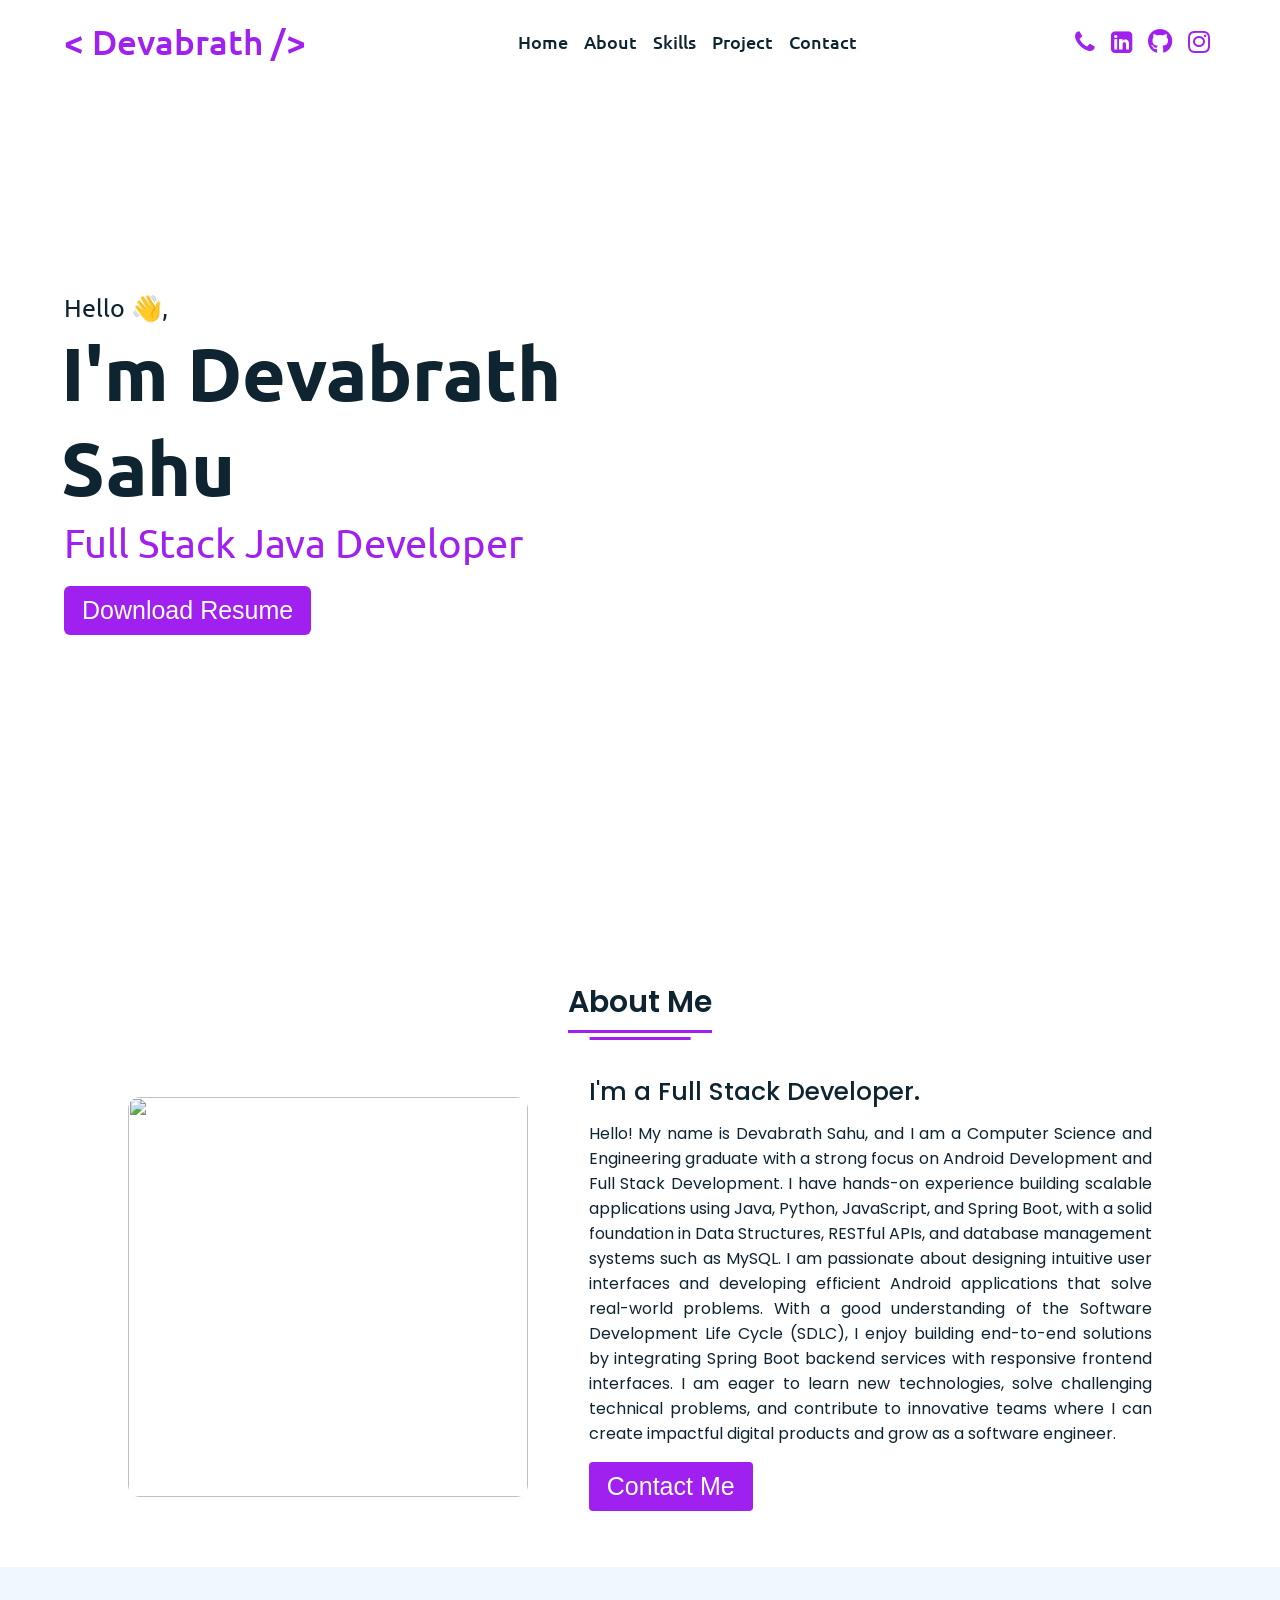
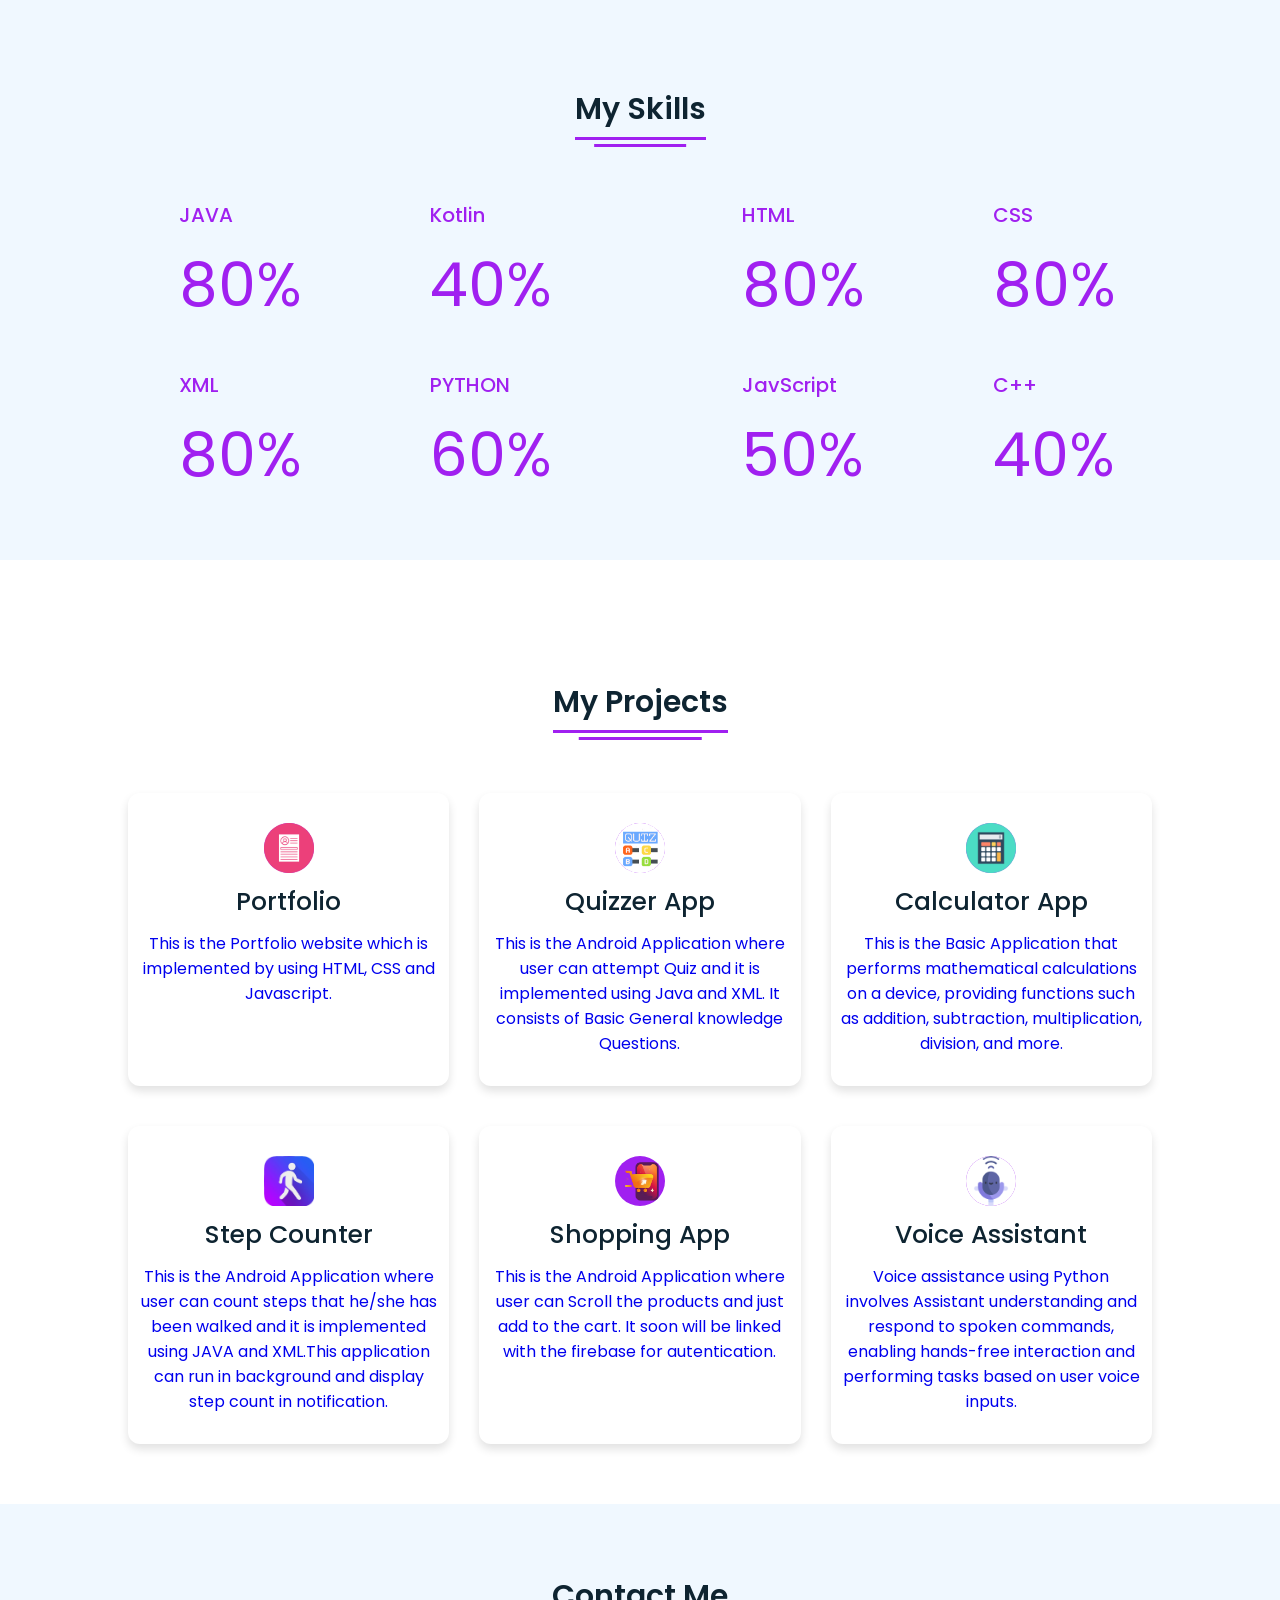
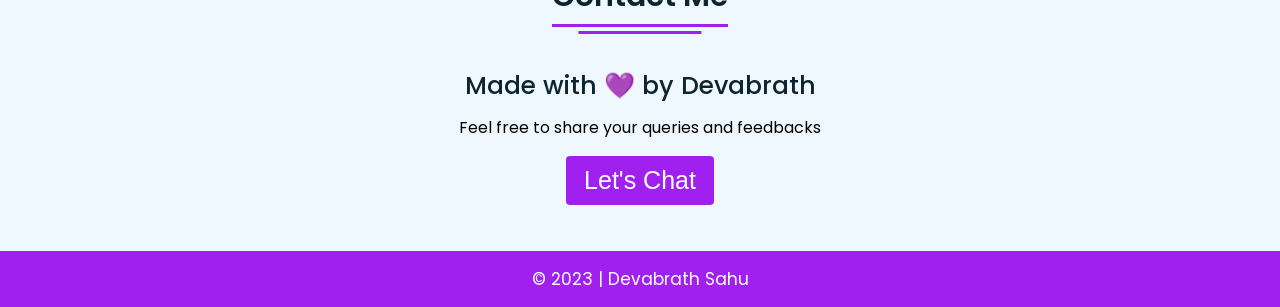
==== index.html @ 9364c7ff "Update" ====
<!DOCTYPE html>
<html lang="en" dir="ltr">

<head>
  <meta charset="UTF-8">
  <title> Devabrath | Portfolio </title>
  <link rel="stylesheet" href="style.css">
  <!-- Fontawesome CDN Link -->
  <link rel="shortcut icon" href="Images/favicon.ico" type="image/x-icon">
  <link rel="stylesheet" href="https://cdnjs.cloudflare.com/ajax/libs/font-awesome/5.15.2/css/all.min.css" />
  <meta name="viewport" content="width=device-width, initial-scale=1.0">
  <link rel="stylesheet" href="https://cdnjs.cloudflare.com/ajax/libs/font-awesome/4.7.0/css/font-awesome.min.css">
</head>

<body>
  <!-- Move to up button -->
  <div class="scroll-button">
    <a href="#home"><i class="fas fa-arrow-up"></i></a>
  </div>
  <!-- navgaition menu -->
  <nav>
    <div class="navbar">
      <div class="logo"><a href="#">&#60; Devabrath /&#62;</a></div>
      <ul class="menu">
        <li><a href="#home" class="active">Home</a></li>
        <li><a href="#about">About</a></li>
        <li><a href="#skills">Skills</a></li>
        <li><a href="#project">Project</a></li>
        <li><a href="#contact">Contact</a></li>
        <div class="cancel-btn">
          <i class="fas fa-times"></i>
        </div>
      </ul>
      <div class="media-icons">
        <a href="tel:+917036832532"><i class="fa fa-phone" style="font-size: 25px;"></i></a>
        <a href="https://www.linkedin.com/in/devabrathsahu/" target="_blank"><i class="fa fa-linkedin-square"
            style="font-size: 25px; "></i></a>
        <a href="https://github.com/devabrath" target="_blank"><i class="fab fa-github"
            style="font-size: 25px;"></i></a>
        <a href="https://www.instagram.com/name_is_deva_15/" target="_blank"><i class="fab fa-instagram"
            style="font-size: 25px;"></i></a>
        
      </div>
    </div>
    <div class="menu-btn">
      <i class="fas fa-bars"></i>
    </div>
  </nav>

  <!-- Home Section Start -->
  <section class="home" id="home">
    <div class="home-content">
      <div class="text">
        <div class="text-one">Hello <span class="wave">👋</span>,</div>
        <div class="text-two">I'm Devabrath<br>Sahu</div>
        <div class="text-three">Full Stack Java Developer</div>
      </div>
      <div class="button">
        <a href="Pdf/Devabrath_resume_updated.pdf" download="Devabrath_sahu_resume.pdf"><button>Download Resume</button></a>
      </div>

    </div>
  </section>

  <!-- About Section Start -->
  <section class="about" id="about">
    <div class="content">
      <div class="title"><span>About Me</span></div>
      <div class="about-details">
        <div class="left">
          <img src="images/about.jpg" alt="">
        </div>
        <div class="right">
          <div class="topic">I'm a Full Stack Developer.</div>
          <p>
            Hello! My name is Devabrath Sahu, and I am a Computer Science and Engineering graduate with a strong focus on Android Development and Full Stack Development. I have hands-on experience building scalable applications using Java, Python, JavaScript, and Spring Boot, with a solid foundation in Data Structures, RESTful APIs, and database management systems such as MySQL.

I am passionate about designing intuitive user interfaces and developing efficient Android applications that solve real-world problems. With a good understanding of the Software Development Life Cycle (SDLC), I enjoy building end-to-end solutions by integrating Spring Boot backend services with responsive frontend interfaces.

I am eager to learn new technologies, solve challenging technical problems, and contribute to innovative teams where I can create impactful digital products and grow as a software engineer.</p>
          <div class="button">
            <a href="#contact"><button>Contact Me</button></a>
          </div>
        </div>
      </div>
    </div>
  </section>

  <!-- My Skill Section Start -->
  <!-- Section Tag and Other Div will same where we need to put same CSS -->
  <section class="skills" id="skills">
    <div class="content">
      <div class="title"><span>My Skills</span></div>
      <div class="skills-details">
        <div class="boxes">
          <div class="box">
            <div class="topic">JAVA</div>
            <div class="per">80%</div>
          </div>
          <div class="box">
            <div class="topic">Kotlin</div>
            <div class="per">40%</div>
          </div>
          <div class="box">
            <div class="topic">XML</div>
            <div class="per">80%</div>
          </div>
          <div class="box">
            <div class="topic">PYTHON</div>
            <div class="per">60%</div>
          </div>

          <!-- <div class="topic">Skills Reflects Our Knowledge</div>
          <p>Lorem ipsum dolor sit amet, consectetur adipisicing elit. Minus natus tenetur tempora? Quasi, rem quas
            omnis. Porro rem aspernatur reiciendis ut praesentium minima ad, quos, officia! Illo libero, et, distinctio
            repellat sed nesciunt est modi quaerat placeat. Quod molestiae, alias?</p>
          <div class="experience">
            <div class="num">10</div>
            <div class="exp">Years Of <br> Experience</div>
          </div> -->
        </div>
        <div class="boxes">
          <div class="box">
            <div class="topic">HTML</div>
            <div class="per">80%</div>
          </div>
          <div class="box">
            <div class="topic">CSS</div>
            <div class="per">80%</div>
          </div>
          <div class="box">
            <div class="topic">JavScript</div>
            <div class="per">50%</div>
          </div>
          <div class="box">
            <div class="topic">C++</div>
            <div class="per">40%</div>
          </div>

        </div>
      </div>
    </div>
  </section>

  <!-- My project Section Start -->
  <section class="project" id="project">
    <div class="content">
      <div class="title"><span>My Projects</span></div>
      <div class="boxes">
        <div class="box"><a href="https://github.com/devabrath/My-portfolio" target="_blank">
            <div class="icon">
              <img src="Images/resume.png" alt="Resume Image">
              <!-- <i class="fas fa-desktop"></i> -->
            </div>
            <div class="topic">Portfolio</div>
            <p>This is the Portfolio website which is implemented by using HTML, CSS and Javascript.</p>
          </a>
        </div>
        <div class="box"><a href="https://github.com/devabrath/Quizzer-App" target="_blank">
            <div class="icon">
              <img src="Images/quiz.png" alt="Quiz Image" style="background-color: transparent;">
              <!-- <i class="fas fa-paint-brush"></i> -->
            </div>
            <div class="topic">Quizzer App</div>
            <p>This is the Android Application where user can attempt Quiz and it is implemented using Java and XML.
              It consists of Basic General knowledge Questions.</p>
          </a>
        </div>
        <div class="box"><a href="https://github.com/devabrath/CalculatorApp" target="_blank">
            <div class="icon">
              <img src="Images/calculator.png" alt="Calculator Image" style="background-color: transparent;">
              <!-- <i class="fas fa-paint-brush"></i> -->
            </div>
            <div class="topic">Calculator App</div>
            <p>This is the Basic Application that  performs mathematical calculations 
              on a device, providing functions such as addition, subtraction, multiplication, division, and more.</p>
          </a>
        </div>
        <div class="box"><a href="https://github.com/devabrath" target="_blank">
            <div class="icon">
              <img src="Images/step counter.png" alt="Steps Image" style="background-color: transparent;">
              <!-- <i class="fas fa-paint-brush"></i> -->
            </div>
            <div class="topic">Step Counter</div>
            <p>This is the Android Application where user can count steps that he/she has been walked and it is
              implemented using JAVA and XML.This application can run in background and display step count in
              notification.
            </p>
          </a>
        </div>
        <div class="box"><a href="https://github.com/devabrath/BasicShoppingApp" target="_blank">
            <div class="icon">
              <img src="Images/onlineshopping.png" alt="Shopping Image" style="background-color: transparent;">
              <!-- <i class="fas fa-paint-brush"></i> -->
            </div>
            <div class="topic">Shopping App</div>
            <p>This is the Android Application where user can Scroll the products and just add to the cart.
              It soon will be linked with the firebase for autentication.
            </p>
          </a>
        </div>
        <div class="box"><a href="https://github.com/devabrath/VoiceAssistant" target="_blank">
            <div class="icon">
              <img src="Images/voice-assistant.png" alt="VoiceAssistant Image" class="B"  style="background-color: white;">
              <!-- <i class="fas fa-paint-brush"></i> -->
            </div>
            <div class="topic">Voice Assistant</div>
            <p>Voice assistance using Python involves Assistant understanding and 
              respond to spoken commands, enabling hands-free interaction and performing tasks based on user voice inputs.
            </p>
          </a>
        </div>
      </div>
    </div>
  </section>

  <!-- Contact Me section Start -->
  <section class="contact" id="contact">
    <div class="content">
      <div class="title"><span>Contact Me</span></div>
      <div class="text">
        <div class="topic">Made with 💜 by Devabrath</div>
        <p>Feel free to share your queries and feedbacks
        </p>
        <div class="media-icons" style="margin-top: 5%;">
          <a href="tel:+917036832532"><i class="fa fa-phone" ></i></a>
          <a href="https://www.linkedin.com/in/devabrathsahu/" target="_blank"><i class="fa fa-linkedin-square"
            style="color: #A020F0;"></i></a>
          <a href="https://github.com/devabrath" target="_blank"><i class="fab fa-github" style="color: black;"
              ></i></a>
          <a href="https://www.instagram.com/name_is_deva_15/" target="_blank"><i class="fab fa-instagram"
            style="color: #A020F0;"></i></a>
          
        </div>
        <!-- <p>Lorem ipsum dolor sit amet, consectetur adipisicing elit. Ipsam neque ipsum corrupti dolores, facere numquam
          voluptate aspernatur sit perferendis qui nisi modi! Recusandae deserunt consequatur voluptatibus alias
          repellendus nobis eligendi.</p> -->
        <div class="button">
          <a href="https://mail.google.com/mail/u/0/?to=devabrathsahu7032@gmail.com&fs=1&tf=cm"
            target="_blank"><button>Let's Chat</button></a>
        </div>
      </div>
    </div>
  </section>

  <!-- Footer Section Start -->
  <footer>
    <div class="text">
      <span>&#169; 2023 | Devabrath Sahu</span>
      <!-- <span>Created By <a href="#">CodingLab</a> | &#169; 2021 All Rights Reserved</span> -->
    </div>
  </footer>

  <script src="script.js"></script>
</body>

</html>
---- style.css ----
/* Google Font CDN Link */
@import url('https://fonts.googleapis.com/css2?family=Poppins:wght@400;500;600;700&family=Ubuntu:wght@400;500;700&display=swap');

* {
  margin: 0;
  padding: 0;
  box-sizing: border-box;
  text-decoration: none;
  scroll-behavior: smooth;
}

/* Custom Scroll Bar CSS */
::-webkit-scrollbar {
  width: 10px;
}

::-webkit-scrollbar-track {
  background: #f1f1f1;
}


::-webkit-scrollbar-thumb {
  background: #6e93f7;
  border-radius: 12px;
  transition: all 0.3s ease;
}

::-webkit-scrollbar-thumb:hover {
  background: #A020F0;
}

/* navbar styling */
nav {
  position: fixed;
  width: 100%;
  padding: 20px 0;
  z-index: 998;
  transition: all 0.3s ease;
  font-family: 'Ubuntu', sans-serif;
}

nav.sticky {
  background: #A020F0;
  padding: 13px 0;
}

nav .navbar {
  width: 90%;
  display: flex;
  justify-content: space-between;
  align-items: center;
  margin: auto;
}

nav .navbar .logo a {
  font-weight: 500;
  font-size: 35px;
  color: #A020F0;
}

nav.sticky .navbar .logo a {
  color: #fff;
}

nav .navbar .menu {
  display: flex;
  position: relative;
}

nav .navbar .menu li {
  list-style: none;
  margin: 0 8px;
}

.navbar .menu a {
  font-size: 18px;
  font-weight: 500;
  color: #0E2431;
  padding: 6px 0;
  transition: all 0.4s ease;
}

.navbar .menu a:hover {
  color: #A020F0;
}

nav.sticky .menu a {
  color: #FFF;
}

nav.sticky .menu a:hover {
  color: #0E2431;
}

.navbar .media-icons a {
  color: #A020F0;
  font-size: 18px;
  margin: 0 6px;
}

nav.sticky .media-icons a {
  color: #FFF;
}

/* Side Navigation Menu Button CSS */
nav .menu-btn,
.navbar .menu .cancel-btn {
  position: absolute;
  color: #fff;
  right: 30px;
  top: 20px;
  font-size: 20px;
  cursor: pointer;
  transition: all 0.3s ease;
  display: none;
}

nav .menu-btn {
  color: #A020F0;
}

nav.sticky .menu-btn {
  color: #FFF;
}

.navbar .menu .menu-btn {
  color: #fff;
}

/* home section styling */
.home {
  height: 100vh;
  width: 100%;

  background: url("images/background.png") no-repeat;
  background-size: contain;
  background-position: right;
  background-attachment: fixed;
  font-family: 'Ubuntu', sans-serif;
}

.home .home-content {
  width: 90%;
  height: 100%;
  margin: auto;
  display: flex;
  flex-direction: column;
  justify-content: center;
}

.home .text-one {
  font-size: 25px;
  color: #0E2431;
}

.home .text-two {
  color: #0E2431;
  font-size: 75px;
  font-weight: 600;
  margin-left: -3px;
}

.home .text-three {
  font-size: 40px;
  margin: 5px 0;
  color: #A020F0;
}

.home .text-four {
  font-size: 23px;
  margin: 5px 0;
  color: #0E2431;
}

.home .button {
  margin: 14px 0;
}

.home .button button {
  outline: none;
  padding: 8px 16px;
  border-radius: 6px;
  font-size: 25px;
  font-weight: 400;
  background: #A020F0;
  color: #fff;
  cursor: pointer;
  border: 2px solid transparent;
  transition: all 0.4s ease;
}

.home .button button:hover {
  border-color: #A020F0;
  background-color: #fff;
  color: #A020F0;
}

.wave {
  animation-name: wave-animation;
  animation-duration: 2.5s;
  animation-iteration-count: infinite;
  transform-origin: 70% 70%;
  display: inline-block;
}

@keyframes wave-animation {
  0% {
    transform: rotate(0.0deg)
  }

  10% {
    transform: rotate(14.0deg)
  }

  20% {
    transform: rotate(-8.0deg)
  }

  30% {
    transform: rotate(14.0deg)
  }

  40% {
    transform: rotate(-4.0deg)
  }

  50% {
    transform: rotate(10.0deg)
  }

  60% {
    transform: rotate(0.0deg)
  }

  100% {
    transform: rotate(0.0deg)
  }
}



/* About Section Styling */
/* Those Elements Where We Have Apply Same CSS,
 I'm Selecting Directly 'Section Tag' and 'Class'  */
section {
  padding-top: 40px;
}

section .content {
  width: 80%;
  margin: 40px auto;
  font-family: 'Poppins', sans-serif;
}

.about .about-details {
  display: flex;
  justify-content: space-between;
  align-items: center;
}

section .title {
  display: flex;
  justify-content: center;
  margin-bottom: 40px;
}

section .title span {
  color: #0E2431;
  font-size: 30px;
  font-weight: 600;
  position: relative;
  padding-bottom: 8px;
}

section .title span::before,
section .title span::after {
  content: '';
  position: absolute;
  height: 3px;
  width: 100%;
  background: #A020F0;
  left: 0;
  bottom: 0;
}

section .title span::after {
  bottom: -7px;
  width: 70%;
  left: 50%;
  transform: translateX(-50%);
}

.about .about-details .left {
  width: 45%;
}

.about .left img {
  height: 400px;
  width: 400px;
  object-fit: cover;
  border-radius: 12px;
}

.about-details .right {
  width: 55%;
}

section .topic {
  color: #0E2431;
  font-size: 25px;
  font-weight: 500;
  margin-bottom: 10px;
}

.about-details .right p {
  text-align: justify;
  color: #0E2431;
}

section .button {
  margin: 16px 0;
}

section .button button {
  outline: none;
  padding: 8px 16px;
  border-radius: 4px;
  font-size: 25px;
  font-weight: 400;
  background: #A020F0;
  color: #fff;
  border: 2px solid transparent;
  cursor: pointer;
  transition: all 0.4s ease;
}

section .button button:hover {
  border-color: #A020F0;
  background-color: #fff;
  color: #A020F0;
}

/* My Skills CSS */
.skills {
  background: #F0F8FF;
}

.skills .content {
  padding: 40px 0;
}

.skills .skills-details {
  display: flex;
  justify-content: space-between;
  align-items: center;
}

.skills-details .text {
  width: 50%;
}

.skills-details p {
  color: #0E2431;
  text-align: justify;
}

/* .skills .skills-details .experience{
  display: flex;
  align-items: center;
  margin: 0 10px;
}
.skills-details .experience .num{
  color: #0E2431;
  font-size: 80px;
}
.skills-details .experience .exp{
  color: #0E2431;
  margin-left: 20px;
  font-size: 18px;
  font-weight: 500;
  margin: 0 6px;
} */
.skills-details {
  width: 100%;
  margin-left: 5%;
}

.skills-details .boxes {
  width: 45%;
  display: flex;
  flex-wrap: wrap;
  justify-content: space-between;
}

.skills-details .box {
  width: calc(100% / 2 - 20px);
  margin: 20px 0;
}

.skills-details .boxes .topic {
  font-size: 20px;
  color: #A020F0;
}

.skills-details .text .topic {
  font-size: 20px;
  color: #A020F0;
}

.skills-details .boxes .per {
  font-size: 60px;
  color: #A020F0;
}

.skills-details .text .per {
  font-size: 60px;
  color: #A020F0;
}

/* My project CSS */
.project .boxes {
  display: flex;
  flex-wrap: wrap;
  justify-content: space-between;
}

.project .boxes .box {
  margin: 20px 0;
  width: calc(100% / 3 - 20px);
  text-align: center;
  border-radius: 12px;
  padding: 30px 10px;
  box-shadow: 0 5px 10px rgba(0, 0, 0, 0.12);
  cursor: default;
  transition: all 0.4s ease;
}

.project .boxes .box:hover {
  background: #A020F0;
}

.project .boxes .box .icon {
  height: 50px;
  width: 50px;
  background: #A020F0;
  border-radius: 50%;
  text-align: center;
  line-height: 50px;
  font-size: 18px;
  color: #fff;
  margin: 0 auto 10px auto;
  transition: all 0.4s ease;
}

.project .boxes .box .icon img {
  height: 50px;
  width: 50px;
}

.boxes .box:hover .icon {
  background-color: #fff;
  color: #A020F0;
}

.project .boxes .box:hover .topic,
.project .boxes .box:hover p {
  color: #0E2431;
  transition: all 0.4s ease;
}

.B{
  border-radius: 35px;
}

.project .boxes .box:hover .topic,
.project .boxes .box:hover p {
  color: #fff;
}

/* Contact Me CSS */
.contact {
  background: #F0F8FF;
}

.contact .content {
  margin: 0 auto;
  padding: 30px 0;
}

.contact .text {
  width: 80%;
  text-align: center;
  margin: auto;
}

/* Footer CSS */
footer {
  background: #A020F0;
  padding: 15px 0;
  text-align: center;
  font-family: 'Poppins', sans-serif;
}

footer .text span {
  font-size: 17px;
  font-weight: 400;
  color: #fff;
}

footer .text span a {
  font-weight: 500;
  color: #FFF;
}

footer .text span a:hover {
  text-decoration: underline;
}
.contact .content .text .media-icons {
  display: none;
}

/* Scroll TO Top Button CSS */
.scroll-button a {
  position: fixed;
  bottom: 20px;
  right: 20px;
  color: #fff;
  background: #A020F0;
  padding: 7px 12px;
  ;
  font-size: 18px;
  border-radius: 6px;
  box-shadow: rgba(0, 0, 0, 0.15);
  display: none;
}

/* Responsive Media Query */
@media (max-width: 1190px) {
  section .content {
    width: 85%;
  }

  .home {
    background: none;
  }

  .contact .content .text .media-icons {
    display: none;
    
  }
}

@media (max-width: 1000px) {
  .about .about-details {
    justify-content: center;
    flex-direction: column;
  }

  .about .about-details .left {
    display: flex;
    justify-content: center;
    width: 100%;
  }

  .about-details .right {
    width: 90%;
    margin: 40px 0;
  }

  .project .boxes .box {
    margin: 20px 0;
    width: calc(100% / 2 - 20px);
  }

  .home {
    background: none;
  }

  .contact .content .text .media-icons {
    display: none;
   }
}

@media (max-width: 900px) {
  .about .left img {
    height: 350px;
    width: 350px;
  }

  .home {
    background: none;
  }

  .contact .content .text .media-icons {
    display: none;
  }
}

@media (max-width: 750px) {
  nav .navbar {
    width: 90%;
  }

  nav .navbar .menu {
    position: fixed;
    left: -100%;
    top: 0;
    background: #0E2431;
    height: 100vh;
    max-width: 400px;
    width: 100%;
    padding-top: 60px;
    flex-direction: column;
    align-items: center;
    transition: all 0.5s ease;
  }

  .navbar.active .menu {
    left: 0;
  }

  nav .navbar .menu a {
    font-size: 23px;
    display: block;
    color: #fff;
    margin: 10px 0;
  }

  nav.sticky .menu a:hover {
    color: #A020F0;
  }

  nav .navbar .media-icons {
    display: none;
  }

  nav .menu-btn,
  .navbar .menu .cancel-btn {
    display: block;
  }

  .home .text-two {
    font-size: 65px;
  }

  .home .text-three {
    font-size: 35px;
  }

  .home {
    background: none;
  }

  .skills .skills-details {
    align-items: center;
    justify-content: center;
    flex-direction: column;
  }

  .skills-details .text {
    width: 100%;
    margin-bottom: 50px;
  }

  .skills-details .boxes {
    justify-content: center;
    align-items: center;
    width: 100%;
  }

  .project .boxes .box {
    margin: 20px 0;
    width: 100%;
  }

  .contact .text {
    width: 100%;
  }

  .contact .content .text .media-icons {
    justify-self: center;
    display: flex;
    justify-content: center;
  }

  .contact .content .text .media-icons a {
    margin-right: 9%;
    font-size: 35px;
  }
}

@media (max-width: 500px) {
  .home .text-two {
    font-size: 55px;
  }

  .home .text-three {
    font-size: 33px;
  }

  .home {
    background: none;
  }

  .skills-details .boxes .per {
    font-size: 50px;
    color: #A020F0;
  }

  .contact .content .text .media-icons {
    justify-self: center;
    display: flex;
    justify-content: center;
  }

  .contact .content .text .media-icons a {
    margin-right: 9%;
    font-size: 35px;
  }
}
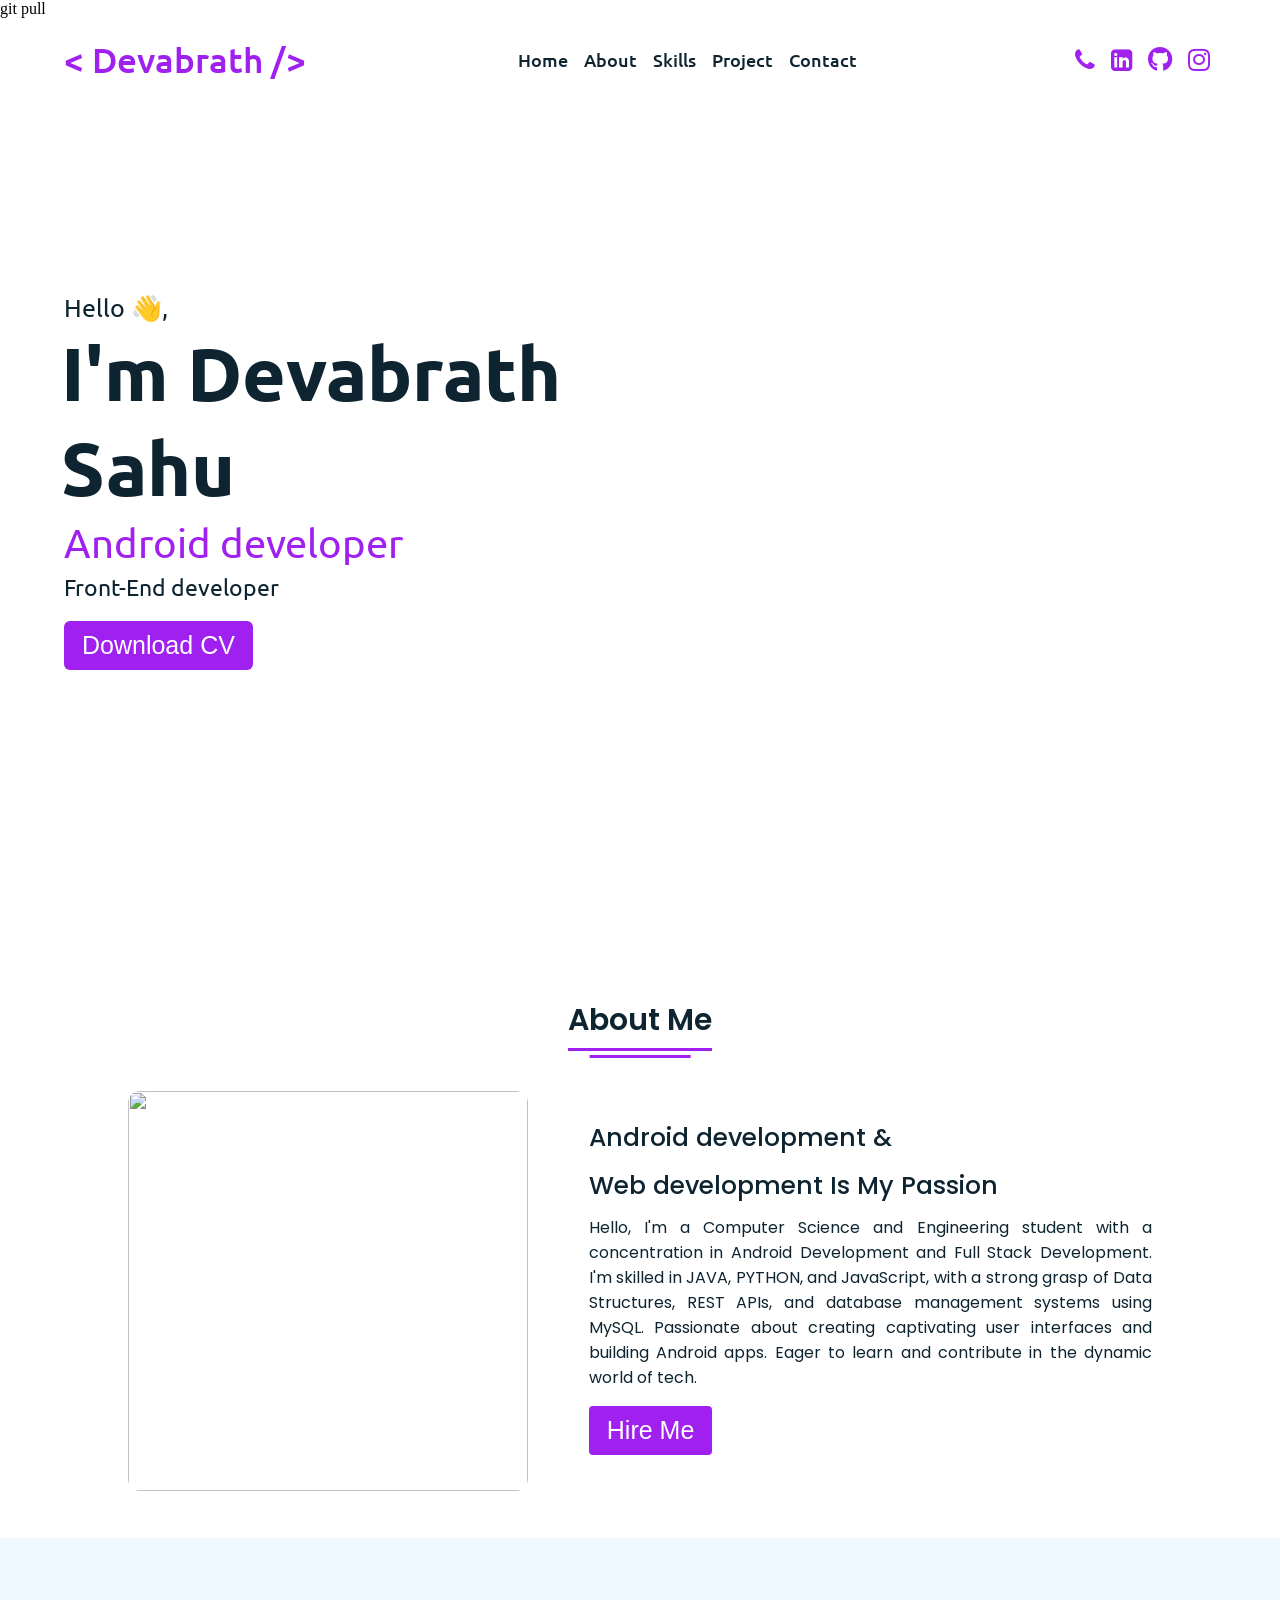
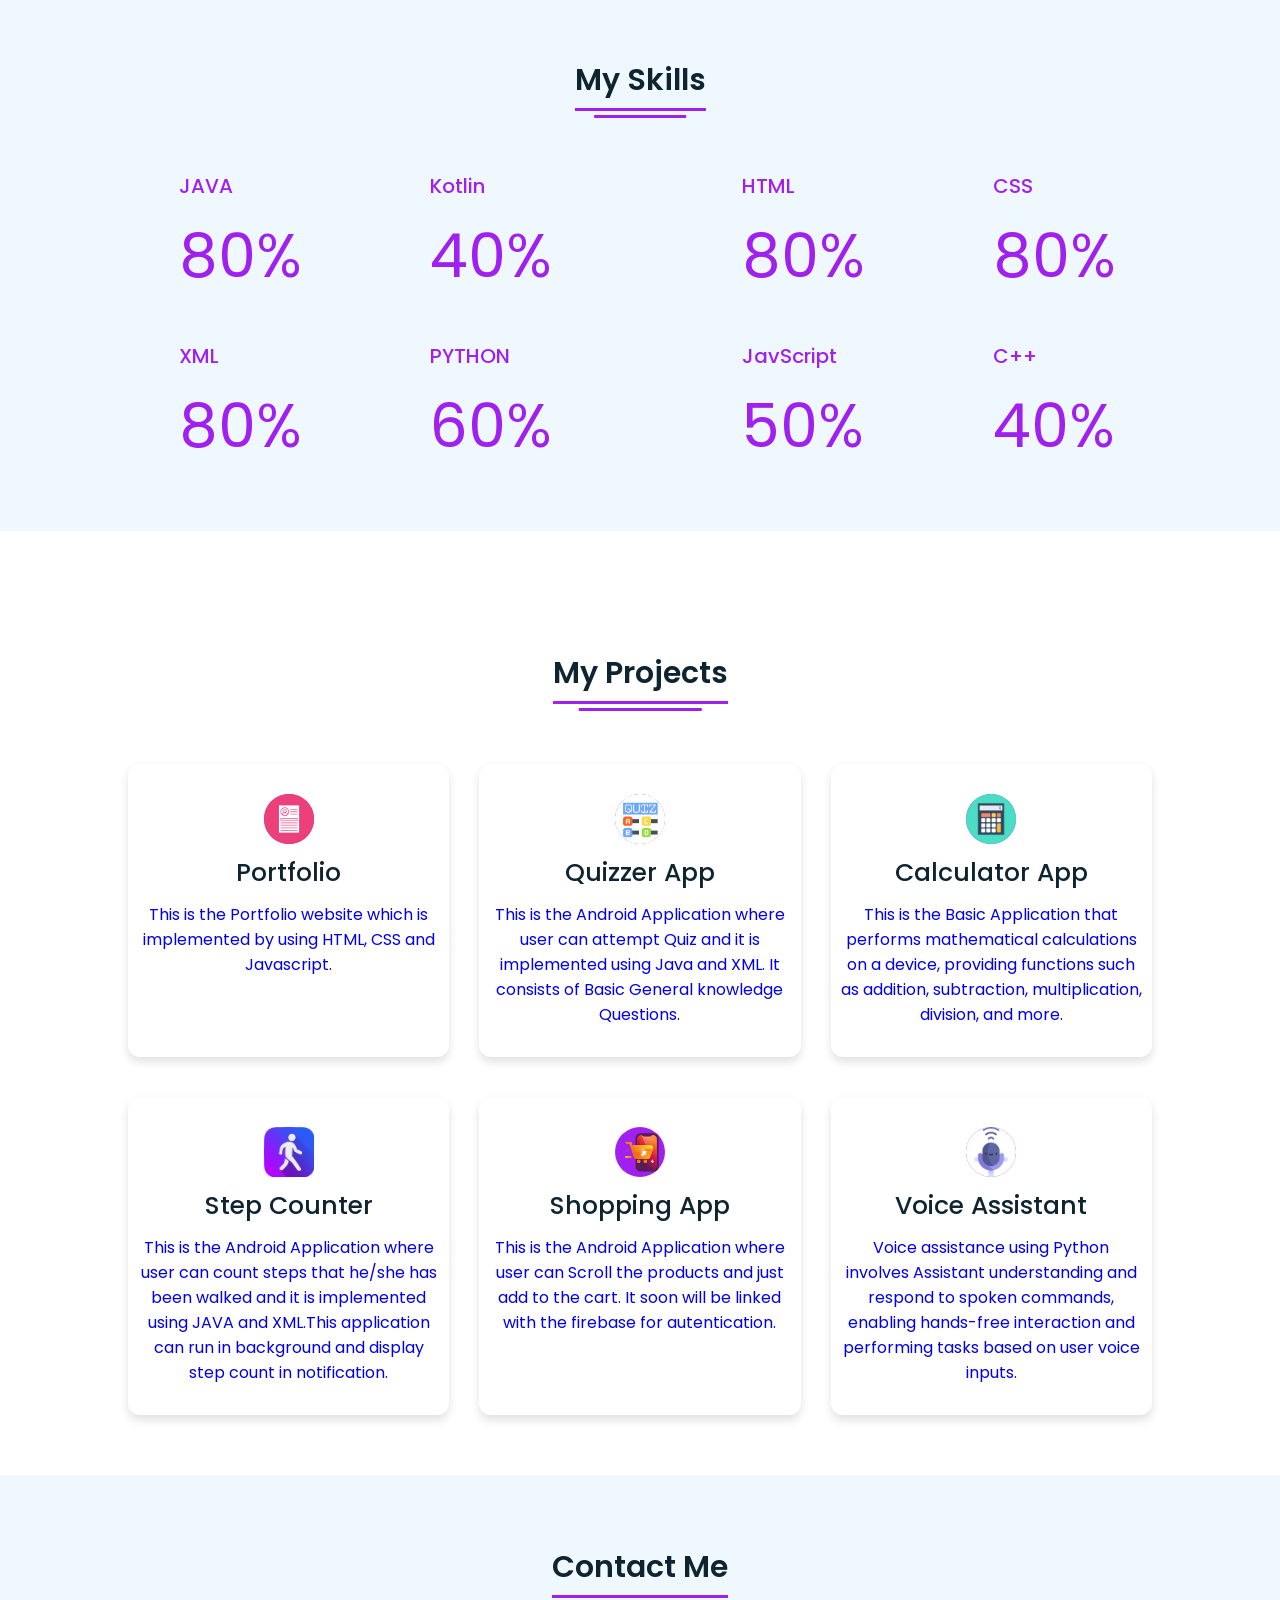
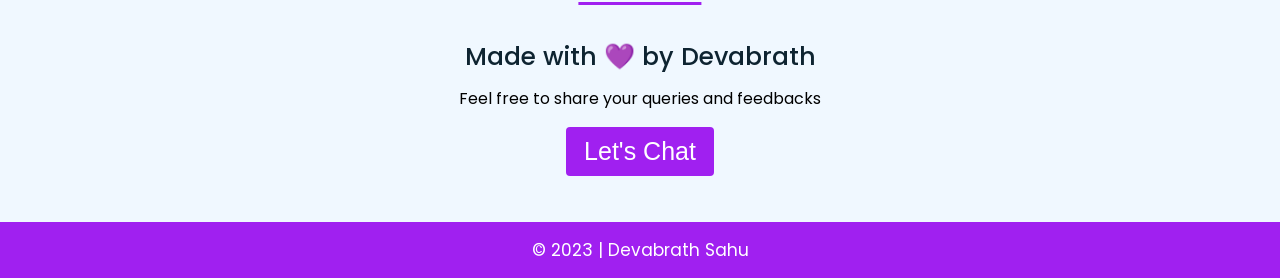
==== commit 402e808f: "Test" ====
--- a/index.html
+++ b/index.html
@@ -1,7 +1,7 @@
 <!DOCTYPE html>
 <html lang="en" dir="ltr">
 
-<head>
+<head>git pull
   <meta charset="UTF-8">
   <title> Devabrath | Portfolio </title>
   <link rel="stylesheet" href="style.css">
@@ -53,10 +53,11 @@
       <div class="text">
         <div class="text-one">Hello <span class="wave">👋</span>,</div>
         <div class="text-two">I'm Devabrath<br>Sahu</div>
-        <div class="text-three">Full Stack Java Developer</div>
+        <div class="text-three">Android developer</div>
+        <div class="text-four">Front-End developer</div>
       </div>
       <div class="button">
-        <a href="Pdf/Devabrath_resume_updated.pdf" download="Devabrath_sahu_resume.pdf"><button>Download Resume</button></a>
+        <a href="Pdf/Devabrath_resume_updated.pdf" download="Devabrath Resume.pdf"><button>Download CV</button></a>
       </div>
 
     </div>
@@ -71,15 +72,17 @@
           <img src="images/about.jpg" alt="">
         </div>
         <div class="right">
-          <div class="topic">I'm a Full Stack Developer.</div>
+          <div class="topic">Android development &</div>
+          <div class="topic">Web development Is My Passion</div>
           <p>
-            Hello! My name is Devabrath Sahu, and I am a Computer Science and Engineering graduate with a strong focus on Android Development and Full Stack Development. I have hands-on experience building scalable applications using Java, Python, JavaScript, and Spring Boot, with a solid foundation in Data Structures, RESTful APIs, and database management systems such as MySQL.
-
-I am passionate about designing intuitive user interfaces and developing efficient Android applications that solve real-world problems. With a good understanding of the Software Development Life Cycle (SDLC), I enjoy building end-to-end solutions by integrating Spring Boot backend services with responsive frontend interfaces.
-
-I am eager to learn new technologies, solve challenging technical problems, and contribute to innovative teams where I can create impactful digital products and grow as a software engineer.</p>
+            Hello, I'm a Computer Science and Engineering student  with a
+            concentration in Android Development and Full Stack Development. 
+            I'm skilled in JAVA, PYTHON, and JavaScript,  with a strong grasp of Data Structures, REST APIs, and 
+            database management systems using MySQL. 
+            Passionate about creating captivating user interfaces and building Android apps. 
+            Eager to learn and contribute in the dynamic world of tech.</p>
           <div class="button">
-            <a href="#contact"><button>Contact Me</button></a>
+            <a href="#contact"><button>Hire Me</button></a>
           </div>
         </div>
       </div>
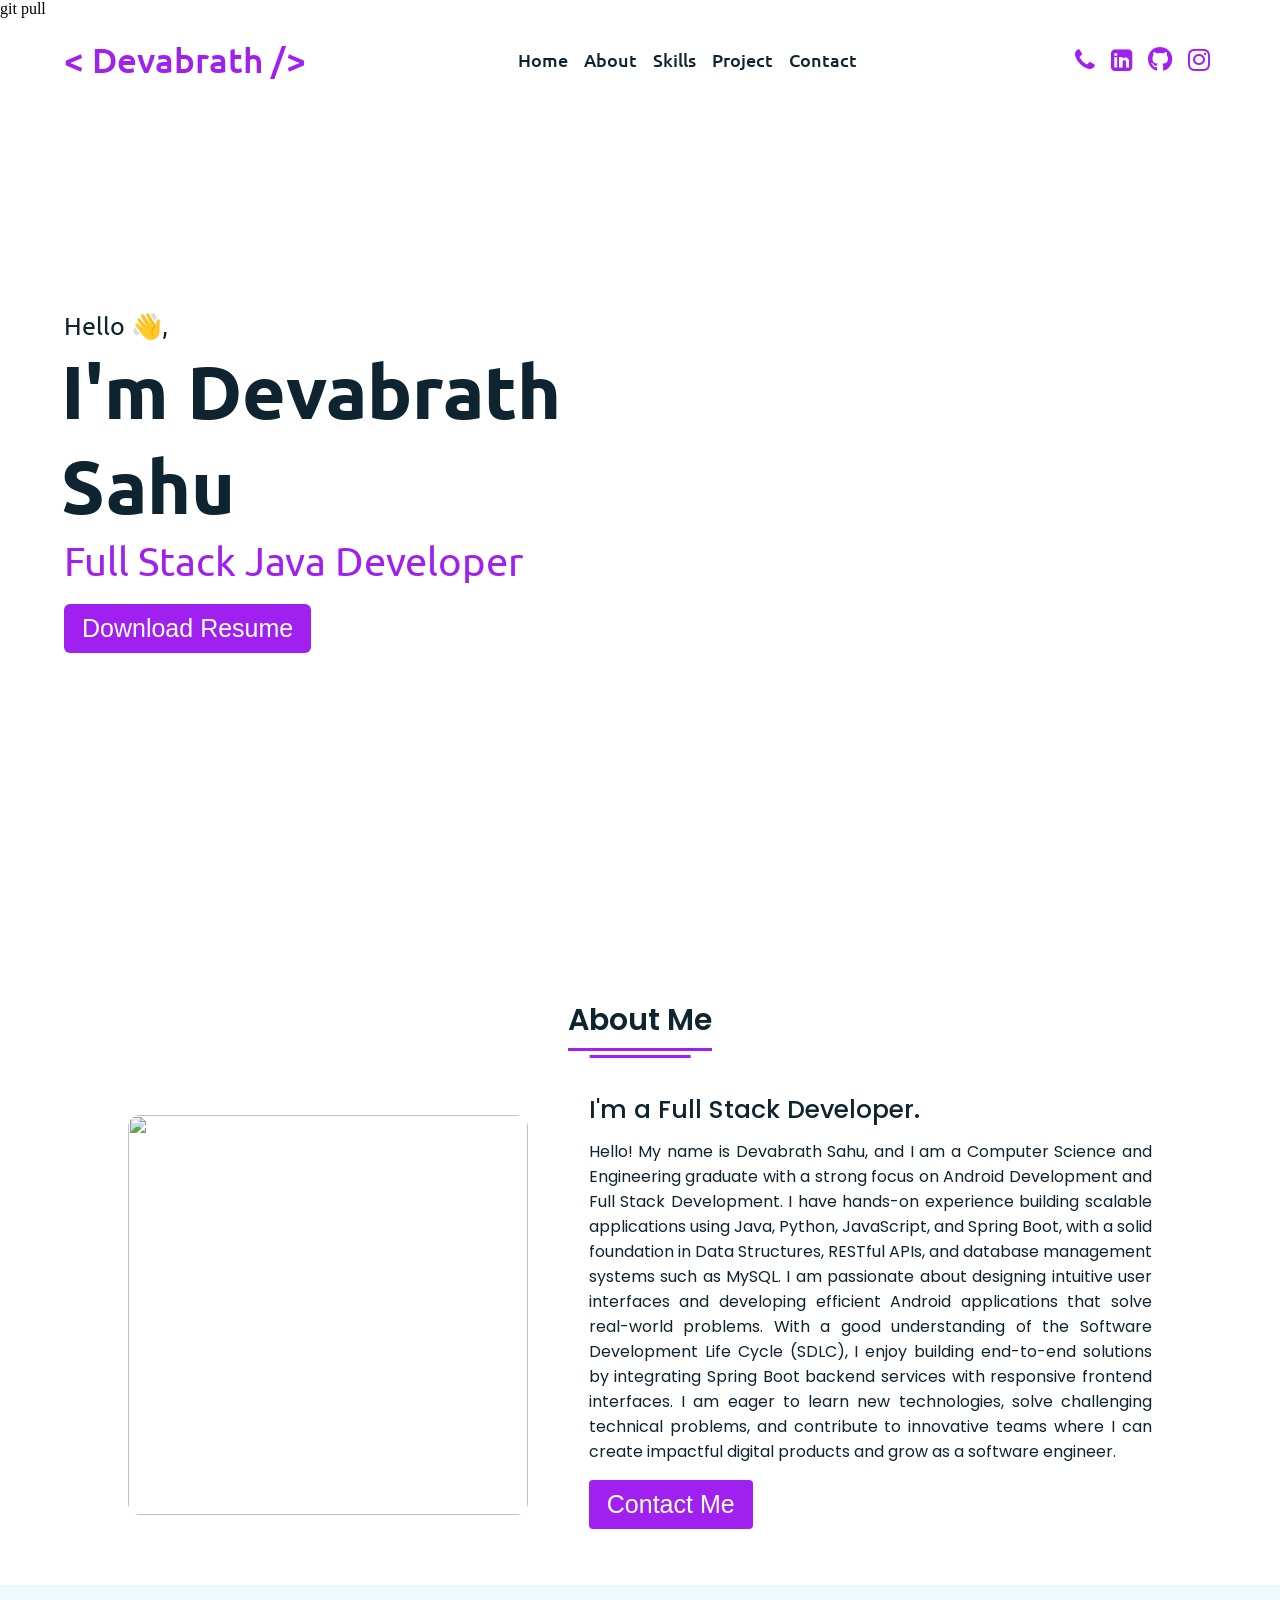
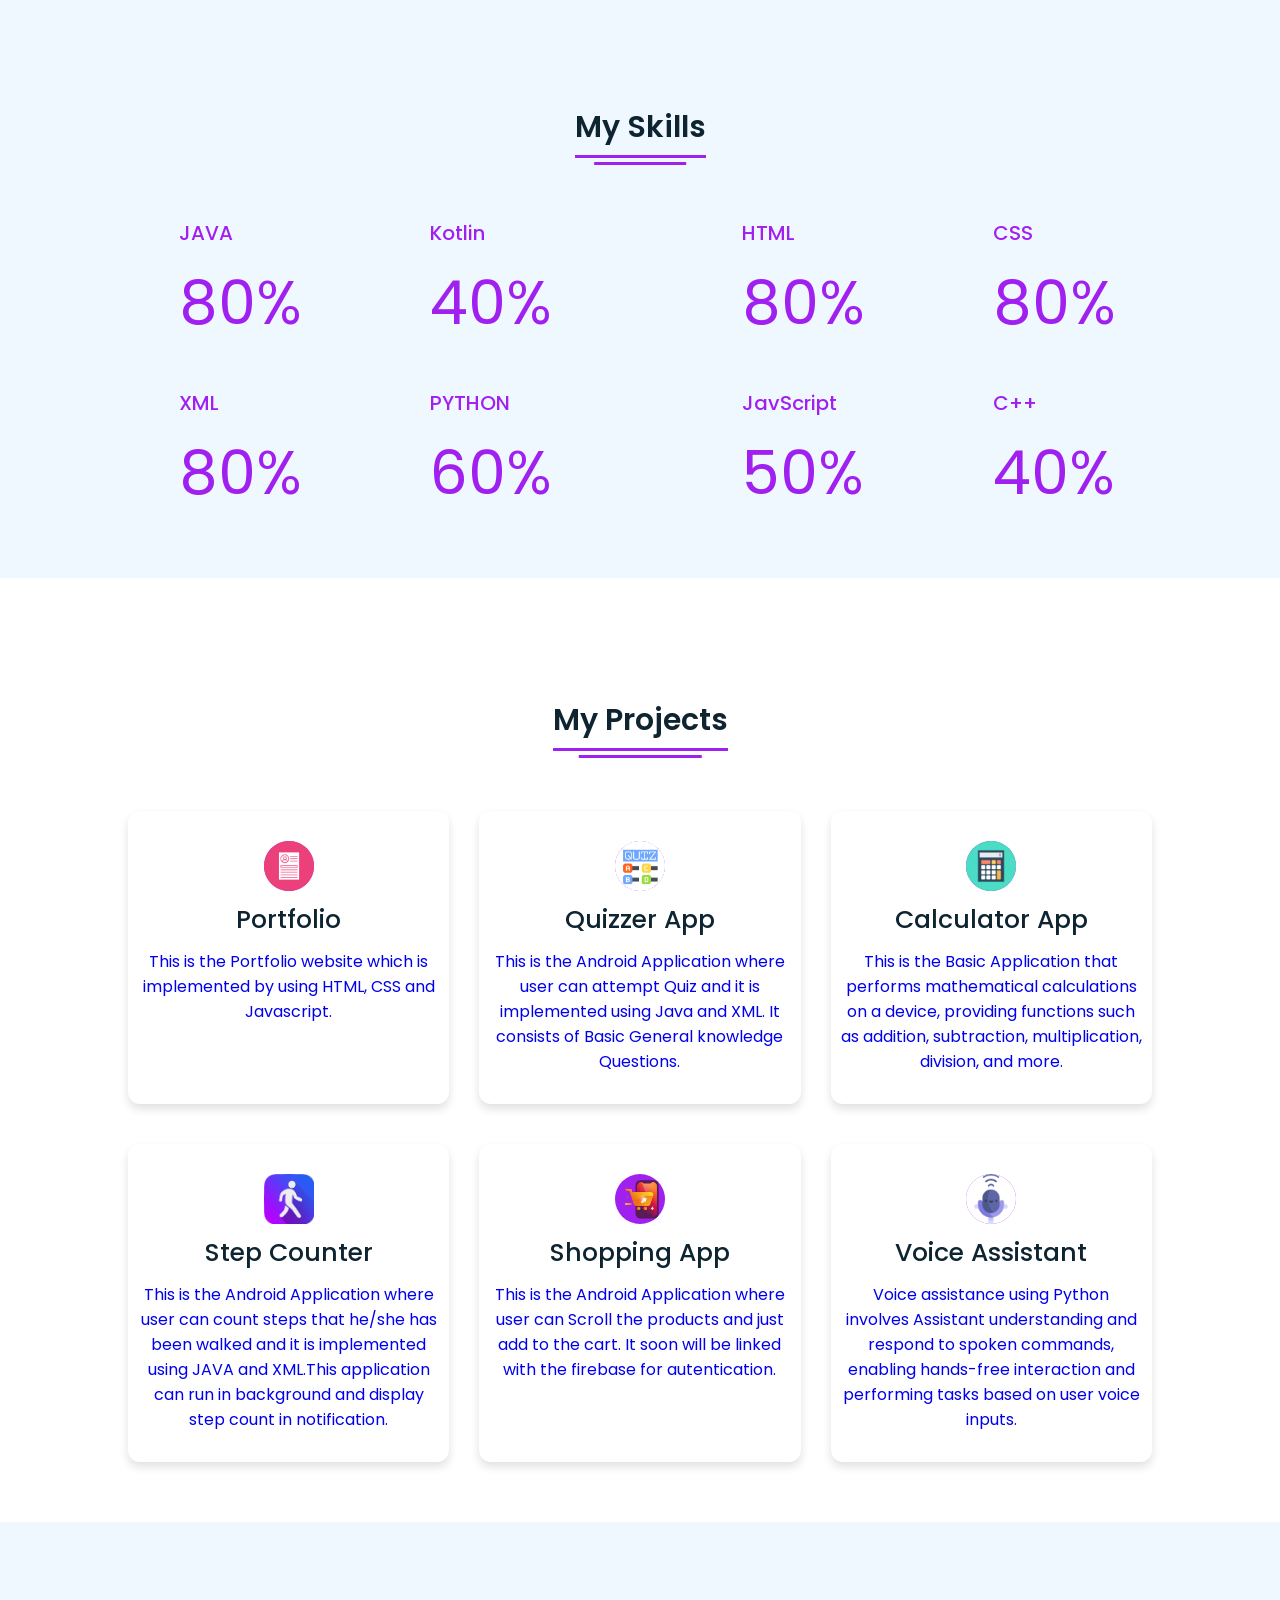
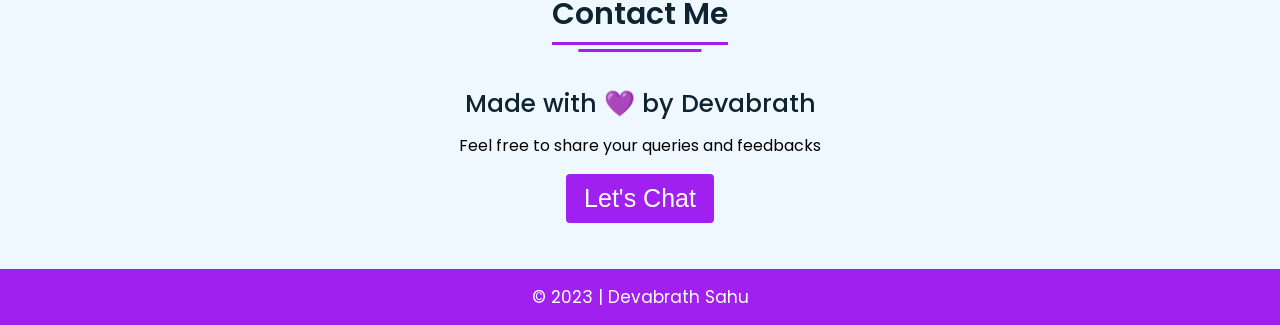
==== commit 13cbd221: "Merge branch 'main' of https://github.com/devabrath/My-portfolio" ====
--- a/index.html
+++ b/index.html
@@ -53,11 +53,10 @@
       <div class="text">
         <div class="text-one">Hello <span class="wave">👋</span>,</div>
         <div class="text-two">I'm Devabrath<br>Sahu</div>
-        <div class="text-three">Android developer</div>
-        <div class="text-four">Front-End developer</div>
+        <div class="text-three">Full Stack Java Developer</div>
       </div>
       <div class="button">
-        <a href="Pdf/Devabrath_resume_updated.pdf" download="Devabrath Resume.pdf"><button>Download CV</button></a>
+        <a href="Pdf/Devabrath_resume_updated.pdf" download="Devabrath_sahu_resume.pdf"><button>Download Resume</button></a>
       </div>
 
     </div>
@@ -72,17 +71,15 @@
           <img src="images/about.jpg" alt="">
         </div>
         <div class="right">
-          <div class="topic">Android development &</div>
-          <div class="topic">Web development Is My Passion</div>
+          <div class="topic">I'm a Full Stack Developer.</div>
           <p>
-            Hello, I'm a Computer Science and Engineering student  with a
-            concentration in Android Development and Full Stack Development. 
-            I'm skilled in JAVA, PYTHON, and JavaScript,  with a strong grasp of Data Structures, REST APIs, and 
-            database management systems using MySQL. 
-            Passionate about creating captivating user interfaces and building Android apps. 
-            Eager to learn and contribute in the dynamic world of tech.</p>
+            Hello! My name is Devabrath Sahu, and I am a Computer Science and Engineering graduate with a strong focus on Android Development and Full Stack Development. I have hands-on experience building scalable applications using Java, Python, JavaScript, and Spring Boot, with a solid foundation in Data Structures, RESTful APIs, and database management systems such as MySQL.
+
+I am passionate about designing intuitive user interfaces and developing efficient Android applications that solve real-world problems. With a good understanding of the Software Development Life Cycle (SDLC), I enjoy building end-to-end solutions by integrating Spring Boot backend services with responsive frontend interfaces.
+
+I am eager to learn new technologies, solve challenging technical problems, and contribute to innovative teams where I can create impactful digital products and grow as a software engineer.</p>
           <div class="button">
-            <a href="#contact"><button>Hire Me</button></a>
+            <a href="#contact"><button>Contact Me</button></a>
           </div>
         </div>
       </div>
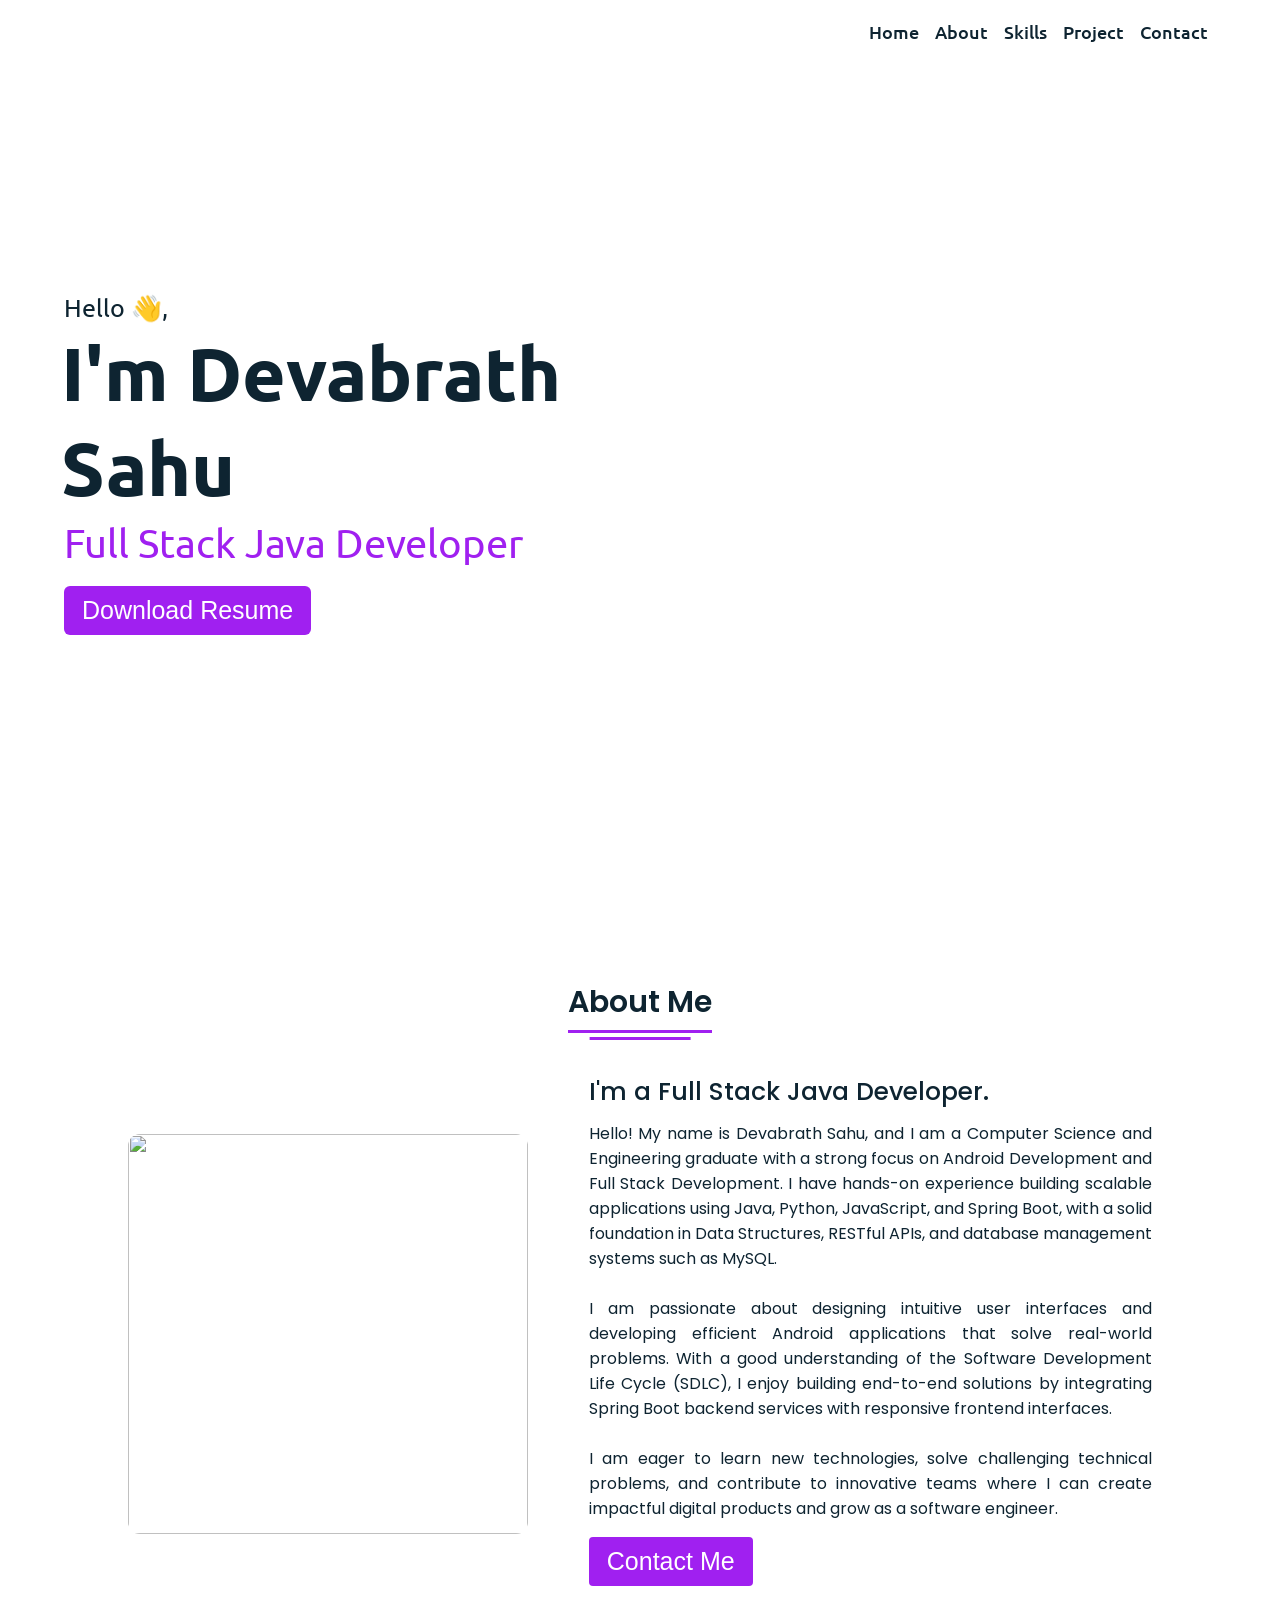
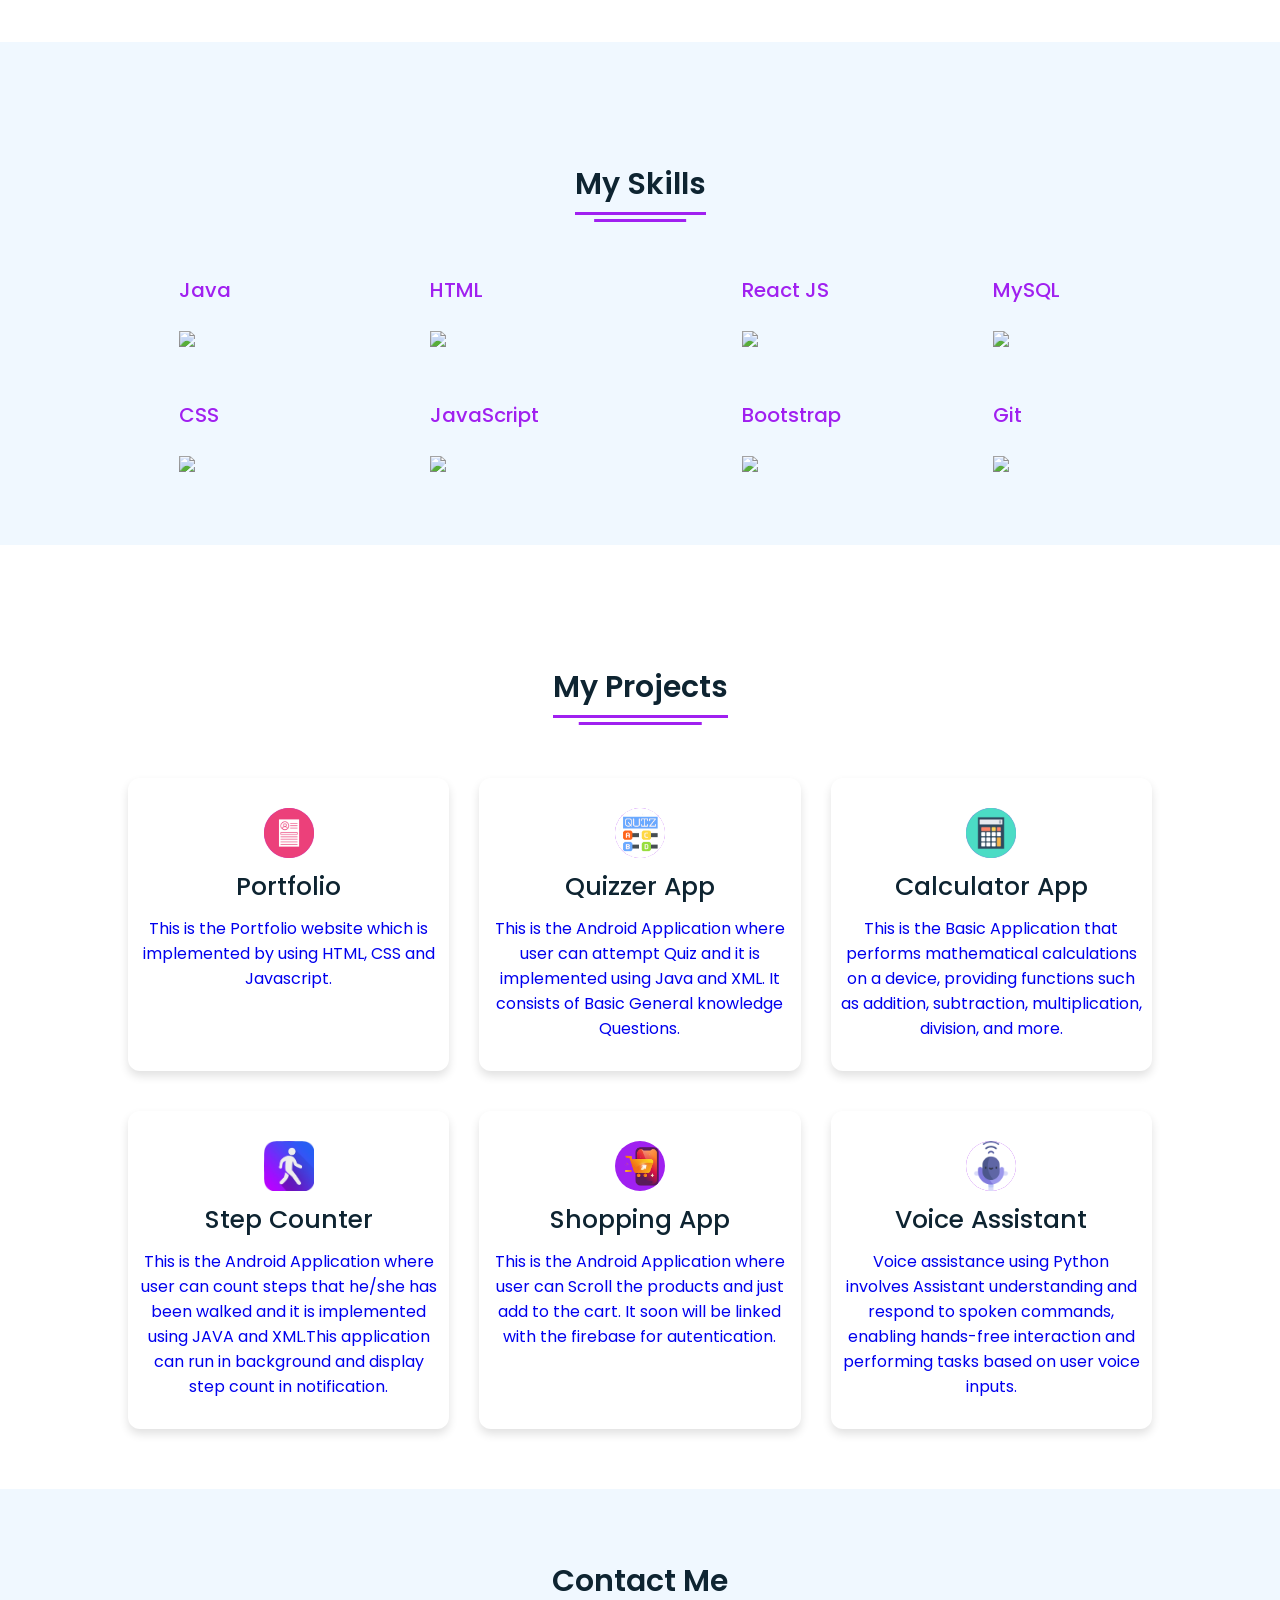
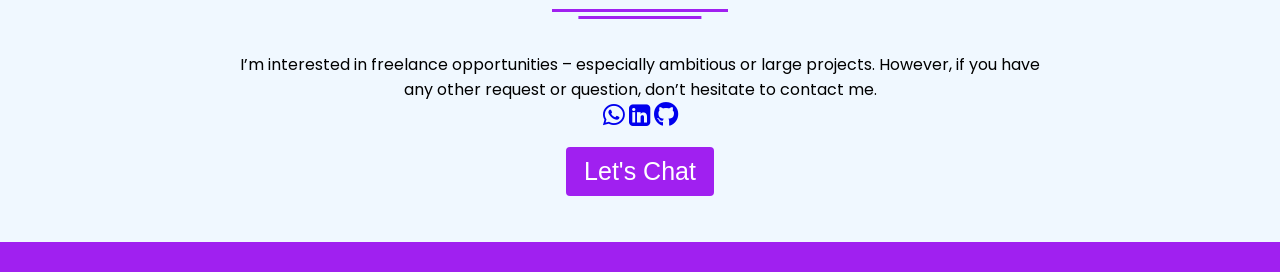
==== commit 5027899c: "made the changes" ====
--- a/index.html
+++ b/index.html
@@ -1,11 +1,10 @@
 <!DOCTYPE html>
 <html lang="en" dir="ltr">
 
-<head>git pull
+<head>
   <meta charset="UTF-8">
   <title> Devabrath | Portfolio </title>
   <link rel="stylesheet" href="style.css">
-  <!-- Fontawesome CDN Link -->
   <link rel="shortcut icon" href="Images/favicon.ico" type="image/x-icon">
   <link rel="stylesheet" href="https://cdnjs.cloudflare.com/ajax/libs/font-awesome/5.15.2/css/all.min.css" />
   <meta name="viewport" content="width=device-width, initial-scale=1.0">
@@ -17,10 +16,10 @@
   <div class="scroll-button">
     <a href="#home"><i class="fas fa-arrow-up"></i></a>
   </div>
-  <!-- navgaition menu -->
+  <!-- nav menu -->
   <nav>
     <div class="navbar">
-      <div class="logo"><a href="#">&#60; Devabrath /&#62;</a></div>
+      <div class="logo"><a href="#"></div>
       <ul class="menu">
         <li><a href="#home" class="active">Home</a></li>
         <li><a href="#about">About</a></li>
@@ -31,23 +30,13 @@
           <i class="fas fa-times"></i>
         </div>
       </ul>
-      <div class="media-icons">
-        <a href="tel:+917036832532"><i class="fa fa-phone" style="font-size: 25px;"></i></a>
-        <a href="https://www.linkedin.com/in/devabrathsahu/" target="_blank"><i class="fa fa-linkedin-square"
-            style="font-size: 25px; "></i></a>
-        <a href="https://github.com/devabrath" target="_blank"><i class="fab fa-github"
-            style="font-size: 25px;"></i></a>
-        <a href="https://www.instagram.com/name_is_deva_15/" target="_blank"><i class="fab fa-instagram"
-            style="font-size: 25px;"></i></a>
-        
-      </div>
     </div>
     <div class="menu-btn">
       <i class="fas fa-bars"></i>
     </div>
   </nav>
 
-  <!-- Home Section Start -->
+  <!-- Home Section -->
   <section class="home" id="home">
     <div class="home-content">
       <div class="text">
@@ -56,28 +45,35 @@
         <div class="text-three">Full Stack Java Developer</div>
       </div>
       <div class="button">
-        <a href="Pdf/Devabrath_resume_updated.pdf" download="Devabrath_sahu_resume.pdf"><button>Download Resume</button></a>
-      </div>
-
-    </div>
-  </section>
-
-  <!-- About Section Start -->
+        <a href="Pdf/Devabrath_resume_updated.pdf" download="Devabrath_sahu_resume.pdf"><button>Download
+            Resume</button></a>
+      </div>
+
+    </div>
+  </section>
+
+  <!-- About Section  -->
   <section class="about" id="about">
     <div class="content">
       <div class="title"><span>About Me</span></div>
       <div class="about-details">
-        <div class="left">
+        <div class="left reveal-left">
           <img src="images/about.jpg" alt="">
         </div>
-        <div class="right">
-          <div class="topic">I'm a Full Stack Developer.</div>
+        <div class="right reveal-right">
+          <div class="topic">I'm a Full Stack Java Developer.</div>
           <p>
-            Hello! My name is Devabrath Sahu, and I am a Computer Science and Engineering graduate with a strong focus on Android Development and Full Stack Development. I have hands-on experience building scalable applications using Java, Python, JavaScript, and Spring Boot, with a solid foundation in Data Structures, RESTful APIs, and database management systems such as MySQL.
-
-I am passionate about designing intuitive user interfaces and developing efficient Android applications that solve real-world problems. With a good understanding of the Software Development Life Cycle (SDLC), I enjoy building end-to-end solutions by integrating Spring Boot backend services with responsive frontend interfaces.
-
-I am eager to learn new technologies, solve challenging technical problems, and contribute to innovative teams where I can create impactful digital products and grow as a software engineer.</p>
+            Hello! My name is Devabrath Sahu, and I am a Computer Science and Engineering graduate with a strong focus
+            on Android Development and Full Stack Development. I have hands-on experience building scalable applications
+            using Java, Python, JavaScript, and Spring Boot, with a solid foundation in Data Structures, RESTful APIs,
+            and database management systems such as MySQL.</br></br>
+            I am passionate about designing intuitive user interfaces and developing efficient Android applications that
+            solve real-world problems. With a good understanding of the Software Development Life Cycle (SDLC), I enjoy
+            building end-to-end solutions by integrating Spring Boot backend services with responsive frontend
+            interfaces.</br></br>
+
+            I am eager to learn new technologies, solve challenging technical problems, and contribute to innovative
+            teams where I can create impactful digital products and grow as a software engineer.</p>
           <div class="button">
             <a href="#contact"><button>Contact Me</button></a>
           </div>
@@ -86,63 +82,90 @@
     </div>
   </section>
 
-  <!-- My Skill Section Start -->
-  <!-- Section Tag and Other Div will same where we need to put same CSS -->
+  <!-- My Skill Section -->
   <section class="skills" id="skills">
     <div class="content">
-      <div class="title"><span>My Skills</span></div>
+      <div class="title reveal-fade"><span>My Skills</span></div>
       <div class="skills-details">
-        <div class="boxes">
-          <div class="box">
-            <div class="topic">JAVA</div>
-            <div class="per">80%</div>
-          </div>
-          <div class="box">
-            <div class="topic">Kotlin</div>
-            <div class="per">40%</div>
-          </div>
-          <div class="box">
-            <div class="topic">XML</div>
-            <div class="per">80%</div>
-          </div>
-          <div class="box">
-            <div class="topic">PYTHON</div>
-            <div class="per">60%</div>
-          </div>
-
-          <!-- <div class="topic">Skills Reflects Our Knowledge</div>
-          <p>Lorem ipsum dolor sit amet, consectetur adipisicing elit. Minus natus tenetur tempora? Quasi, rem quas
-            omnis. Porro rem aspernatur reiciendis ut praesentium minima ad, quos, officia! Illo libero, et, distinctio
-            repellat sed nesciunt est modi quaerat placeat. Quod molestiae, alias?</p>
-          <div class="experience">
-            <div class="num">10</div>
-            <div class="exp">Years Of <br> Experience</div>
-          </div> -->
-        </div>
-        <div class="boxes">
+
+        <!-- Ls -->
+        <div class="boxes reveal-zoom">
+          <div class="box">
+            <div class="topic">Java</div>
+            <div class="per">
+              <img src="https://raw.githubusercontent.com/devicons/devicon/master/icons/java/java-original.svg"
+                width="40" />
+            </div>
+          </div>
+
           <div class="box">
             <div class="topic">HTML</div>
-            <div class="per">80%</div>
-          </div>
+            <div class="per">
+              <img src="https://raw.githubusercontent.com/devicons/devicon/master/icons/html5/html5-original.svg"
+                width="40" />
+            </div>
+          </div>
+
           <div class="box">
             <div class="topic">CSS</div>
-            <div class="per">80%</div>
-          </div>
-          <div class="box">
-            <div class="topic">JavScript</div>
-            <div class="per">50%</div>
-          </div>
-          <div class="box">
-            <div class="topic">C++</div>
-            <div class="per">40%</div>
-          </div>
-
-        </div>
-      </div>
-    </div>
-  </section>
-
-  <!-- My project Section Start -->
+            <div class="per">
+              <img src="https://raw.githubusercontent.com/devicons/devicon/master/icons/css3/css3-original.svg"
+                width="40" />
+            </div>
+          </div>
+
+          <div class="box">
+            <div class="topic">JavaScript</div>
+            <div class="per">
+              <img
+                src="https://raw.githubusercontent.com/devicons/devicon/master/icons/javascript/javascript-original.svg"
+                width="40" />
+            </div>
+          </div>
+        </div>
+
+        <!-- RS-->
+        <div class="boxes reveal-zoom">
+
+          <div class="box">
+            <div class="topic">React JS</div>
+            <div class="per">
+              <img src="https://raw.githubusercontent.com/devicons/devicon/master/icons/react/react-original.svg"
+                width="40" />
+            </div>
+          </div>
+
+          <div class="box">
+            <div class="topic">MySQL</div>
+            <div class="per">
+              <img src="https://raw.githubusercontent.com/devicons/devicon/master/icons/mysql/mysql-original.svg"
+                width="40" />
+            </div>
+          </div>
+
+          <div class="box">
+            <div class="topic">Bootstrap</div>
+            <div class="per">
+              <img
+                src="https://raw.githubusercontent.com/devicons/devicon/master/icons/bootstrap/bootstrap-original.svg"
+                width="40" />
+            </div>
+          </div>
+
+          <div class="box">
+            <div class="topic">Git</div>
+            <div class="per">
+              <img src="https://raw.githubusercontent.com/devicons/devicon/master/icons/git/git-original.svg"
+                width="40" />
+            </div>
+          </div>
+
+        </div>
+
+      </div>
+    </div>
+  </section>
+  <!-- My project Section -->
   <section class="project" id="project">
     <div class="content">
       <div class="title"><span>My Projects</span></div>
@@ -150,7 +173,7 @@
         <div class="box"><a href="https://github.com/devabrath/My-portfolio" target="_blank">
             <div class="icon">
               <img src="Images/resume.png" alt="Resume Image">
-              <!-- <i class="fas fa-desktop"></i> -->
+
             </div>
             <div class="topic">Portfolio</div>
             <p>This is the Portfolio website which is implemented by using HTML, CSS and Javascript.</p>
@@ -159,7 +182,7 @@
         <div class="box"><a href="https://github.com/devabrath/Quizzer-App" target="_blank">
             <div class="icon">
               <img src="Images/quiz.png" alt="Quiz Image" style="background-color: transparent;">
-              <!-- <i class="fas fa-paint-brush"></i> -->
+
             </div>
             <div class="topic">Quizzer App</div>
             <p>This is the Android Application where user can attempt Quiz and it is implemented using Java and XML.
@@ -169,10 +192,9 @@
         <div class="box"><a href="https://github.com/devabrath/CalculatorApp" target="_blank">
             <div class="icon">
               <img src="Images/calculator.png" alt="Calculator Image" style="background-color: transparent;">
-              <!-- <i class="fas fa-paint-brush"></i> -->
             </div>
             <div class="topic">Calculator App</div>
-            <p>This is the Basic Application that  performs mathematical calculations 
+            <p>This is the Basic Application that performs mathematical calculations
               on a device, providing functions such as addition, subtraction, multiplication, division, and more.</p>
           </a>
         </div>
@@ -191,7 +213,6 @@
         <div class="box"><a href="https://github.com/devabrath/BasicShoppingApp" target="_blank">
             <div class="icon">
               <img src="Images/onlineshopping.png" alt="Shopping Image" style="background-color: transparent;">
-              <!-- <i class="fas fa-paint-brush"></i> -->
             </div>
             <div class="topic">Shopping App</div>
             <p>This is the Android Application where user can Scroll the products and just add to the cart.
@@ -201,12 +222,13 @@
         </div>
         <div class="box"><a href="https://github.com/devabrath/VoiceAssistant" target="_blank">
             <div class="icon">
-              <img src="Images/voice-assistant.png" alt="VoiceAssistant Image" class="B"  style="background-color: white;">
-              <!-- <i class="fas fa-paint-brush"></i> -->
+              <img src="Images/voice-assistant.png" alt="VoiceAssistant Image" class="B"
+                style="background-color: white;">
             </div>
             <div class="topic">Voice Assistant</div>
-            <p>Voice assistance using Python involves Assistant understanding and 
-              respond to spoken commands, enabling hands-free interaction and performing tasks based on user voice inputs.
+            <p>Voice assistance using Python involves Assistant understanding and
+              respond to spoken commands, enabling hands-free interaction and performing tasks based on user voice
+              inputs.
             </p>
           </a>
         </div>
@@ -214,44 +236,43 @@
     </div>
   </section>
 
-  <!-- Contact Me section Start -->
+  <!-- Contact Me -->
   <section class="contact" id="contact">
     <div class="content">
       <div class="title"><span>Contact Me</span></div>
       <div class="text">
-        <div class="topic">Made with 💜 by Devabrath</div>
-        <p>Feel free to share your queries and feedbacks
+
+        <p style="margin-top:10px;">
+          I’m interested in freelance opportunities – especially ambitious or large projects.
+          However, if you have any other request or question, don’t hesitate to contact me.
         </p>
-        <div class="media-icons" style="margin-top: 5%;">
-          <a href="tel:+917036832532"><i class="fa fa-phone" ></i></a>
+
+        <div class="media-icons">
+          <a href="https://wa.me/917036832532" target="_blank">
+            <i class="fab fa-whatsapp" style="font-size: 25px;"></i>
+          </a>
+
           <a href="https://www.linkedin.com/in/devabrathsahu/" target="_blank"><i class="fa fa-linkedin-square"
-            style="color: #A020F0;"></i></a>
-          <a href="https://github.com/devabrath" target="_blank"><i class="fab fa-github" style="color: black;"
-              ></i></a>
-          <a href="https://www.instagram.com/name_is_deva_15/" target="_blank"><i class="fab fa-instagram"
-            style="color: #A020F0;"></i></a>
-          
-        </div>
-        <!-- <p>Lorem ipsum dolor sit amet, consectetur adipisicing elit. Ipsam neque ipsum corrupti dolores, facere numquam
-          voluptate aspernatur sit perferendis qui nisi modi! Recusandae deserunt consequatur voluptatibus alias
-          repellendus nobis eligendi.</p> -->
+              style="font-size: 25px; "></i></a>
+          <a href="https://github.com/devabrath" target="_blank"><i class="fab fa-github"
+              style="font-size: 25px;"></i></a>
+
+        </div>
         <div class="button">
-          <a href="https://mail.google.com/mail/u/0/?to=devabrathsahu7032@gmail.com&fs=1&tf=cm"
-            target="_blank"><button>Let's Chat</button></a>
-        </div>
-      </div>
-    </div>
-  </section>
-
-  <!-- Footer Section Start -->
+          <a href="mailto:devabrathsahu7032@gmail.com?subject=Let's Connect for the Job&body=Hi%20Devabrath,">
+            <button>Let's Chat</button>
+          </a>
+        </div>
+      </div>
+  </section>
+
+  <!-- Footer  -->
   <footer>
     <div class="text">
-      <span>&#169; 2023 | Devabrath Sahu</span>
-      <!-- <span>Created By <a href="#">CodingLab</a> | &#169; 2021 All Rights Reserved</span> -->
     </div>
   </footer>
 
   <script src="script.js"></script>
 </body>
 
-</html>
+</html>
--- a/style.css
+++ b/style.css
@@ -408,12 +408,12 @@
 }
 
 .skills-details .boxes .per {
-  font-size: 60px;
+  font-size: 30px;
   color: #A020F0;
 }
 
 .skills-details .text .per {
-  font-size: 60px;
+  font-size: 30px;
   color: #A020F0;
 }
 
@@ -468,7 +468,7 @@
   transition: all 0.4s ease;
 }
 
-.B{
+.B {
   border-radius: 35px;
 }
 
@@ -515,9 +515,10 @@
 footer .text span a:hover {
   text-decoration: underline;
 }
-.contact .content .text .media-icons {
+
+/* .contact .content .text .media-icons {
   display: none;
-}
+} */
 
 /* Scroll TO Top Button CSS */
 .scroll-button a {
@@ -546,7 +547,7 @@
 
   .contact .content .text .media-icons {
     display: none;
-    
+
   }
 }
 
@@ -578,7 +579,7 @@
 
   .contact .content .text .media-icons {
     display: none;
-   }
+  }
 }
 
 @media (max-width: 900px) {
@@ -702,10 +703,11 @@
     background: none;
   }
 
-  .skills-details .boxes .per {
+  /* .skills-details .boxes .per {
     font-size: 50px;
     color: #A020F0;
-  }
+  } */
+
 
   .contact .content .text .media-icons {
     justify-self: center;
@@ -717,4 +719,61 @@
     margin-right: 9%;
     font-size: 35px;
   }
+}
+
+/* ===== Scroll Animation Base ===== */
+.reveal {
+  opacity: 0;
+  transform: translateY(60px);
+  transition: all 0.8s ease;
+}
+
+.reveal.active {
+  opacity: 1;
+  transform: translateY(0);
+}
+
+/* Different directions */
+.reveal-left {
+  opacity: 0;
+  transform: translateX(-80px);
+  transition: all 0.8s ease;
+}
+
+.reveal-left.active {
+  opacity: 1;
+  transform: translateX(0);
+}
+
+.reveal-right {
+  opacity: 0;
+  transform: translateX(80px);
+  transition: all 0.8s ease;
+}
+
+.reveal-right.active {
+  opacity: 1;
+  transform: translateX(0);
+}
+
+/* Zoom animation */
+.reveal-zoom {
+  opacity: 0;
+  transform: scale(0.8);
+  transition: all 0.7s ease;
+}
+
+.reveal-zoom.active {
+  opacity: 1;
+  transform: scale(1);
+}
+
+/* Fade only */
+.reveal-fade {
+  opacity: 0;
+  transition: all 1s ease;
+}
+
+.reveal-fade.active {
+  opacity: 1;
 }
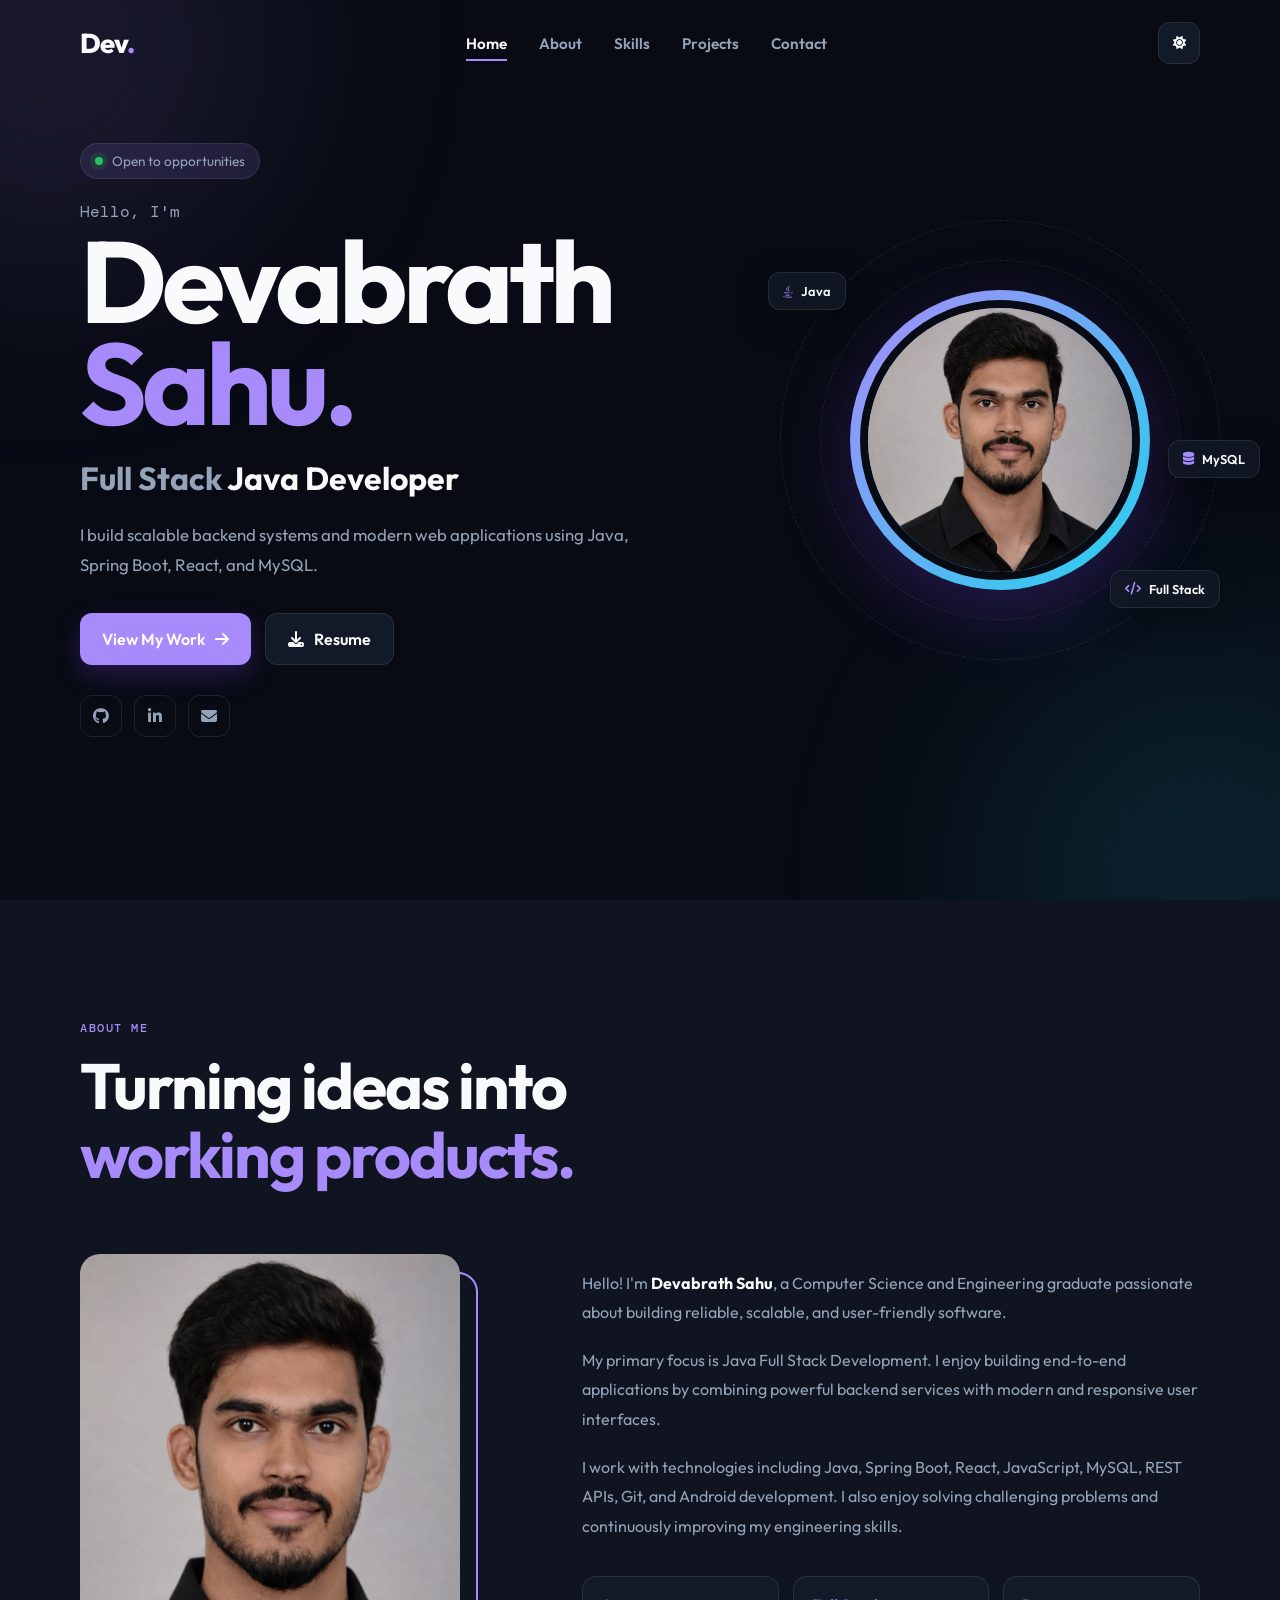
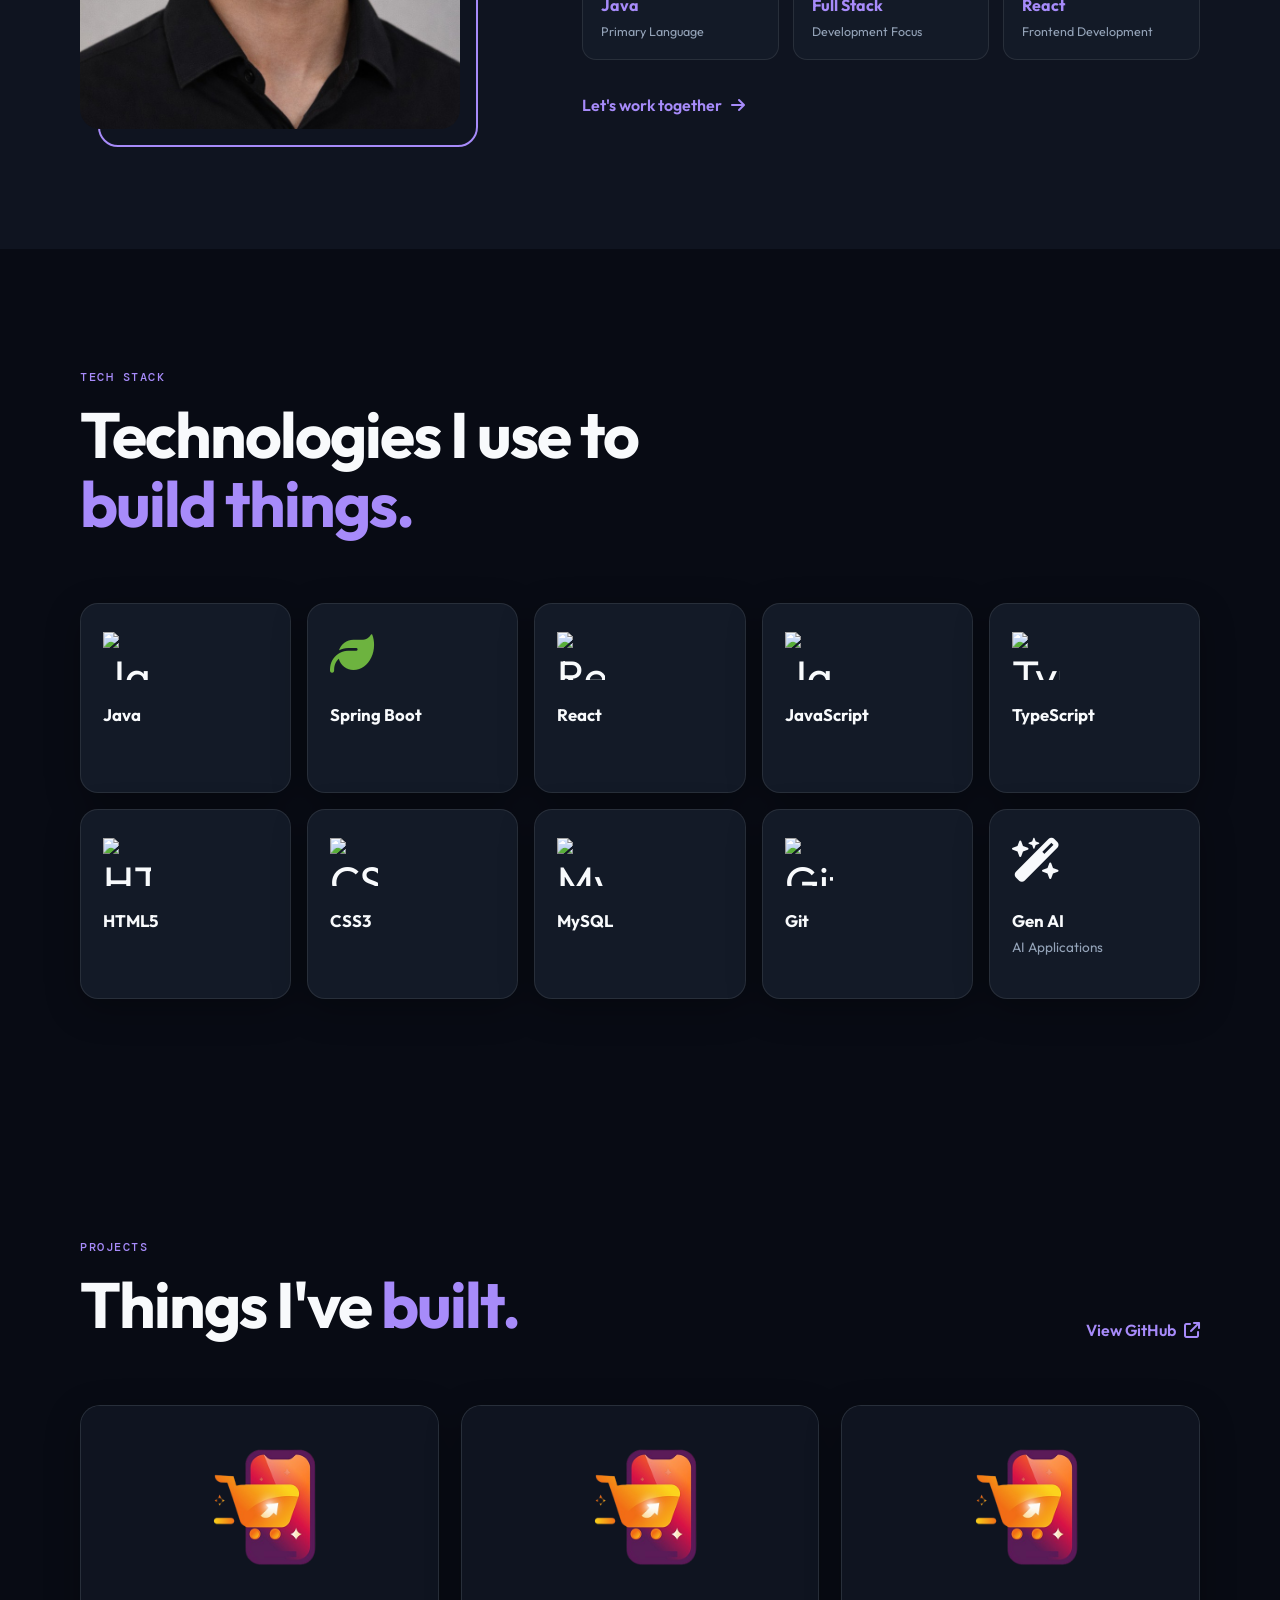
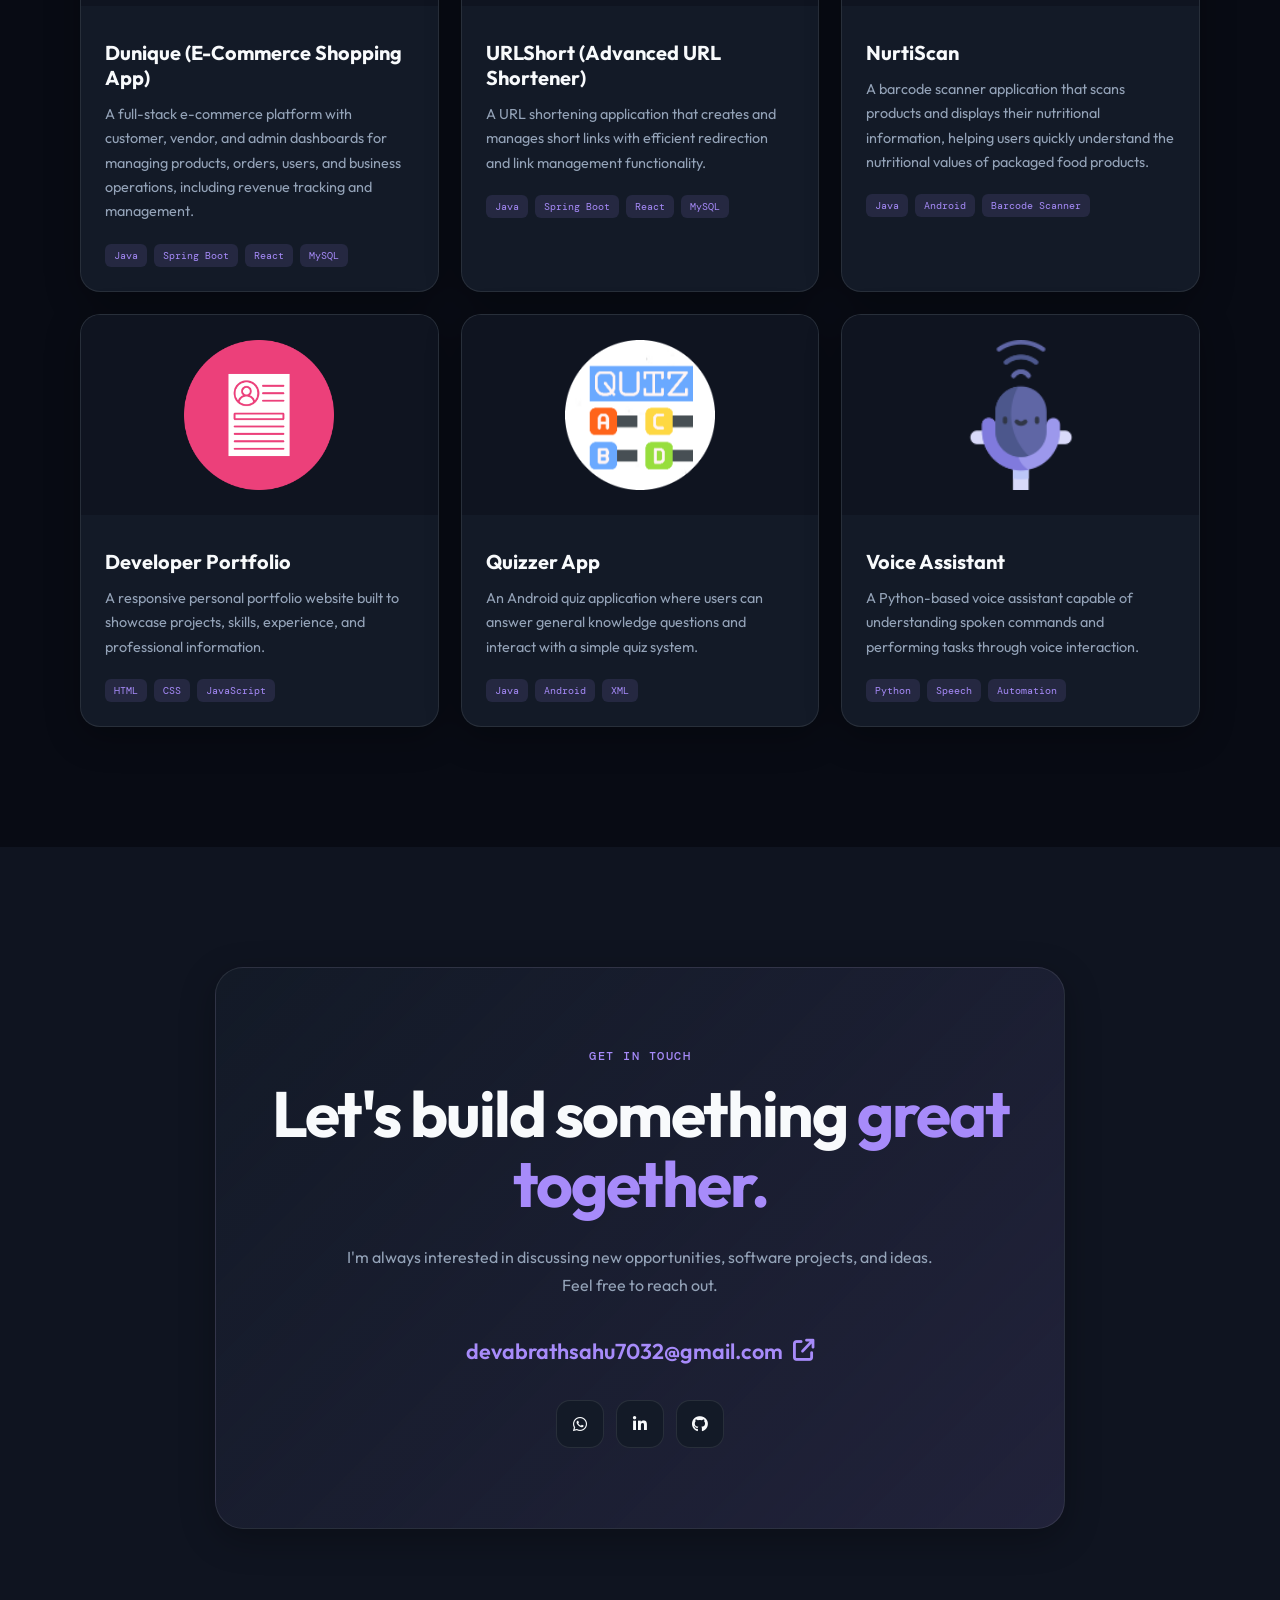
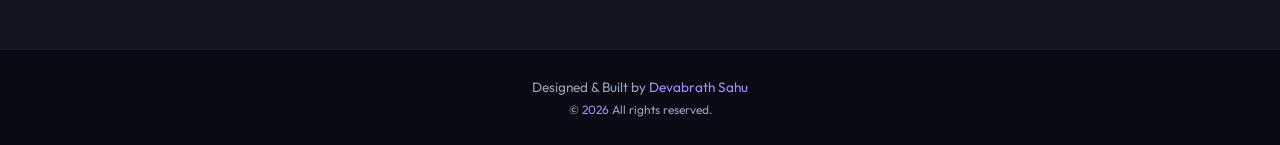
==== commit f089f8b1: "Updated to modern UI" ====
--- a/index.html
+++ b/index.html
@@ -1,278 +1,384 @@
 <!DOCTYPE html>
-<html lang="en" dir="ltr">
-
+<html lang="en">
 <head>
+  <!-- For SEO  -->
   <meta charset="UTF-8">
-  <title> Devabrath | Portfolio </title>
+  <meta name="viewport" content="width=device-width, initial-scale=1.0">
+  <meta name="description" content="Devabrath Sahu - Full Stack Java Developer skilled in Java, Spring Boot, 
+  React, MySQL, and Android Development.">
+  <meta name="author" content="Devabrath Sahu">
+  <meta name="keywords" content="Devabrath Sahu, Full Stack Java Developer, 
+  Java Developer, Spring Boot, React, MySQL, Android Developer">
+  <meta name="theme-color" content="#7c3aed">
+
+  <!-- Page Title  -->
+  <title>Devabrath Sahu Portfolio | Full Stack Java Developer</title> 
+
   <link rel="stylesheet" href="style.css">
-  <link rel="shortcut icon" href="Images/favicon.ico" type="image/x-icon">
-  <link rel="stylesheet" href="https://cdnjs.cloudflare.com/ajax/libs/font-awesome/5.15.2/css/all.min.css" />
-  <meta name="viewport" content="width=device-width, initial-scale=1.0">
-  <link rel="stylesheet" href="https://cdnjs.cloudflare.com/ajax/libs/font-awesome/4.7.0/css/font-awesome.min.css">
+  <link rel="shortcut icon" href="Images/software-developer.ico" type="image/x-icon">
+
+  <link rel="preconnect" href="https://fonts.googleapis.com">
+  <link rel="preconnect" href="https://fonts.gstatic.com" crossorigin>
+  <link href="https://fonts.googleapis.com/css2?family=DM+Mono:wght@400;500&family=Outfit:wght@400;500;600;700;800&display=swap" rel="stylesheet">
+  <link rel="stylesheet" href="https://cdnjs.cloudflare.com/ajax/libs/font-awesome/6.7.2/css/all.min.css">
+
+  <meta property="og:title" content="Devabrath Sahu | Full Stack Java Developer">
+  <meta property="og:description" content="Portfolio of Devabrath Sahu - Java Full Stack Developer with Java, Spring Boot, React and MySQL skills.">
+  <meta property="og:image" content="Images/about.jpg">
+  <meta property="og:type" content="website">
 </head>
 
 <body>
-  <!-- Move to up button -->
-  <div class="scroll-button">
-    <a href="#home"><i class="fas fa-arrow-up"></i></a>
-  </div>
-  <!-- nav menu -->
-  <nav>
+  <div class="background-blur blur-one"></div>
+  <div class="background-blur blur-two"></div>
+  <div class="scroll-progress"></div>
+
+  <a href="#home" class="scroll-button" aria-label="Scroll to top">
+    <i class="fa-solid fa-arrow-up"></i>
+  </a>
+
+  <!-- Navigation -->
+  <nav id="navbar">
     <div class="navbar">
-      <div class="logo"><a href="#"></div>
+      <a href="#home" class="logo">Dev<span>.</span></a>
+
       <ul class="menu">
-        <li><a href="#home" class="active">Home</a></li>
-        <li><a href="#about">About</a></li>
-        <li><a href="#skills">Skills</a></li>
-        <li><a href="#project">Project</a></li>
-        <li><a href="#contact">Contact</a></li>
-        <div class="cancel-btn">
-          <i class="fas fa-times"></i>
-        </div>
+        <li><a href="#home" class="nav-link active">Home</a></li>
+        <li><a href="#about" class="nav-link">About</a></li>
+        <li><a href="#skills" class="nav-link">Skills</a></li>
+        <li><a href="#project" class="nav-link">Projects</a></li>
+        <li><a href="#contact" class="nav-link">Contact</a></li>
+        <li class="mobile-theme">
+          <button class="theme-toggle mobile-toggle" aria-label="Toggle dark mode">
+            <i class="fa-solid fa-moon"></i>
+          </button>
+        </li>
       </ul>
-    </div>
-    <div class="menu-btn">
-      <i class="fas fa-bars"></i>
+
+      <div class="nav-actions">
+        <button class="theme-toggle desktop-toggle" aria-label="Toggle dark mode">
+          <i class="fa-solid fa-moon"></i>
+        </button>
+        <button class="menu-btn" aria-label="Open menu">
+          <i class="fa-solid fa-bars"></i>
+        </button>
+      </div>
     </div>
   </nav>
 
-  <!-- Home Section -->
-  <section class="home" id="home">
-    <div class="home-content">
-      <div class="text">
-        <div class="text-one">Hello <span class="wave">👋</span>,</div>
-        <div class="text-two">I'm Devabrath<br>Sahu</div>
-        <div class="text-three">Full Stack Java Developer</div>
-      </div>
-      <div class="button">
-        <a href="Pdf/Devabrath_resume_updated.pdf" download="Devabrath_sahu_resume.pdf"><button>Download
-            Resume</button></a>
-      </div>
-
-    </div>
-  </section>
-
-  <!-- About Section  -->
-  <section class="about" id="about">
-    <div class="content">
-      <div class="title"><span>About Me</span></div>
-      <div class="about-details">
-        <div class="left reveal-left">
-          <img src="images/about.jpg" alt="">
-        </div>
-        <div class="right reveal-right">
-          <div class="topic">I'm a Full Stack Java Developer.</div>
-          <p>
-            Hello! My name is Devabrath Sahu, and I am a Computer Science and Engineering graduate with a strong focus
-            on Android Development and Full Stack Development. I have hands-on experience building scalable applications
-            using Java, Python, JavaScript, and Spring Boot, with a solid foundation in Data Structures, RESTful APIs,
-            and database management systems such as MySQL.</br></br>
-            I am passionate about designing intuitive user interfaces and developing efficient Android applications that
-            solve real-world problems. With a good understanding of the Software Development Life Cycle (SDLC), I enjoy
-            building end-to-end solutions by integrating Spring Boot backend services with responsive frontend
-            interfaces.</br></br>
-
-            I am eager to learn new technologies, solve challenging technical problems, and contribute to innovative
-            teams where I can create impactful digital products and grow as a software engineer.</p>
-          <div class="button">
-            <a href="#contact"><button>Contact Me</button></a>
-          </div>
-        </div>
-      </div>
-    </div>
-  </section>
-
-  <!-- My Skill Section -->
-  <section class="skills" id="skills">
-    <div class="content">
-      <div class="title reveal-fade"><span>My Skills</span></div>
-      <div class="skills-details">
-
-        <!-- Ls -->
-        <div class="boxes reveal-zoom">
-          <div class="box">
-            <div class="topic">Java</div>
-            <div class="per">
-              <img src="https://raw.githubusercontent.com/devicons/devicon/master/icons/java/java-original.svg"
-                width="40" />
-            </div>
-          </div>
-
-          <div class="box">
-            <div class="topic">HTML</div>
-            <div class="per">
-              <img src="https://raw.githubusercontent.com/devicons/devicon/master/icons/html5/html5-original.svg"
-                width="40" />
-            </div>
-          </div>
-
-          <div class="box">
-            <div class="topic">CSS</div>
-            <div class="per">
-              <img src="https://raw.githubusercontent.com/devicons/devicon/master/icons/css3/css3-original.svg"
-                width="40" />
-            </div>
-          </div>
-
-          <div class="box">
-            <div class="topic">JavaScript</div>
-            <div class="per">
-              <img
-                src="https://raw.githubusercontent.com/devicons/devicon/master/icons/javascript/javascript-original.svg"
-                width="40" />
-            </div>
-          </div>
-        </div>
-
-        <!-- RS-->
-        <div class="boxes reveal-zoom">
-
-          <div class="box">
-            <div class="topic">React JS</div>
-            <div class="per">
-              <img src="https://raw.githubusercontent.com/devicons/devicon/master/icons/react/react-original.svg"
-                width="40" />
-            </div>
-          </div>
-
-          <div class="box">
-            <div class="topic">MySQL</div>
-            <div class="per">
-              <img src="https://raw.githubusercontent.com/devicons/devicon/master/icons/mysql/mysql-original.svg"
-                width="40" />
-            </div>
-          </div>
-
-          <div class="box">
-            <div class="topic">Bootstrap</div>
-            <div class="per">
-              <img
-                src="https://raw.githubusercontent.com/devicons/devicon/master/icons/bootstrap/bootstrap-original.svg"
-                width="40" />
-            </div>
-          </div>
-
-          <div class="box">
-            <div class="topic">Git</div>
-            <div class="per">
-              <img src="https://raw.githubusercontent.com/devicons/devicon/master/icons/git/git-original.svg"
-                width="40" />
-            </div>
-          </div>
-
-        </div>
-
-      </div>
-    </div>
-  </section>
-  <!-- My project Section -->
-  <section class="project" id="project">
-    <div class="content">
-      <div class="title"><span>My Projects</span></div>
-      <div class="boxes">
-        <div class="box"><a href="https://github.com/devabrath/My-portfolio" target="_blank">
-            <div class="icon">
-              <img src="Images/resume.png" alt="Resume Image">
-
-            </div>
-            <div class="topic">Portfolio</div>
-            <p>This is the Portfolio website which is implemented by using HTML, CSS and Javascript.</p>
+  <main>
+
+    <!-- Home -->
+    <section class="home section" id="home">
+      <div class="home-content">
+        <div class="profile-text reveal">
+          <div class="availability">
+            <span class="status-dot"></span>
+            Open to opportunities
+          </div>
+
+          <p class="greeting">Hello, I'm</p>
+
+          <h1>Devabrath<br><span>Sahu.</span></h1>
+
+          <h2>Full Stack <span>Java Developer</span></h2>
+
+          <p class="profile-description">
+            I build scalable backend systems and modern web applications using Java, Spring Boot, React, and MySQL.
+          </p>
+
+          <div class="profile-buttons">
+            <a href="#project" class="btn btn-primary">
+              View My Work <i class="fa-solid fa-arrow-right"></i>
+            </a>
+
+            <a href="Pdf/Devabrath_resume_updated.pdf" download="Devabrath_Sahu_Resume.pdf" class="btn btn-secondary">
+              <i class="fa-solid fa-download"></i> Resume
+            </a>
+          </div>
+
+          <div class="profile-socials">
+            <a href="https://github.com/devabrath" target="_blank" rel="noopener noreferrer" aria-label="GitHub">
+              <i class="fa-brands fa-github"></i>
+            </a>
+            <a href="https://www.linkedin.com/in/devabrathsahu/" target="_blank" rel="noopener noreferrer" aria-label="LinkedIn">
+              <i class="fa-brands fa-linkedin-in"></i>
+            </a>
+            <a href="mailto:devabrathsahu7032@gmail.com" aria-label="Email">
+              <i class="fa-solid fa-envelope"></i>
+            </a>
+          </div>
+        </div>
+
+        <div class="profile-visual reveal-right">
+          <div class="profile-orbit orbit-one"></div>
+          <div class="profile-orbit orbit-two"></div>
+
+          <div class="profile-image-wrapper">
+            <img src="Images/about.jpg" alt="Devabrath Sahu">
+          </div>
+
+          <div class="floating-card card-java">
+            <i class="fa-brands fa-java"></i><span>Java</span>
+          </div>
+
+          <div class="floating-card card-code">
+            <i class="fa-solid fa-code"></i><span>Full Stack</span>
+          </div>
+
+          <div class="floating-card card-database">
+            <i class="fa-solid fa-database"></i><span>MySQL</span>
+          </div>
+        </div>
+      </div>
+    </section>
+
+    <!-- About -->
+    <section class="about section" id="about">
+      <div class="content">
+        <div class="section-heading reveal">
+          <p class="section-label">ABOUT ME</p>
+          <h2>Turning ideas into <span>working products.</span></h2>
+        </div>
+
+        <div class="about-details">
+          <div class="about-image-container reveal-left">
+            <div class="about-image-border"></div>
+            <img src="Images/about.jpg" alt="Devabrath Sahu">
+          </div>
+
+          <div class="about-content reveal-right">
+            <p>Hello! I'm <strong>Devabrath Sahu</strong>, a Computer Science and Engineering graduate passionate about building reliable, scalable, and user-friendly software.</p>
+
+            <p>My primary focus is Java Full Stack Development. I enjoy building end-to-end applications by combining powerful backend services with modern and responsive user interfaces.</p>
+
+            <p>I work with technologies including Java, Spring Boot, React, JavaScript, MySQL, REST APIs, Git, and Android development. I also enjoy solving challenging problems and continuously improving my engineering skills.</p>
+
+            <div class="about-stats">
+              <div class="stat-card"><span class="stat-number">Java</span><span class="stat-text">Primary Language</span></div>
+              <div class="stat-card"><span class="stat-number">Full Stack</span><span class="stat-text">Development Focus</span></div>
+              <div class="stat-card"><span class="stat-number">React</span><span class="stat-text">Frontend Development</span></div>
+            </div>
+
+            <a href="#contact" class="text-link">
+              Let's work together <i class="fa-solid fa-arrow-right"></i>
+            </a>
+          </div>
+        </div>
+      </div>
+    </section>
+
+    <!-- Skills -->
+    <section class="skills section" id="skills">
+      <div class="content">
+        <div class="section-heading reveal">
+          <p class="section-label">TECH STACK</p>
+          <h2>Technologies I use to <span>build things.</span></h2>
+        </div>
+
+        <div class="skills-grid">
+          <div class="skill-card reveal-zoom">
+            <img src="https://raw.githubusercontent.com/devicons/devicon/master/icons/java/java-original.svg" alt="Java">
+            <h3>Java</h3>
+          </div>
+
+          <div class="skill-card reveal-zoom">
+            <i class="fa-solid fa-leaf skill-icon spring-icon"></i>
+            <h3>Spring Boot</h3>
+          </div>
+
+          <div class="skill-card reveal-zoom">
+            <img src="https://raw.githubusercontent.com/devicons/devicon/master/icons/react/react-original.svg" alt="React">
+            <h3>React</h3>
+          </div>
+
+          <div class="skill-card reveal-zoom">
+            <img src="https://raw.githubusercontent.com/devicons/devicon/master/icons/javascript/javascript-original.svg" alt="JavaScript">
+            <h3>JavaScript</h3>
+          </div>
+
+          <div class="skill-card reveal-zoom">
+            <img src="https://raw.githubusercontent.com/devicons/devicon/master/icons/typescript/typescript-original.svg" alt="TypeScript">
+            <h3>TypeScript</h3>
+          </div>
+
+          <div class="skill-card reveal-zoom">
+            <img src="https://raw.githubusercontent.com/devicons/devicon/master/icons/html5/html5-original.svg" alt="HTML">
+            <h3>HTML5</h3>
+          </div>
+
+          <div class="skill-card reveal-zoom">
+            <img src="https://raw.githubusercontent.com/devicons/devicon/master/icons/css3/css3-original.svg" alt="CSS">
+            <h3>CSS3</h3>
+          </div>
+
+          <div class="skill-card reveal-zoom">
+            <img src="https://raw.githubusercontent.com/devicons/devicon/master/icons/mysql/mysql-original.svg" alt="MySQL">
+            <h3>MySQL</h3>
+          </div>
+
+          <div class="skill-card reveal-zoom">
+            <img src="https://raw.githubusercontent.com/devicons/devicon/master/icons/git/git-original.svg" alt="Git">
+            <h3>Git</h3>
+          </div>
+
+          <div class="skill-card reveal-zoom">
+            <i class="fa-solid fa-wand-magic-sparkles skill-icon"></i>
+            <h3>Gen AI</h3>
+            <p>AI Applications</p>
+          </div>
+        </div>
+      </div>
+    </section>
+
+    <!-- Projects -->
+    <section class="project section" id="project">
+      <div class="content">
+        <div class="projects-header">
+          <div class="section-heading reveal">
+            <p class="section-label">PROJECTS</p>
+            <h2>Things I've <span>built.</span></h2>
+          </div>
+
+          <a href="https://github.com/devabrath" target="_blank" rel="noopener noreferrer" class="github-link reveal">
+            View GitHub <i class="fa-solid fa-arrow-up-right-from-square"></i>
           </a>
         </div>
-        <div class="box"><a href="https://github.com/devabrath/Quizzer-App" target="_blank">
-            <div class="icon">
-              <img src="Images/quiz.png" alt="Quiz Image" style="background-color: transparent;">
-
-            </div>
-            <div class="topic">Quizzer App</div>
-            <p>This is the Android Application where user can attempt Quiz and it is implemented using Java and XML.
-              It consists of Basic General knowledge Questions.</p>
+
+        <div class="project-grid">
+
+          <article class="project-card reveal">
+            <div class="project-image">
+              <img src="Images/onlineshopping.png" alt="Shopping App">
+              <div class="project-overlay"></div>
+              <a href="https://github.com/devabrath/BasicShoppingApp" target="_blank" rel="noopener noreferrer" aria-label="View Shopping App source code">
+                <i class="fa-brands fa-github"></i>
+              </a>
+            </div>
+            <div class="project-info">
+              <h3>Dunique <span>(E-Commerce Shopping App)</span></h3>
+              <p>A full-stack e-commerce platform with customer, vendor, and admin dashboards for managing products, orders, users, and business operations, including revenue tracking and management.</p>
+              <div class="project-tags"><span>Java</span><span>Spring Boot</span><span>React</span><span>MySQL</span></div>
+            </div>
+          </article>
+          
+          <article class="project-card reveal">
+            <div class="project-image">
+              <img src="Images/onlineshopping.png" alt="Shopping App">
+              <div class="project-overlay"></div>
+              <a href="https://github.com/devabrath/BasicShoppingApp" target="_blank" rel="noopener noreferrer" aria-label="View Shopping App source code">
+                <i class="fa-brands fa-github"></i>
+              </a>
+            </div>
+            <div class="project-info">
+              <h3>URLShort (Advanced URL Shortener)</h3>
+              <p>A URL shortening application that creates and manages short links with efficient redirection and link management functionality.</p>
+              <div class="project-tags"><span>Java</span><span>Spring Boot</span><span>React</span><span>MySQL</span></div>
+            </div>
+          </article>
+
+          <article class="project-card reveal">
+            <div class="project-image">
+              <img src="Images/onlineshopping.png" alt="Shopping App">
+              <div class="project-overlay"></div>
+              <a href="https://github.com/devabrath/BasicShoppingApp" target="_blank" rel="noopener noreferrer" aria-label="View Shopping App source code">
+                <i class="fa-brands fa-github"></i>
+              </a>
+            </div>
+            <div class="project-info">
+              <h3>NurtiScan</h3>
+              <p>A barcode scanner application that scans products and displays their nutritional information, helping users quickly understand the nutritional values of packaged food products.</p>
+              <div class="project-tags"><span>Java</span><span>Android</span><span>Barcode Scanner</span></div>
+            </div>
+          </article>
+
+          <article class="project-card reveal">
+            <div class="project-image">
+              <img src="Images/resume.png" alt="Portfolio project">
+              <div class="project-overlay"></div>
+              <a href="https://github.com/devabrath/My-portfolio" target="_blank" rel="noopener noreferrer" aria-label="View Portfolio source code">
+                <i class="fa-brands fa-github"></i>
+              </a>
+            </div>
+            <div class="project-info">
+              <h3>Developer Portfolio</h3>
+              <p>A responsive personal portfolio website built to showcase projects, skills, experience, and professional information.</p>
+              <div class="project-tags"><span>HTML</span><span>CSS</span><span>JavaScript</span></div>
+            </div>
+          </article>
+
+          <article class="project-card reveal">
+            <div class="project-image">
+              <img src="Images/quiz.png" alt="Quizzer App">
+              <div class="project-overlay"></div>
+              <a href="https://github.com/devabrath/Quizzer-App" target="_blank" rel="noopener noreferrer" aria-label="View Quizzer App source code">
+                <i class="fa-brands fa-github"></i>
+              </a>
+            </div>
+            <div class="project-info">
+              <h3>Quizzer App</h3>
+              <p>An Android quiz application where users can answer general knowledge questions and interact with a simple quiz system.</p>
+              <div class="project-tags"><span>Java</span><span>Android</span><span>XML</span></div>
+            </div>
+          </article>
+
+          <article class="project-card reveal">
+            <div class="project-image">
+              <img src="Images/voice-assistant.png" alt="Voice Assistant">
+              <div class="project-overlay"></div>
+              <a href="https://github.com/devabrath/VoiceAssistant" target="_blank" rel="noopener noreferrer" aria-label="View Voice Assistant source code">
+                <i class="fa-brands fa-github"></i>
+              </a>
+            </div>
+            <div class="project-info">
+              <h3>Voice Assistant</h3>
+              <p>A Python-based voice assistant capable of understanding spoken commands and performing tasks through voice interaction.</p>
+              <div class="project-tags"><span>Python</span><span>Speech</span><span>Automation</span></div>
+            </div>
+          </article>
+
+        </div>
+      </div>
+    </section>
+
+    <!-- Contact -->
+    <section class="contact section" id="contact">
+      <div class="content">
+        <div class="contact-wrapper reveal">
+          <p class="section-label">GET IN TOUCH</p>
+          <h2>Let's build something <span>great together.</span></h2>
+
+          <p class="contact-description">
+            I'm always interested in discussing new opportunities, software projects, and ideas. Feel free to reach out.
+          </p>
+
+          <a href="mailto:devabrathsahu7032@gmail.com?subject=Let's%20Connect" class="contact-email">
+            devabrathsahu7032@gmail.com <i class="fa-solid fa-arrow-up-right-from-square"></i>
           </a>
-        </div>
-        <div class="box"><a href="https://github.com/devabrath/CalculatorApp" target="_blank">
-            <div class="icon">
-              <img src="Images/calculator.png" alt="Calculator Image" style="background-color: transparent;">
-            </div>
-            <div class="topic">Calculator App</div>
-            <p>This is the Basic Application that performs mathematical calculations
-              on a device, providing functions such as addition, subtraction, multiplication, division, and more.</p>
-          </a>
-        </div>
-        <div class="box"><a href="https://github.com/devabrath" target="_blank">
-            <div class="icon">
-              <img src="Images/step counter.png" alt="Steps Image" style="background-color: transparent;">
-              <!-- <i class="fas fa-paint-brush"></i> -->
-            </div>
-            <div class="topic">Step Counter</div>
-            <p>This is the Android Application where user can count steps that he/she has been walked and it is
-              implemented using JAVA and XML.This application can run in background and display step count in
-              notification.
-            </p>
-          </a>
-        </div>
-        <div class="box"><a href="https://github.com/devabrath/BasicShoppingApp" target="_blank">
-            <div class="icon">
-              <img src="Images/onlineshopping.png" alt="Shopping Image" style="background-color: transparent;">
-            </div>
-            <div class="topic">Shopping App</div>
-            <p>This is the Android Application where user can Scroll the products and just add to the cart.
-              It soon will be linked with the firebase for autentication.
-            </p>
-          </a>
-        </div>
-        <div class="box"><a href="https://github.com/devabrath/VoiceAssistant" target="_blank">
-            <div class="icon">
-              <img src="Images/voice-assistant.png" alt="VoiceAssistant Image" class="B"
-                style="background-color: white;">
-            </div>
-            <div class="topic">Voice Assistant</div>
-            <p>Voice assistance using Python involves Assistant understanding and
-              respond to spoken commands, enabling hands-free interaction and performing tasks based on user voice
-              inputs.
-            </p>
-          </a>
-        </div>
-      </div>
-    </div>
-  </section>
-
-  <!-- Contact Me -->
-  <section class="contact" id="contact">
-    <div class="content">
-      <div class="title"><span>Contact Me</span></div>
-      <div class="text">
-
-        <p style="margin-top:10px;">
-          I’m interested in freelance opportunities – especially ambitious or large projects.
-          However, if you have any other request or question, don’t hesitate to contact me.
-        </p>
-
-        <div class="media-icons">
-          <a href="https://wa.me/917036832532" target="_blank">
-            <i class="fab fa-whatsapp" style="font-size: 25px;"></i>
-          </a>
-
-          <a href="https://www.linkedin.com/in/devabrathsahu/" target="_blank"><i class="fa fa-linkedin-square"
-              style="font-size: 25px; "></i></a>
-          <a href="https://github.com/devabrath" target="_blank"><i class="fab fa-github"
-              style="font-size: 25px;"></i></a>
-
-        </div>
-        <div class="button">
-          <a href="mailto:devabrathsahu7032@gmail.com?subject=Let's Connect for the Job&body=Hi%20Devabrath,">
-            <button>Let's Chat</button>
-          </a>
-        </div>
-      </div>
-  </section>
-
-  <!-- Footer  -->
+
+          <div class="contact-socials">
+            <a href="https://wa.me/917036832532" target="_blank" rel="noopener noreferrer" aria-label="WhatsApp">
+              <i class="fa-brands fa-whatsapp"></i>
+            </a>
+            <a href="https://www.linkedin.com/in/devabrathsahu/" target="_blank" rel="noopener noreferrer" aria-label="LinkedIn">
+              <i class="fa-brands fa-linkedin-in"></i>
+            </a>
+            <a href="https://github.com/devabrath" target="_blank" rel="noopener noreferrer" aria-label="GitHub">
+              <i class="fa-brands fa-github"></i>
+            </a>
+          </div>
+        </div>
+      </div>
+    </section>
+
+  </main>
+
+  <!-- Footer -->
   <footer>
-    <div class="text">
-    </div>
+    <p>Designed & Built by <span>Devabrath Sahu</span></p>
+    <p class="copyright">© <span id="year"></span> All rights reserved.</p>
   </footer>
 
   <script src="script.js"></script>
 </body>
-
 </html>
--- a/style.css
+++ b/style.css
@@ -1,779 +1,716 @@
-/* Google Font CDN Link */
-@import url('https://fonts.googleapis.com/css2?family=Poppins:wght@400;500;600;700&family=Ubuntu:wght@400;500;700&display=swap');
-
-* {
-  margin: 0;
-  padding: 0;
-  box-sizing: border-box;
-  text-decoration: none;
-  scroll-behavior: smooth;
-}
-
-/* Custom Scroll Bar CSS */
-::-webkit-scrollbar {
-  width: 10px;
-}
-
-::-webkit-scrollbar-track {
-  background: #f1f1f1;
-}
-
-
-::-webkit-scrollbar-thumb {
-  background: #6e93f7;
-  border-radius: 12px;
-  transition: all 0.3s ease;
-}
-
-::-webkit-scrollbar-thumb:hover {
-  background: #A020F0;
-}
-
-/* navbar styling */
+@import url("https://fonts.googleapis.com/css2?family=DM+Mono:wght@400;500&family=Outfit:wght@400;500;600;700;800&display=swap");
+
+/* Theme */
+:root {
+  --bg: #f8fafc;
+  --bg-secondary: #f1f5f9;
+  --surface: rgba(255,255,255,.72);
+  --surface-solid: #fff;
+  --text: #0f172a;
+  --text-secondary: #64748b;
+  --primary: #7c3aed;
+  --primary-dark: #6d28d9;
+  --primary-light: #ede9fe;
+  --accent: #06b6d4;
+  --border: rgba(15,23,42,.1);
+  --shadow: 0 10px 30px rgba(15,23,42,.08);
+  --shadow-hover: 0 20px 45px rgba(15,23,42,.14);
+  --nav-bg: rgba(248,250,252,.75);
+  --code-font: "DM Mono", monospace;
+  --main-font: "Outfit", sans-serif;
+}
+
+body.dark-mode {
+  --bg: #080b14;
+  --bg-secondary: #0f1420;
+  --surface: rgba(20,27,40,.72);
+  --surface-solid: #131a27;
+  --text: #f8fafc;
+  --text-secondary: #94a3b8;
+  --primary: #a78bfa;
+  --primary-dark: #8b5cf6;
+  --primary-light: rgba(167,139,250,.12);
+  --accent: #22d3ee;
+  --border: rgba(255,255,255,.09);
+  --shadow: 0 10px 35px rgba(0,0,0,.28);
+  --shadow-hover: 0 25px 55px rgba(0,0,0,.45);
+  --nav-bg: rgba(8,11,20,.75);
+}
+
+/* Reset */
+* { margin: 0; padding: 0; box-sizing: border-box; }
+html { scroll-behavior: smooth; scroll-padding-top: 90px; }
+body {
+  background: var(--bg);
+  color: var(--text);
+  font-family: var(--main-font);
+  overflow-x: hidden;
+  transition: background .35s ease, color .35s ease;
+}
+body.menu-open { overflow: hidden; }
+a { color: inherit; text-decoration: none; }
+button { font-family: inherit; }
+img { max-width: 100%; display: block; }
+
+::-webkit-scrollbar { width: 9px; }
+::-webkit-scrollbar-track { background: var(--bg); }
+::-webkit-scrollbar-thumb { background: var(--primary); border-radius: 100px; }
+
+/* Background */
+.background-blur {
+  position: fixed;
+  width: 450px;
+  height: 450px;
+  border-radius: 50%;
+  filter: blur(120px);
+  opacity: .12;
+  pointer-events: none;
+  z-index: -1;
+}
+.blur-one { background: var(--primary); top: -180px; left: -180px; }
+.blur-two { background: var(--accent); bottom: -200px; right: -150px; }
+
+.scroll-progress {
+  position: fixed;
+  top: 0;
+  left: 0;
+  width: 0;
+  height: 3px;
+  background: linear-gradient(90deg,var(--primary),var(--accent));
+  z-index: 2000;
+}
+
+/* Navbar */
 nav {
   position: fixed;
+  top: 0;
+  left: 0;
   width: 100%;
-  padding: 20px 0;
-  z-index: 998;
-  transition: all 0.3s ease;
-  font-family: 'Ubuntu', sans-serif;
-}
-
+  z-index: 1000;
+  padding: 22px 0;
+  transition: padding .3s ease, background .3s ease, border .3s ease;
+}
 nav.sticky {
-  background: #A020F0;
   padding: 13px 0;
-}
-
-nav .navbar {
-  width: 90%;
+  background: var(--nav-bg);
+  backdrop-filter: blur(18px);
+  border-bottom: 1px solid var(--border);
+}
+.navbar {
+  width: min(1120px,90%);
+  margin: auto;
+  display: flex;
+  align-items: center;
+  justify-content: space-between;
+}
+.logo { font-size: 1.7rem; font-weight: 800; letter-spacing: -1px; }
+.logo span { color: var(--primary); }
+
+.menu {
+  display: flex;
+  align-items: center;
+  gap: 32px;
+  list-style: none;
+}
+.nav-link {
+  position: relative;
+  color: var(--text-secondary);
+  font-size: .95rem;
+  font-weight: 600;
+  transition: color .25s ease;
+}
+.nav-link::after {
+  content: "";
+  position: absolute;
+  left: 0;
+  bottom: -8px;
+  width: 0;
+  height: 2px;
+  background: var(--primary);
+  transition: width .25s ease;
+}
+.nav-link:hover,.nav-link.active { color: var(--text); }
+.nav-link.active::after,.nav-link:hover::after { width: 100%; }
+
+.nav-actions { display: flex; align-items: center; gap: 15px; }
+.theme-toggle,.menu-btn {
+  border: 1px solid var(--border);
+  background: var(--surface-solid);
+  color: var(--text);
+  width: 42px;
+  height: 42px;
+  border-radius: 12px;
+  cursor: pointer;
+  display: grid;
+  place-items: center;
+  transition: transform .25s ease, background .25s ease;
+}
+.theme-toggle:hover,.menu-btn:hover { transform: translateY(-2px); }
+.menu-btn,.mobile-theme { display: none; }
+
+/* General */
+.section { padding: 120px 0; }
+.content { width: min(1120px,90%); margin: auto; }
+.section-heading { margin-bottom: 65px; max-width: 680px; }
+.section-label {
+  font-family: var(--code-font);
+  color: var(--primary);
+  font-size: .78rem;
+  font-weight: 500;
+  letter-spacing: 1.5px;
+  margin-bottom: 15px;
+}
+.section-label span { color: var(--accent); }
+.section-heading h2,.contact-wrapper h2 {
+  font-size: clamp(2.3rem,5vw,4rem);
+  line-height: 1.08;
+  letter-spacing: -2px;
+}
+.section-heading h2 span,.contact-wrapper h2 span { color: var(--primary); }
+
+/* Buttons */
+.btn {
+  min-height: 52px;
+  padding: 0 22px;
+  border-radius: 12px;
+  display: inline-flex;
+  align-items: center;
+  justify-content: center;
+  gap: 10px;
+  font-weight: 600;
+  transition: transform .25s ease, box-shadow .25s ease, background .25s ease;
+}
+.btn:hover { transform: translateY(-3px); }
+.btn-primary {
+  background: var(--primary);
+  color: #fff;
+  box-shadow: 0 10px 25px rgba(124,58,237,.25);
+}
+.btn-primary:hover { background: var(--primary-dark); }
+.btn-secondary {
+  border: 1px solid var(--border);
+  background: var(--surface-solid);
+  color: var(--text);
+}
+
+/* Home */
+.home {
+  min-height: 100vh;
+  display: flex;
+  align-items: center;
+  padding-top: 100px;
+}
+.home-content {
+  width: min(1120px,90%);
+  margin: auto;
+  display: grid;
+  grid-template-columns: 1fr .85fr;
+  gap: 80px;
+  align-items: center;
+}
+.availability {
+  width: fit-content;
+  display: flex;
+  align-items: center;
+  gap: 9px;
+  padding: 8px 14px;
+  background: var(--primary-light);
+  border: 1px solid var(--border);
+  border-radius: 100px;
+  color: var(--text-secondary);
+  font-size: .85rem;
+  margin-bottom: 22px;
+}
+.status-dot {
+  width: 8px;
+  height: 8px;
+  border-radius: 50%;
+  background: #22c55e;
+  box-shadow: 0 0 0 5px rgba(34,197,94,.12);
+}
+.greeting {
+  font-family: var(--code-font);
+  color: var(--text-secondary);
+  margin-bottom: 8px;
+}
+.profile-text h1 {
+  font-size: clamp(4rem,9vw,7.5rem);
+  line-height: .88;
+  letter-spacing: -5px;
+  margin-bottom: 25px;
+}
+.profile-text h1 span { color: var(--primary); }
+.profile-text h2 {
+  font-size: clamp(1.4rem,3vw,2rem);
+  color: var(--text-secondary);
+  margin-bottom: 22px;
+}
+.profile-text h2 span { color: var(--text); }
+.profile-description {
+  max-width: 590px;
+  color: var(--text-secondary);
+  font-size: 1.05rem;
+  line-height: 1.8;
+}
+.profile-buttons { display: flex; flex-wrap: wrap; gap: 14px; margin-top: 32px; }
+.profile-socials { display: flex; gap: 12px; margin-top: 30px; }
+.profile-socials a {
+  width: 42px;
+  height: 42px;
+  display: grid;
+  place-items: center;
+  border: 1px solid var(--border);
+  border-radius: 12px;
+  color: var(--text-secondary);
+  transition: transform .25s ease, color .25s ease, border-color .25s ease;
+}
+.profile-socials a:hover {
+  transform: translateY(-4px);
+  color: var(--primary);
+  border-color: var(--primary);
+}
+
+/* Hero Visual */
+.profile-visual {
+  position: relative;
+  width: min(400px,100%);
+  aspect-ratio: 1;
+  justify-self: end;
+  display: grid;
+  place-items: center;
+}
+.profile-image-wrapper {
+  position: relative;
+  width: 75%;
+  aspect-ratio: 1;
+  border-radius: 50%;
+  padding: 10px;
+  background: linear-gradient(135deg,var(--primary),var(--accent));
+  box-shadow: 0 25px 70px rgba(124,58,237,.25);
+  z-index: 2;
+}
+.profile-image-wrapper img {
+  width: 100%;
+  height: 100%;
+  object-fit: cover;
+  border-radius: 50%;
+  border: 8px solid var(--bg);
+}
+.profile-orbit {
+  position: absolute;
+  border: 1px dashed var(--border);
+  border-radius: 50%;
+}
+.orbit-one { width: 90%; height: 90%; animation: spin 20s linear infinite; }
+.orbit-two { width: 110%; height: 110%; animation: spin-reverse 30s linear infinite; }
+
+.floating-card {
+  position: absolute;
+  display: flex;
+  align-items: center;
+  gap: 8px;
+  padding: 10px 14px;
+  border: 1px solid var(--border);
+  border-radius: 12px;
+  background: var(--surface);
+  backdrop-filter: blur(15px);
+  box-shadow: var(--shadow);
+  font-size: .8rem;
+  font-weight: 600;
+  z-index: 3;
+  animation: float 4s ease-in-out infinite;
+}
+.floating-card i { color: var(--primary); }
+.card-java { top: 8%; left: -8%; }
+.card-code { bottom: 8%; right: -5%; animation-delay: 1s; }
+.card-database { top: 50%; right: -15%; animation-delay: 2s; }
+
+/* About */
+.about { background: var(--bg-secondary); }
+.about-details {
+  display: grid;
+  grid-template-columns: .8fr 1.2fr;
+  gap: 90px;
+  align-items: center;
+}
+.about-image-container { position: relative; max-width: 380px; }
+.about-image-container img {
+  width: 100%;
+  aspect-ratio: 4/5;
+  object-fit: cover;
+  border-radius: 20px;
+  position: relative;
+  z-index: 2;
+}
+.about-image-border {
+  position: absolute;
+  width: 100%;
+  height: 100%;
+  border: 2px solid var(--primary);
+  border-radius: 20px;
+  top: 18px;
+  left: 18px;
+  z-index: 1;
+}
+.about-content p {
+  color: var(--text-secondary);
+  line-height: 1.85;
+  margin-bottom: 18px;
+}
+.about-content strong { color: var(--text); }
+.about-stats {
+  display: grid;
+  grid-template-columns: repeat(3,1fr);
+  gap: 14px;
+  margin: 35px 0;
+}
+.stat-card {
+  padding: 18px;
+  background: var(--surface-solid);
+  border: 1px solid var(--border);
+  border-radius: 14px;
+}
+.stat-number {
+  display: block;
+  color: var(--primary);
+  font-weight: 700;
+  font-size: 1rem;
+  margin-bottom: 5px;
+}
+.stat-text {
+  color: var(--text-secondary);
+  font-size: .78rem;
+  line-height: 1.4;
+}
+.text-link {
+  display: inline-flex;
+  align-items: center;
+  gap: 9px;
+  color: var(--primary);
+  font-weight: 600;
+}
+.text-link i { transition: transform .25s ease; }
+.text-link:hover i { transform: translateX(5px); }
+
+/* Skills */
+.skills-grid {
+  display: grid;
+  grid-template-columns: repeat(auto-fit,minmax(180px,1fr));
+  gap: 16px;
+}
+.skill-card {
+  min-height: 190px;
+  padding: 28px 22px;
+  background: var(--surface-solid);
+  border: 1px solid var(--border);
+  border-radius: 18px;
+  box-shadow: var(--shadow);
+  transition: transform .3s ease, box-shadow .3s ease, border-color .3s ease;
+}
+.skill-card:hover {
+  transform: translateY(-8px);
+  border-color: var(--primary);
+  box-shadow: var(--shadow-hover);
+}
+.skill-card img,.skill-icon {
+  width: 48px;
+  height: 48px;
+  font-size: 44px;
+  margin-bottom: 24px;
+}
+.spring-icon { color: #6db33f; }
+.skill-card h3 { font-size: 1.05rem; margin-bottom: 7px; }
+.skill-card p { color: var(--text-secondary); font-size: .85rem; }
+
+/* Projects */
+.projects-header {
   display: flex;
   justify-content: space-between;
-  align-items: center;
+  align-items: flex-end;
+  gap: 30px;
+}
+.github-link {
+  display: inline-flex;
+  align-items: center;
+  gap: 8px;
+  color: var(--primary);
+  font-weight: 600;
+  margin-bottom: 65px;
+  white-space: nowrap;
+}
+.project-grid {
+  display: grid;
+  grid-template-columns: repeat(3,1fr);
+  gap: 22px;
+}
+.project-card {
+  overflow: hidden;
+  background: var(--surface-solid);
+  border: 1px solid var(--border);
+  border-radius: 20px;
+  box-shadow: var(--shadow);
+  transition: transform .35s ease, box-shadow .35s ease;
+}
+.project-card:hover { transform: translateY(-10px); box-shadow: var(--shadow-hover); }
+.project-image {
+  position: relative;
+  height: 200px;
+  overflow: hidden;
+  background: var(--bg-secondary);
+}
+.project-image img {
+  width: 100%;
+  height: 100%;
+  object-fit: contain;
+  padding: 25px;
+  transition: transform .4s ease;
+}
+.project-card:hover .project-image img { transform: scale(1.08); }
+.project-overlay {
+  position: absolute;
+  inset: 0;
+  background: linear-gradient(135deg,rgba(124,58,237,.85),rgba(6,182,212,.8));
+  opacity: 0;
+  transition: opacity .3s ease;
+}
+.project-image a {
+  position: absolute;
+  top: 50%;
+  left: 50%;
+  transform: translate(-50%,-50%) scale(.7);
+  width: 50px;
+  height: 50px;
+  display: grid;
+  place-items: center;
+  border-radius: 50%;
+  background: #fff;
+  color: #111827;
+  opacity: 0;
+  transition: opacity .3s ease, transform .3s ease;
+}
+.project-card:hover .project-overlay,.project-card:hover .project-image a { opacity: 1; }
+.project-card:hover .project-image a { transform: translate(-50%,-50%) scale(1); }
+.project-info { padding: 24px; }
+.project-info h3 { font-size: 1.25rem; margin: 10px 0 12px; }
+.project-info p {
+  color: var(--text-secondary);
+  font-size: .9rem;
+  line-height: 1.7;
+}
+.project-tags {
+  display: flex;
+  flex-wrap: wrap;
+  gap: 7px;
+  margin-top: 20px;
+}
+.project-tags span {
+  padding: 5px 9px;
+  border-radius: 6px;
+  background: var(--primary-light);
+  color: var(--primary);
+  font-family: var(--code-font);
+  font-size: .65rem;
+}
+
+/* Contact */
+.contact { background: var(--bg-secondary); }
+.contact-wrapper {
+  max-width: 850px;
+  padding: 80px 40px;
+  text-align: center;
   margin: auto;
-}
-
-nav .navbar .logo a {
-  font-weight: 500;
-  font-size: 35px;
-  color: #A020F0;
-}
-
-nav.sticky .navbar .logo a {
-  color: #fff;
-}
-
-nav .navbar .menu {
-  display: flex;
-  position: relative;
-}
-
-nav .navbar .menu li {
-  list-style: none;
-  margin: 0 8px;
-}
-
-.navbar .menu a {
-  font-size: 18px;
-  font-weight: 500;
-  color: #0E2431;
-  padding: 6px 0;
-  transition: all 0.4s ease;
-}
-
-.navbar .menu a:hover {
-  color: #A020F0;
-}
-
-nav.sticky .menu a {
-  color: #FFF;
-}
-
-nav.sticky .menu a:hover {
-  color: #0E2431;
-}
-
-.navbar .media-icons a {
-  color: #A020F0;
-  font-size: 18px;
-  margin: 0 6px;
-}
-
-nav.sticky .media-icons a {
-  color: #FFF;
-}
-
-/* Side Navigation Menu Button CSS */
-nav .menu-btn,
-.navbar .menu .cancel-btn {
-  position: absolute;
-  color: #fff;
-  right: 30px;
-  top: 20px;
-  font-size: 20px;
-  cursor: pointer;
-  transition: all 0.3s ease;
-  display: none;
-}
-
-nav .menu-btn {
-  color: #A020F0;
-}
-
-nav.sticky .menu-btn {
-  color: #FFF;
-}
-
-.navbar .menu .menu-btn {
-  color: #fff;
-}
-
-/* home section styling */
-.home {
-  height: 100vh;
-  width: 100%;
-
-  background: url("images/background.png") no-repeat;
-  background-size: contain;
-  background-position: right;
-  background-attachment: fixed;
-  font-family: 'Ubuntu', sans-serif;
-}
-
-.home .home-content {
-  width: 90%;
-  height: 100%;
-  margin: auto;
-  display: flex;
-  flex-direction: column;
-  justify-content: center;
-}
-
-.home .text-one {
-  font-size: 25px;
-  color: #0E2431;
-}
-
-.home .text-two {
-  color: #0E2431;
-  font-size: 75px;
+  border: 1px solid var(--border);
+  border-radius: 28px;
+  background: linear-gradient(135deg,var(--surface-solid),var(--primary-light));
+  box-shadow: var(--shadow);
+}
+.contact-description {
+  max-width: 590px;
+  margin: 25px auto;
+  color: var(--text-secondary);
+  line-height: 1.8;
+}
+.contact-email {
+  display: inline-flex;
+  align-items: center;
+  gap: 10px;
+  color: var(--primary);
+  font-size: clamp(1rem,3vw,1.35rem);
   font-weight: 600;
-  margin-left: -3px;
-}
-
-.home .text-three {
-  font-size: 40px;
-  margin: 5px 0;
-  color: #A020F0;
-}
-
-.home .text-four {
-  font-size: 23px;
-  margin: 5px 0;
-  color: #0E2431;
-}
-
-.home .button {
-  margin: 14px 0;
-}
-
-.home .button button {
-  outline: none;
-  padding: 8px 16px;
-  border-radius: 6px;
-  font-size: 25px;
-  font-weight: 400;
-  background: #A020F0;
-  color: #fff;
-  cursor: pointer;
-  border: 2px solid transparent;
-  transition: all 0.4s ease;
-}
-
-.home .button button:hover {
-  border-color: #A020F0;
-  background-color: #fff;
-  color: #A020F0;
-}
-
-.wave {
-  animation-name: wave-animation;
-  animation-duration: 2.5s;
-  animation-iteration-count: infinite;
-  transform-origin: 70% 70%;
-  display: inline-block;
-}
-
-@keyframes wave-animation {
-  0% {
-    transform: rotate(0.0deg)
-  }
-
-  10% {
-    transform: rotate(14.0deg)
-  }
-
-  20% {
-    transform: rotate(-8.0deg)
-  }
-
-  30% {
-    transform: rotate(14.0deg)
-  }
-
-  40% {
-    transform: rotate(-4.0deg)
-  }
-
-  50% {
-    transform: rotate(10.0deg)
-  }
-
-  60% {
-    transform: rotate(0.0deg)
-  }
-
-  100% {
-    transform: rotate(0.0deg)
-  }
-}
-
-
-
-/* About Section Styling */
-/* Those Elements Where We Have Apply Same CSS,
- I'm Selecting Directly 'Section Tag' and 'Class'  */
-section {
-  padding-top: 40px;
-}
-
-section .content {
-  width: 80%;
-  margin: 40px auto;
-  font-family: 'Poppins', sans-serif;
-}
-
-.about .about-details {
-  display: flex;
-  justify-content: space-between;
-  align-items: center;
-}
-
-section .title {
+  margin-top: 12px;
+  word-break: break-all;
+}
+.contact-socials {
   display: flex;
   justify-content: center;
-  margin-bottom: 40px;
-}
-
-section .title span {
-  color: #0E2431;
-  font-size: 30px;
-  font-weight: 600;
-  position: relative;
-  padding-bottom: 8px;
-}
-
-section .title span::before,
-section .title span::after {
-  content: '';
-  position: absolute;
-  height: 3px;
-  width: 100%;
-  background: #A020F0;
-  left: 0;
-  bottom: 0;
-}
-
-section .title span::after {
-  bottom: -7px;
-  width: 70%;
-  left: 50%;
-  transform: translateX(-50%);
-}
-
-.about .about-details .left {
-  width: 45%;
-}
-
-.about .left img {
-  height: 400px;
-  width: 400px;
-  object-fit: cover;
-  border-radius: 12px;
-}
-
-.about-details .right {
-  width: 55%;
-}
-
-section .topic {
-  color: #0E2431;
-  font-size: 25px;
-  font-weight: 500;
-  margin-bottom: 10px;
-}
-
-.about-details .right p {
-  text-align: justify;
-  color: #0E2431;
-}
-
-section .button {
-  margin: 16px 0;
-}
-
-section .button button {
-  outline: none;
-  padding: 8px 16px;
-  border-radius: 4px;
-  font-size: 25px;
-  font-weight: 400;
-  background: #A020F0;
+  gap: 12px;
+  margin-top: 35px;
+}
+.contact-socials a {
+  width: 48px;
+  height: 48px;
+  display: grid;
+  place-items: center;
+  border: 1px solid var(--border);
+  border-radius: 14px;
+  background: var(--surface-solid);
+  color: var(--text);
+  transition: transform .25s ease, color .25s ease;
+}
+.contact-socials a:hover { transform: translateY(-5px); color: var(--primary); }
+
+/* Footer */
+footer {
+  padding: 28px 20px;
+  border-top: 1px solid var(--border);
+  text-align: center;
+  color: var(--text-secondary);
+  font-size: .85rem;
+}
+footer span { color: var(--primary); }
+.copyright { margin-top: 6px; font-size: .75rem; }
+
+/* Scroll Top */
+.scroll-button {
+  position: fixed;
+  right: 25px;
+  bottom: 25px;
+  width: 46px;
+  height: 46px;
+  display: grid;
+  place-items: center;
+  background: var(--primary);
   color: #fff;
-  border: 2px solid transparent;
-  cursor: pointer;
-  transition: all 0.4s ease;
-}
-
-section .button button:hover {
-  border-color: #A020F0;
-  background-color: #fff;
-  color: #A020F0;
-}
-
-/* My Skills CSS */
-.skills {
-  background: #F0F8FF;
-}
-
-.skills .content {
-  padding: 40px 0;
-}
-
-.skills .skills-details {
-  display: flex;
-  justify-content: space-between;
-  align-items: center;
-}
-
-.skills-details .text {
-  width: 50%;
-}
-
-.skills-details p {
-  color: #0E2431;
-  text-align: justify;
-}
-
-/* .skills .skills-details .experience{
-  display: flex;
-  align-items: center;
-  margin: 0 10px;
-}
-.skills-details .experience .num{
-  color: #0E2431;
-  font-size: 80px;
-}
-.skills-details .experience .exp{
-  color: #0E2431;
-  margin-left: 20px;
-  font-size: 18px;
-  font-weight: 500;
-  margin: 0 6px;
-} */
-.skills-details {
-  width: 100%;
-  margin-left: 5%;
-}
-
-.skills-details .boxes {
-  width: 45%;
-  display: flex;
-  flex-wrap: wrap;
-  justify-content: space-between;
-}
-
-.skills-details .box {
-  width: calc(100% / 2 - 20px);
-  margin: 20px 0;
-}
-
-.skills-details .boxes .topic {
-  font-size: 20px;
-  color: #A020F0;
-}
-
-.skills-details .text .topic {
-  font-size: 20px;
-  color: #A020F0;
-}
-
-.skills-details .boxes .per {
-  font-size: 30px;
-  color: #A020F0;
-}
-
-.skills-details .text .per {
-  font-size: 30px;
-  color: #A020F0;
-}
-
-/* My project CSS */
-.project .boxes {
-  display: flex;
-  flex-wrap: wrap;
-  justify-content: space-between;
-}
-
-.project .boxes .box {
-  margin: 20px 0;
-  width: calc(100% / 3 - 20px);
-  text-align: center;
-  border-radius: 12px;
-  padding: 30px 10px;
-  box-shadow: 0 5px 10px rgba(0, 0, 0, 0.12);
-  cursor: default;
-  transition: all 0.4s ease;
-}
-
-.project .boxes .box:hover {
-  background: #A020F0;
-}
-
-.project .boxes .box .icon {
-  height: 50px;
-  width: 50px;
-  background: #A020F0;
-  border-radius: 50%;
-  text-align: center;
-  line-height: 50px;
-  font-size: 18px;
-  color: #fff;
-  margin: 0 auto 10px auto;
-  transition: all 0.4s ease;
-}
-
-.project .boxes .box .icon img {
-  height: 50px;
-  width: 50px;
-}
-
-.boxes .box:hover .icon {
-  background-color: #fff;
-  color: #A020F0;
-}
-
-.project .boxes .box:hover .topic,
-.project .boxes .box:hover p {
-  color: #0E2431;
-  transition: all 0.4s ease;
-}
-
-.B {
-  border-radius: 35px;
-}
-
-.project .boxes .box:hover .topic,
-.project .boxes .box:hover p {
-  color: #fff;
-}
-
-/* Contact Me CSS */
-.contact {
-  background: #F0F8FF;
-}
-
-.contact .content {
-  margin: 0 auto;
-  padding: 30px 0;
-}
-
-.contact .text {
-  width: 80%;
-  text-align: center;
-  margin: auto;
-}
-
-/* Footer CSS */
-footer {
-  background: #A020F0;
-  padding: 15px 0;
-  text-align: center;
-  font-family: 'Poppins', sans-serif;
-}
-
-footer .text span {
-  font-size: 17px;
-  font-weight: 400;
-  color: #fff;
-}
-
-footer .text span a {
-  font-weight: 500;
-  color: #FFF;
-}
-
-footer .text span a:hover {
-  text-decoration: underline;
-}
-
-/* .contact .content .text .media-icons {
-  display: none;
-} */
-
-/* Scroll TO Top Button CSS */
-.scroll-button a {
-  position: fixed;
-  bottom: 20px;
-  right: 20px;
-  color: #fff;
-  background: #A020F0;
-  padding: 7px 12px;
-  ;
-  font-size: 18px;
-  border-radius: 6px;
-  box-shadow: rgba(0, 0, 0, 0.15);
-  display: none;
-}
-
-/* Responsive Media Query */
-@media (max-width: 1190px) {
-  section .content {
-    width: 85%;
-  }
-
-  .home {
-    background: none;
-  }
-
-  .contact .content .text .media-icons {
-    display: none;
-
-  }
-}
-
-@media (max-width: 1000px) {
-  .about .about-details {
+  border-radius: 14px;
+  box-shadow: 0 10px 25px rgba(124,58,237,.3);
+  opacity: 0;
+  visibility: hidden;
+  transform: translateY(20px);
+  transition: all .3s ease;
+  z-index: 999;
+}
+.scroll-button.show {
+  opacity: 1;
+  visibility: visible;
+  transform: translateY(0);
+}
+
+/* Animations */
+.reveal,.reveal-left,.reveal-right,.reveal-zoom {
+  opacity: 0;
+  transition: opacity .8s ease, transform .8s ease;
+}
+.reveal { transform: translateY(40px); }
+.reveal-left { transform: translateX(-60px); }
+.reveal-right { transform: translateX(60px); }
+.reveal-zoom { transform: scale(.9); }
+.reveal.active,.reveal-left.active,.reveal-right.active,.reveal-zoom.active {
+  opacity: 1;
+  transform: translate(0) scale(1);
+}
+
+@keyframes spin { to { transform: rotate(360deg); } }
+@keyframes spin-reverse { to { transform: rotate(-360deg); } }
+@keyframes float {
+  0%,100% { transform: translateY(0); }
+  50% { transform: translateY(-10px); }
+}
+
+/* Responsive */
+@media (max-width:1000px) {
+  .home-content { gap: 40px; }
+  .about-details { gap: 55px; }
+  .project-grid { grid-template-columns: repeat(2,1fr); }
+}
+
+@media (max-width:800px) {
+  .section { padding: 90px 0; }
+  .home { padding-top: 110px; }
+  .home-content { grid-template-columns: 1fr; }
+  .profile-visual {
+    justify-self: center;
+    width: min(370px,85vw);
+    order: -1;
+  }
+  .profile-text { text-align: center; }
+  .availability,.profile-buttons,.profile-socials {
     justify-content: center;
+    margin-left: auto;
+    margin-right: auto;
+  }
+  .profile-description {
+    margin-left: auto;
+    margin-right: auto;
+  }
+  .about-details { grid-template-columns: 1fr; }
+  .about-image-container { margin: auto; }
+  .project-grid { grid-template-columns: 1fr; }
+  .project-card {
+    max-width: 550px;
+    width: 100%;
+    margin: auto;
+  }
+  .projects-header { display: block; }
+  .github-link { margin-bottom: 35px; }
+
+  .desktop-toggle { display: none; }
+  .menu-btn {
+    display: grid;
+    position: relative;
+    z-index: 1002;
+  }
+  .menu {
+    position: fixed;
+    top: 0;
+    right: -100%;
+    width: min(340px,85%);
+    height: 100vh;
+    background: var(--surface-solid);
+    border-left: 1px solid var(--border);
+    padding: 100px 40px;
     flex-direction: column;
-  }
-
-  .about .about-details .left {
-    display: flex;
-    justify-content: center;
-    width: 100%;
-  }
-
-  .about-details .right {
-    width: 90%;
-    margin: 40px 0;
-  }
-
-  .project .boxes .box {
-    margin: 20px 0;
-    width: calc(100% / 2 - 20px);
-  }
-
-  .home {
-    background: none;
-  }
-
-  .contact .content .text .media-icons {
-    display: none;
-  }
-}
-
-@media (max-width: 900px) {
-  .about .left img {
-    height: 350px;
-    width: 350px;
-  }
-
-  .home {
-    background: none;
-  }
-
-  .contact .content .text .media-icons {
-    display: none;
-  }
-}
-
-@media (max-width: 750px) {
-  nav .navbar {
-    width: 90%;
-  }
-
-  nav .navbar .menu {
-    position: fixed;
-    left: -100%;
-    top: 0;
-    background: #0E2431;
-    height: 100vh;
-    max-width: 400px;
-    width: 100%;
-    padding-top: 60px;
-    flex-direction: column;
-    align-items: center;
-    transition: all 0.5s ease;
-  }
-
-  .navbar.active .menu {
-    left: 0;
-  }
-
-  nav .navbar .menu a {
-    font-size: 23px;
+    align-items: flex-start;
+    gap: 28px;
+    box-shadow: var(--shadow-hover);
+    transition: right .35s ease;
+    z-index: 1001;
+  }
+  .menu.active { right: 0; }
+  .nav-link { font-size: 1.25rem; }
+  .mobile-theme {
     display: block;
-    color: #fff;
-    margin: 10px 0;
-  }
-
-  nav.sticky .menu a:hover {
-    color: #A020F0;
-  }
-
-  nav .navbar .media-icons {
-    display: none;
-  }
-
-  nav .menu-btn,
-  .navbar .menu .cancel-btn {
-    display: block;
-  }
-
-  .home .text-two {
-    font-size: 65px;
-  }
-
-  .home .text-three {
-    font-size: 35px;
-  }
-
-  .home {
-    background: none;
-  }
-
-  .skills .skills-details {
-    align-items: center;
-    justify-content: center;
-    flex-direction: column;
-  }
-
-  .skills-details .text {
-    width: 100%;
-    margin-bottom: 50px;
-  }
-
-  .skills-details .boxes {
-    justify-content: center;
-    align-items: center;
-    width: 100%;
-  }
-
-  .project .boxes .box {
-    margin: 20px 0;
-    width: 100%;
-  }
-
-  .contact .text {
-    width: 100%;
-  }
-
-  .contact .content .text .media-icons {
-    justify-self: center;
-    display: flex;
-    justify-content: center;
-  }
-
-  .contact .content .text .media-icons a {
-    margin-right: 9%;
-    font-size: 35px;
-  }
-}
-
-@media (max-width: 500px) {
-  .home .text-two {
-    font-size: 55px;
-  }
-
-  .home .text-three {
-    font-size: 33px;
-  }
-
-  .home {
-    background: none;
-  }
-
-  /* .skills-details .boxes .per {
-    font-size: 50px;
-    color: #A020F0;
-  } */
-
-
-  .contact .content .text .media-icons {
-    justify-self: center;
-    display: flex;
-    justify-content: center;
-  }
-
-  .contact .content .text .media-icons a {
-    margin-right: 9%;
-    font-size: 35px;
-  }
-}
-
-/* ===== Scroll Animation Base ===== */
-.reveal {
-  opacity: 0;
-  transform: translateY(60px);
-  transition: all 0.8s ease;
-}
-
-.reveal.active {
-  opacity: 1;
-  transform: translateY(0);
-}
-
-/* Different directions */
-.reveal-left {
-  opacity: 0;
-  transform: translateX(-80px);
-  transition: all 0.8s ease;
-}
-
-.reveal-left.active {
-  opacity: 1;
-  transform: translateX(0);
-}
-
-.reveal-right {
-  opacity: 0;
-  transform: translateX(80px);
-  transition: all 0.8s ease;
-}
-
-.reveal-right.active {
-  opacity: 1;
-  transform: translateX(0);
-}
-
-/* Zoom animation */
-.reveal-zoom {
-  opacity: 0;
-  transform: scale(0.8);
-  transition: all 0.7s ease;
-}
-
-.reveal-zoom.active {
-  opacity: 1;
-  transform: scale(1);
-}
-
-/* Fade only */
-.reveal-fade {
-  opacity: 0;
-  transition: all 1s ease;
-}
-
-.reveal-fade.active {
-  opacity: 1;
+    margin-top: 15px;
+  }
+}
+
+@media (max-width:550px) {
+  .navbar,.content,.home-content { width: 88%; }
+  .profile-text h1 { letter-spacing: -3px; }
+  .section-heading { margin-bottom: 45px; }
+  .about-stats { grid-template-columns: 1fr; }
+  .contact-wrapper {
+    padding: 55px 20px;
+    border-radius: 20px;
+  }
+  .floating-card {
+    padding: 8px 10px;
+    font-size: .68rem;
+  }
+  .card-java { left: -2%; }
+  .card-database { right: -5%; }
+  .scroll-button {
+    width: 42px;
+    height: 42px;
+    right: 15px;
+    bottom: 15px;
+  }
+}
+
+@media (prefers-reduced-motion:reduce) {
+  *,*::before,*::after {
+    animation-duration: .01ms !important;
+    animation-iteration-count: 1 !important;
+    scroll-behavior: auto !important;
+    transition-duration: .01ms !important;
+  }
 }
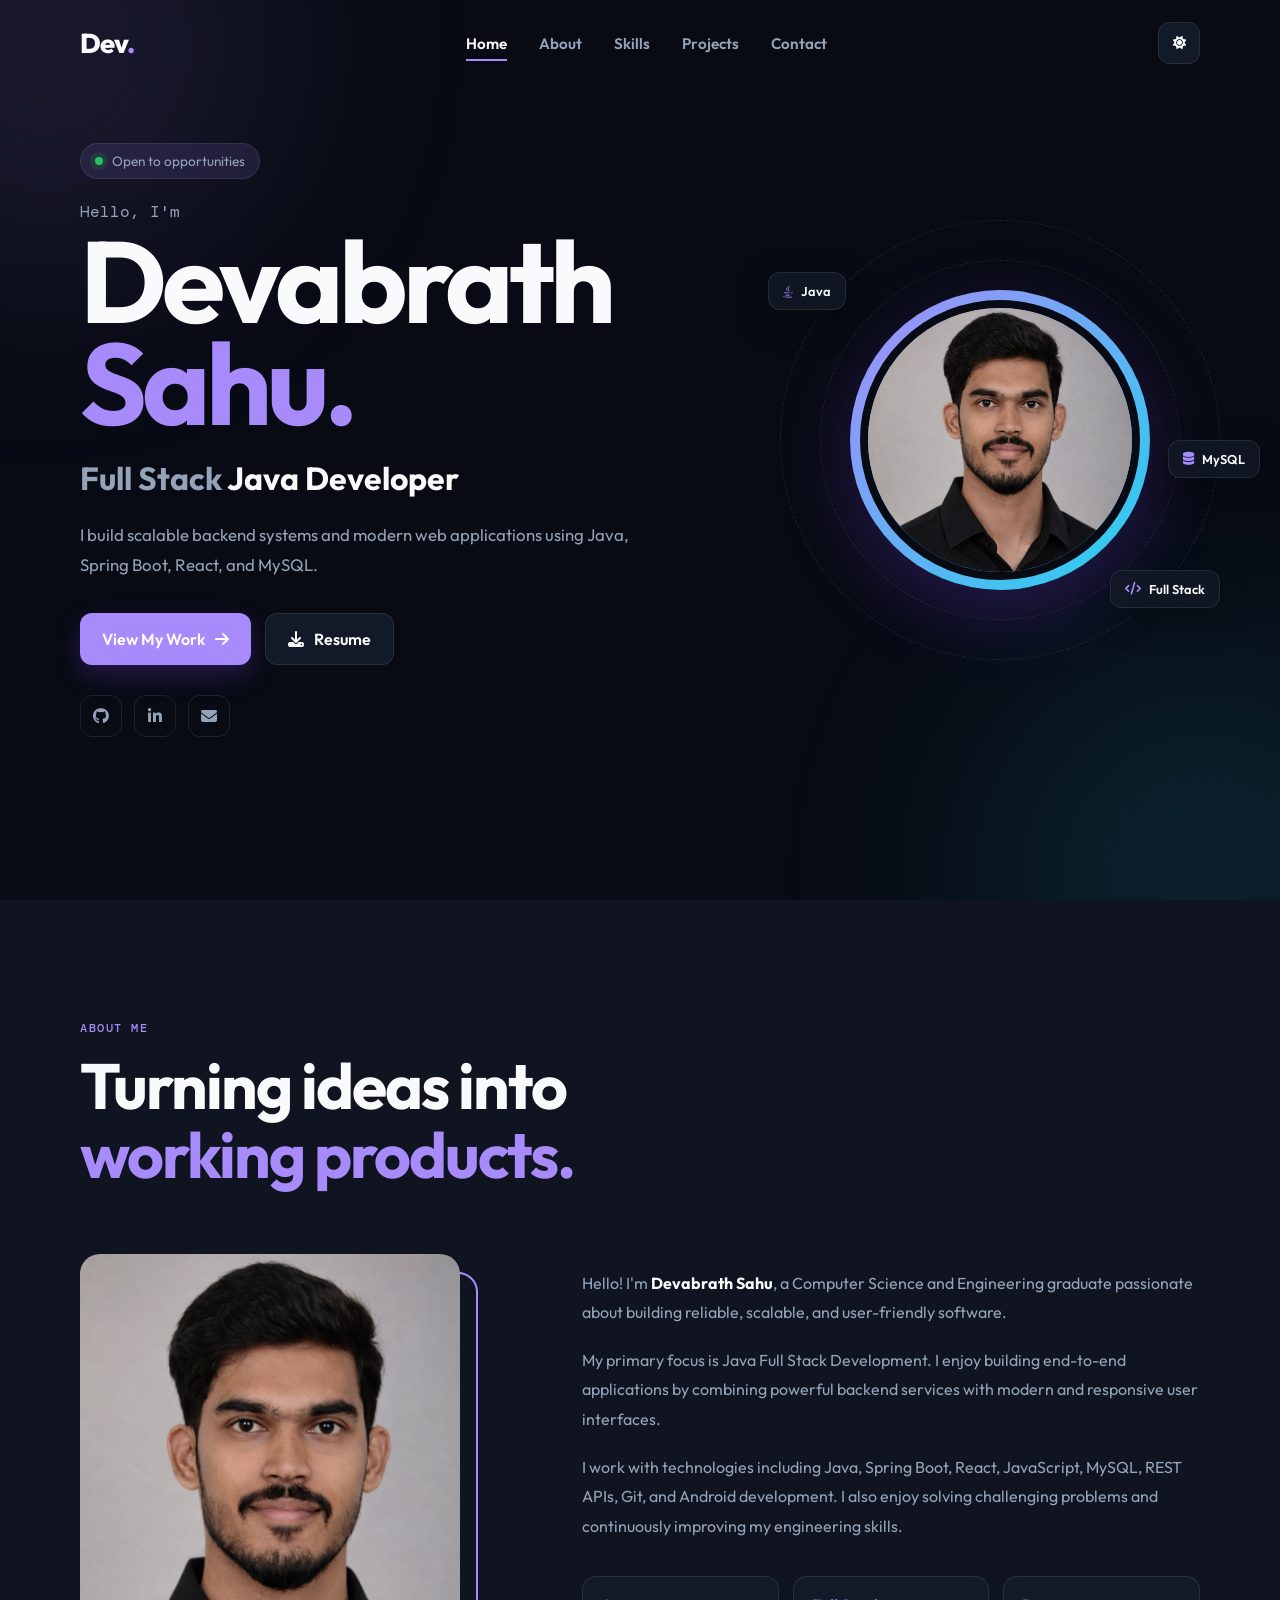
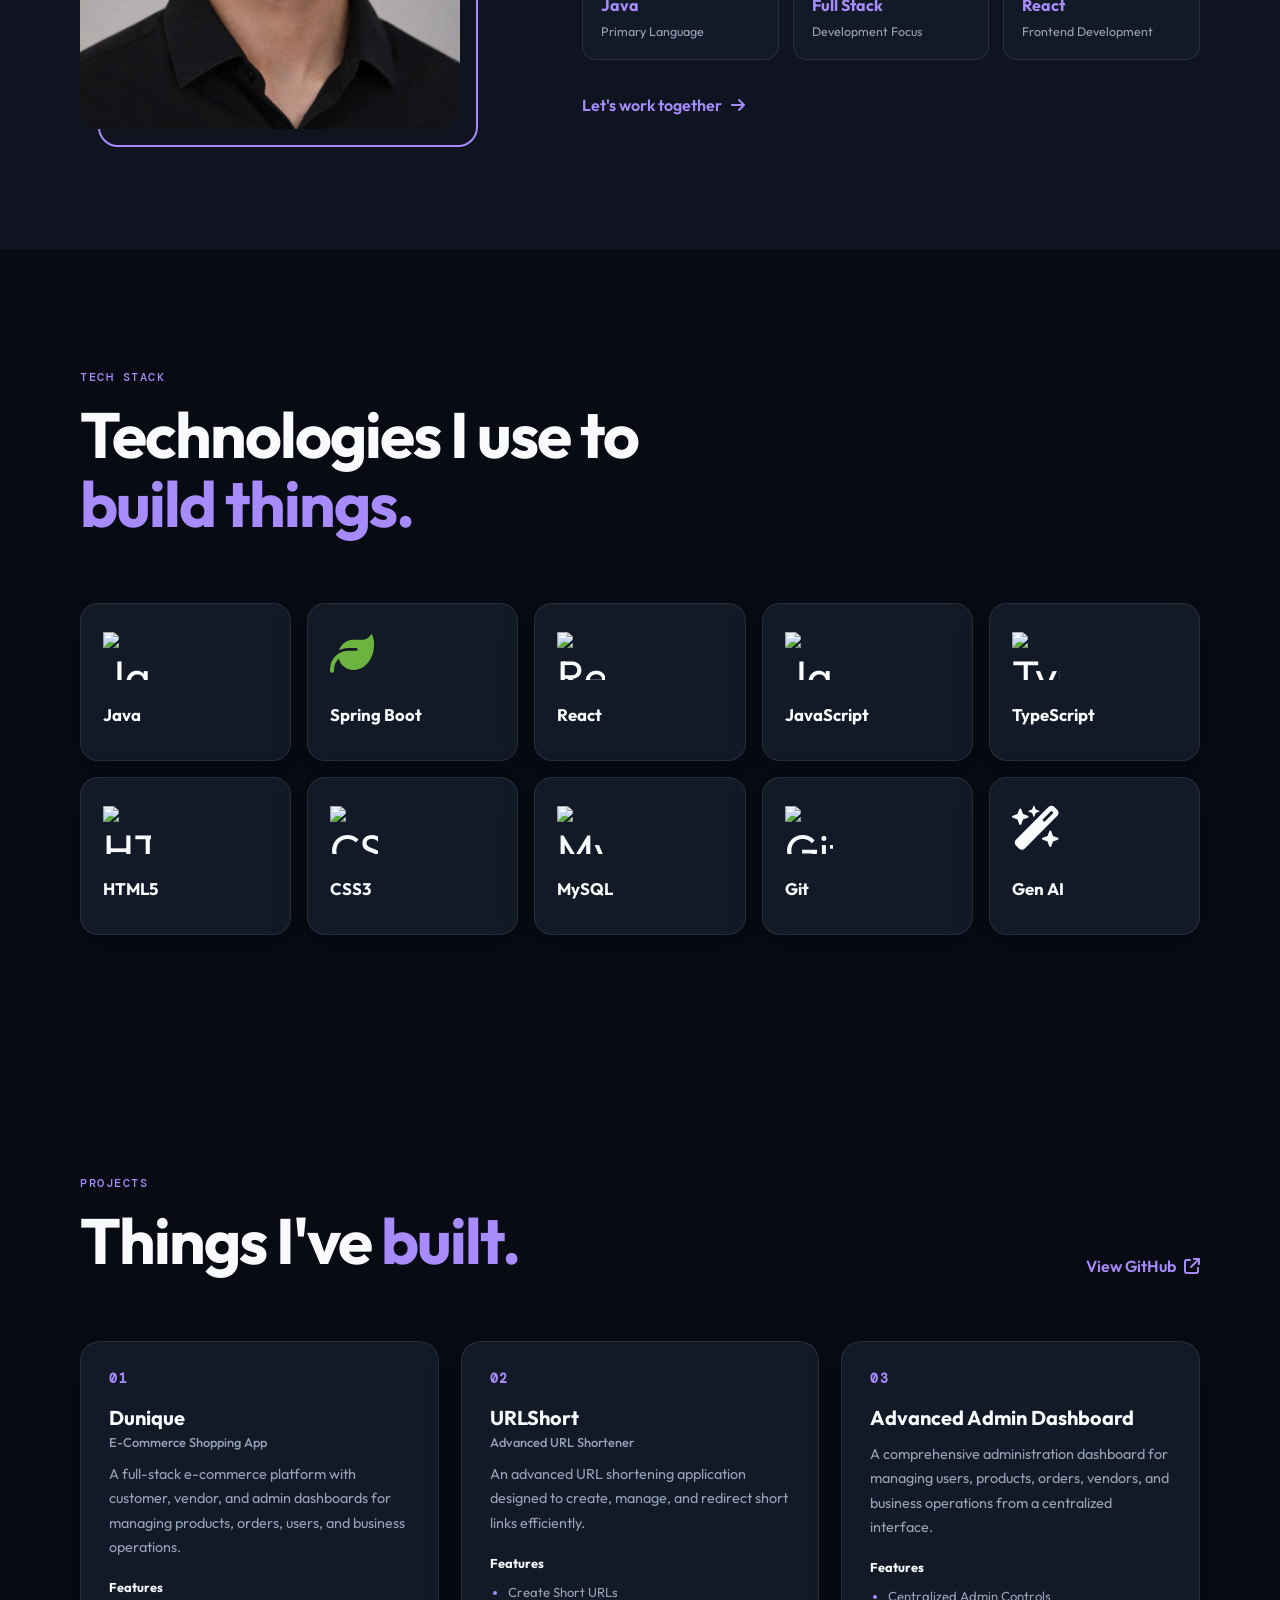
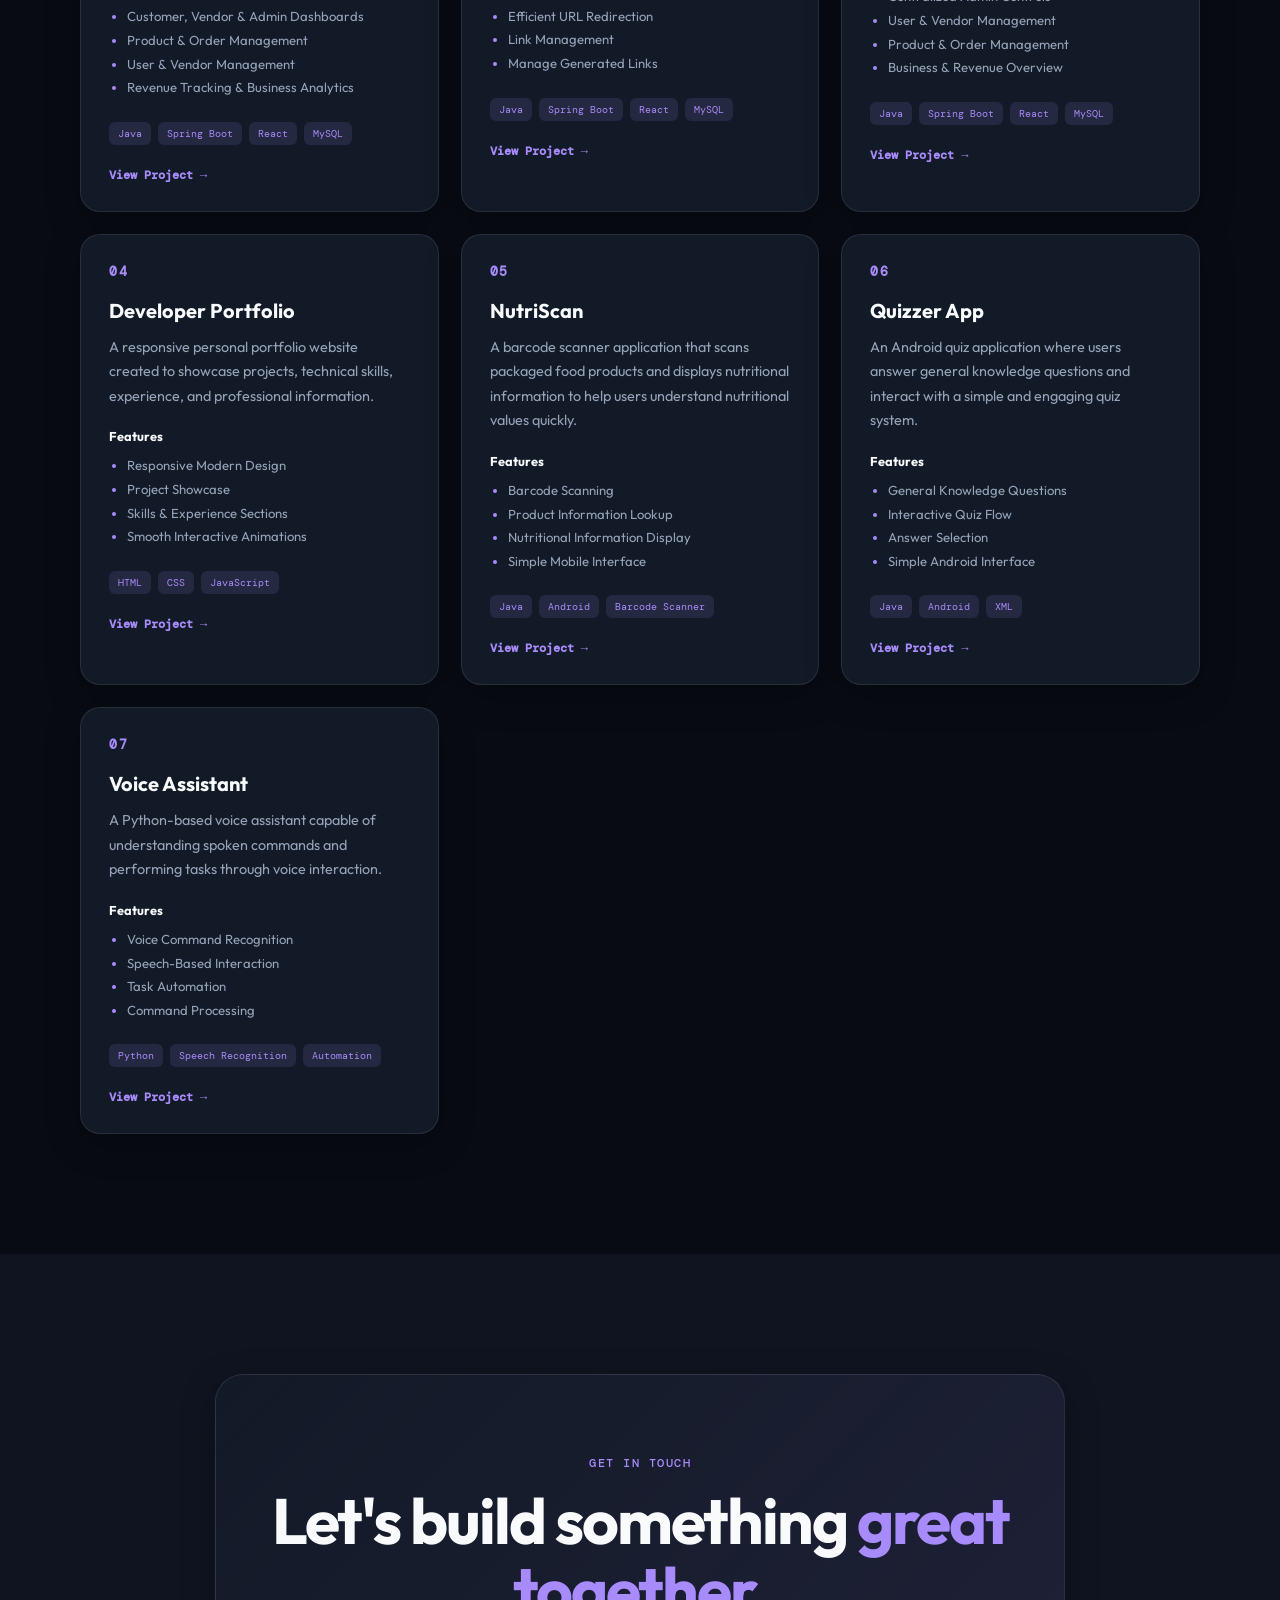
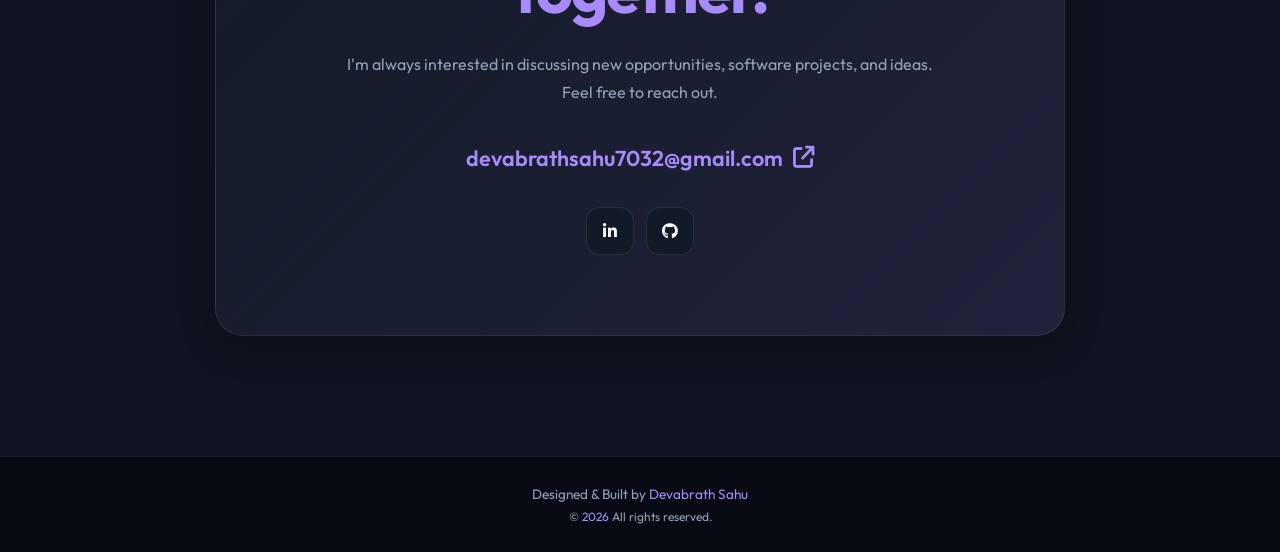
==== commit edc8e398: "Updated the project section" ====
--- a/index.html
+++ b/index.html
@@ -225,7 +225,6 @@
           <div class="skill-card reveal-zoom">
             <i class="fa-solid fa-wand-magic-sparkles skill-icon"></i>
             <h3>Gen AI</h3>
-            <p>AI Applications</p>
           </div>
         </div>
       </div>
@@ -245,13 +244,13 @@
           </a>
         </div>
 
-        <div class="project-grid">
-
-          <article class="project-card reveal">
-            <div class="project-image">
-              <img src="Images/onlineshopping.png" alt="Shopping App">
-              <div class="project-overlay"></div>
-              <a href="https://github.com/devabrath/BasicShoppingApp" target="_blank" rel="noopener noreferrer" aria-label="View Shopping App source code">
+        <!-- <div class="project-grid">
+
+          <article class="project-card reveal">
+            <div class="project-image">
+              <img src="Images/shopping.png" alt="Shopping App">
+              <div class="project-overlay"></div>
+              <a href="https://github.com/devabrath/Advance-Ecommerce-Spring-Boot-and-React" target="_blank" rel="noopener noreferrer" aria-label="View Shopping App source code">
                 <i class="fa-brands fa-github"></i>
               </a>
             </div>
@@ -264,9 +263,9 @@
           
           <article class="project-card reveal">
             <div class="project-image">
-              <img src="Images/onlineshopping.png" alt="Shopping App">
-              <div class="project-overlay"></div>
-              <a href="https://github.com/devabrath/BasicShoppingApp" target="_blank" rel="noopener noreferrer" aria-label="View Shopping App source code">
+              <img src="Images/url_shortener.png" alt="Shopping App">
+              <div class="project-overlay"></div>
+              <a href="https://github.com/devabrath/Advance-URL-Shortner" target="_blank" rel="noopener noreferrer" aria-label="View Shopping App source code">
                 <i class="fa-brands fa-github"></i>
               </a>
             </div>
@@ -276,10 +275,40 @@
               <div class="project-tags"><span>Java</span><span>Spring Boot</span><span>React</span><span>MySQL</span></div>
             </div>
           </article>
-
-          <article class="project-card reveal">
-            <div class="project-image">
-              <img src="Images/onlineshopping.png" alt="Shopping App">
+          
+          <article class="project-card reveal">
+            <div class="project-image">
+              <img src="Images/url_shortener.png" alt="Advance Admin Dashboard">
+              <div class="project-overlay"></div>
+              <a href="https://github.com/devabrath/Advance-Ecommerce-Spring-Boot-and-React/tree/main/Frontend" target="_blank" rel="noopener noreferrer" aria-label="View Shopping App source code">
+                <i class="fa-brands fa-github"></i>
+              </a>
+            </div>
+            <div class="project-info">
+              <h3>Advanced Admin DashBoard</h3>
+              <p>A URL shortening application that creates and manages short links with efficient redirection and link management functionality.</p>
+              <div class="project-tags"><span>Java</span><span>Spring Boot</span><span>React</span><span>MySQL</span></div>
+            </div>
+          </article>
+
+          <article class="project-card reveal">
+            <div class="project-image">
+              <img src="Images/polioo.png" alt="Portfolio project">
+              <div class="project-overlay"></div>
+              <a href="https://github.com/devabrath/DeveloperFolio" target="_blank" rel="noopener noreferrer" aria-label="View Portfolio source code">
+                <i class="fa-brands fa-github"></i>
+              </a>
+            </div>
+            <div class="project-info">
+              <h3>Developer Portfolio</h3>
+              <p>A responsive personal portfolio website built to showcase projects, skills, experience, and professional information.</p>
+              <div class="project-tags"><span>HTML</span><span>CSS</span><span>JavaScript</span></div>
+            </div>
+          </article>
+
+          <article class="project-card reveal">
+            <div class="project-image">
+              <img src="Images/nutiscan.png" alt="Shopping App">
               <div class="project-overlay"></div>
               <a href="https://github.com/devabrath/BasicShoppingApp" target="_blank" rel="noopener noreferrer" aria-label="View Shopping App source code">
                 <i class="fa-brands fa-github"></i>
@@ -294,21 +323,6 @@
 
           <article class="project-card reveal">
             <div class="project-image">
-              <img src="Images/resume.png" alt="Portfolio project">
-              <div class="project-overlay"></div>
-              <a href="https://github.com/devabrath/My-portfolio" target="_blank" rel="noopener noreferrer" aria-label="View Portfolio source code">
-                <i class="fa-brands fa-github"></i>
-              </a>
-            </div>
-            <div class="project-info">
-              <h3>Developer Portfolio</h3>
-              <p>A responsive personal portfolio website built to showcase projects, skills, experience, and professional information.</p>
-              <div class="project-tags"><span>HTML</span><span>CSS</span><span>JavaScript</span></div>
-            </div>
-          </article>
-
-          <article class="project-card reveal">
-            <div class="project-image">
               <img src="Images/quiz.png" alt="Quizzer App">
               <div class="project-overlay"></div>
               <a href="https://github.com/devabrath/Quizzer-App" target="_blank" rel="noopener noreferrer" aria-label="View Quizzer App source code">
@@ -337,7 +351,143 @@
             </div>
           </article>
 
-        </div>
+        </div> -->
+         <div class="project-grid">
+
+  <article class="project-card reveal">
+    <span class="project-number">01</span>
+    <div class="project-info">
+      <h3>Dunique <span>E-Commerce Shopping App</span></h3>
+      <p>A full-stack e-commerce platform with customer, vendor, and admin dashboards for managing products, orders, users, and business operations.</p>
+      <div class="project-features">
+        <strong>Features</strong>
+        <ul>
+          <li>Customer, Vendor & Admin Dashboards</li>
+          <li>Product & Order Management</li>
+          <li>User & Vendor Management</li>
+          <li>Revenue Tracking & Business Analytics</li>
+        </ul>
+      </div>
+      <div class="project-tags"><span>Java</span><span>Spring Boot</span><span>React</span><span>MySQL</span></div>
+      <a class="project-link" href="https://github.com/devabrath/Advance-Ecommerce-Spring-Boot-and-React" target="_blank" rel="noopener noreferrer">View Project →</a>
+    </div>
+  </article>
+
+  <article class="project-card reveal">
+    <span class="project-number">02</span>
+    <div class="project-info">
+      <h3>URLShort <span>Advanced URL Shortener</span></h3>
+      <p>An advanced URL shortening application designed to create, manage, and redirect short links efficiently.</p>
+      <div class="project-features">
+        <strong>Features</strong>
+        <ul>
+          <li>Create Short URLs</li>
+          <li>Efficient URL Redirection</li>
+          <li>Link Management</li>
+          <li>Manage Generated Links</li>
+        </ul>
+      </div>
+      <div class="project-tags"><span>Java</span><span>Spring Boot</span><span>React</span><span>MySQL</span></div>
+      <a class="project-link" href="https://github.com/devabrath/Advance-URL-Shortner" target="_blank" rel="noopener noreferrer">View Project →</a>
+    </div>
+  </article>
+
+  <article class="project-card reveal">
+    <span class="project-number">03</span>
+    <div class="project-info">
+      <h3>Advanced Admin Dashboard</h3>
+      <p>A comprehensive administration dashboard for managing users, products, orders, vendors, and business operations from a centralized interface.</p>
+      <div class="project-features">
+        <strong>Features</strong>
+        <ul>
+          <li>Centralized Admin Controls</li>
+          <li>User & Vendor Management</li>
+          <li>Product & Order Management</li>
+          <li>Business & Revenue Overview</li>
+        </ul>
+      </div>
+      <div class="project-tags"><span>Java</span><span>Spring Boot</span><span>React</span><span>MySQL</span></div>
+      <a class="project-link" href="https://github.com/devabrath/Advance-Ecommerce-Spring-Boot-and-React/tree/main/Frontend" target="_blank" rel="noopener noreferrer">View Project →</a>
+    </div>
+  </article>
+
+  <article class="project-card reveal">
+    <span class="project-number">04</span>
+    <div class="project-info">
+      <h3>Developer Portfolio</h3>
+      <p>A responsive personal portfolio website created to showcase projects, technical skills, experience, and professional information.</p>
+      <div class="project-features">
+        <strong>Features</strong>
+        <ul>
+          <li>Responsive Modern Design</li>
+          <li>Project Showcase</li>
+          <li>Skills & Experience Sections</li>
+          <li>Smooth Interactive Animations</li>
+        </ul>
+      </div>
+      <div class="project-tags"><span>HTML</span><span>CSS</span><span>JavaScript</span></div>
+      <a class="project-link" href="https://github.com/devabrath/DeveloperFolio" target="_blank" rel="noopener noreferrer">View Project →</a>
+    </div>
+  </article>
+
+  <article class="project-card reveal">
+    <span class="project-number">05</span>
+    <div class="project-info">
+      <h3>NutriScan</h3>
+      <p>A barcode scanner application that scans packaged food products and displays nutritional information to help users understand nutritional values quickly.</p>
+      <div class="project-features">
+        <strong>Features</strong>
+        <ul>
+          <li>Barcode Scanning</li>
+          <li>Product Information Lookup</li>
+          <li>Nutritional Information Display</li>
+          <li>Simple Mobile Interface</li>
+        </ul>
+      </div>
+      <div class="project-tags"><span>Java</span><span>Android</span><span>Barcode Scanner</span></div>
+      <a class="project-link" href="https://github.com/devabrath/BasicShoppingApp" target="_blank" rel="noopener noreferrer">View Project →</a>
+    </div>
+  </article>
+
+  <article class="project-card reveal">
+    <span class="project-number">06</span>
+    <div class="project-info">
+      <h3>Quizzer App</h3>
+      <p>An Android quiz application where users answer general knowledge questions and interact with a simple and engaging quiz system.</p>
+      <div class="project-features">
+        <strong>Features</strong>
+        <ul>
+          <li>General Knowledge Questions</li>
+          <li>Interactive Quiz Flow</li>
+          <li>Answer Selection</li>
+          <li>Simple Android Interface</li>
+        </ul>
+      </div>
+      <div class="project-tags"><span>Java</span><span>Android</span><span>XML</span></div>
+      <a class="project-link" href="https://github.com/devabrath/Quizzer-App" target="_blank" rel="noopener noreferrer">View Project →</a>
+    </div>
+  </article>
+
+  <article class="project-card reveal">
+    <span class="project-number">07</span>
+    <div class="project-info">
+      <h3>Voice Assistant</h3>
+      <p>A Python-based voice assistant capable of understanding spoken commands and performing tasks through voice interaction.</p>
+      <div class="project-features">
+        <strong>Features</strong>
+        <ul>
+          <li>Voice Command Recognition</li>
+          <li>Speech-Based Interaction</li>
+          <li>Task Automation</li>
+          <li>Command Processing</li>
+        </ul>
+      </div>
+      <div class="project-tags"><span>Python</span><span>Speech Recognition</span><span>Automation</span></div>
+      <a class="project-link" href="https://github.com/devabrath/VoiceAssistant" target="_blank" rel="noopener noreferrer">View Project →</a>
+    </div>
+  </article>
+
+</div>
       </div>
     </section>
 
@@ -357,9 +507,6 @@
           </a>
 
           <div class="contact-socials">
-            <a href="https://wa.me/917036832532" target="_blank" rel="noopener noreferrer" aria-label="WhatsApp">
-              <i class="fa-brands fa-whatsapp"></i>
-            </a>
             <a href="https://www.linkedin.com/in/devabrathsahu/" target="_blank" rel="noopener noreferrer" aria-label="LinkedIn">
               <i class="fa-brands fa-linkedin-in"></i>
             </a>
--- a/style.css
+++ b/style.css
@@ -399,7 +399,7 @@
   gap: 16px;
 }
 .skill-card {
-  min-height: 190px;
+  min-height: 110px;
   padding: 28px 22px;
   background: var(--surface-solid);
   border: 1px solid var(--border);
@@ -443,66 +443,85 @@
   grid-template-columns: repeat(3,1fr);
   gap: 22px;
 }
+
 .project-card {
+  position: relative;
   overflow: hidden;
+  padding: 28px;
   background: var(--surface-solid);
   border: 1px solid var(--border);
   border-radius: 20px;
   box-shadow: var(--shadow);
   transition: transform .35s ease, box-shadow .35s ease;
 }
-.project-card:hover { transform: translateY(-10px); box-shadow: var(--shadow-hover); }
-.project-image {
-  position: relative;
-  height: 200px;
-  overflow: hidden;
-  background: var(--bg-secondary);
-}
-.project-image img {
-  width: 100%;
-  height: 100%;
-  object-fit: contain;
-  padding: 25px;
-  transition: transform .4s ease;
-}
-.project-card:hover .project-image img { transform: scale(1.08); }
-.project-overlay {
-  position: absolute;
-  inset: 0;
-  background: linear-gradient(135deg,rgba(124,58,237,.85),rgba(6,182,212,.8));
-  opacity: 0;
-  transition: opacity .3s ease;
-}
-.project-image a {
-  position: absolute;
-  top: 50%;
-  left: 50%;
-  transform: translate(-50%,-50%) scale(.7);
-  width: 50px;
-  height: 50px;
-  display: grid;
-  place-items: center;
-  border-radius: 50%;
-  background: #fff;
-  color: #111827;
-  opacity: 0;
-  transition: opacity .3s ease, transform .3s ease;
-}
-.project-card:hover .project-overlay,.project-card:hover .project-image a { opacity: 1; }
-.project-card:hover .project-image a { transform: translate(-50%,-50%) scale(1); }
-.project-info { padding: 24px; }
-.project-info h3 { font-size: 1.25rem; margin: 10px 0 12px; }
+
+.project-card:hover {
+  transform: translateY(-10px);
+  box-shadow: var(--shadow-hover);
+}
+
+.project-number {
+  display: block;
+  margin-bottom: 18px;
+  color: var(--primary);
+  font-family: var(--code-font);
+  font-size: .8rem;
+  font-weight: 700;
+  letter-spacing: .12em;
+}
+
+.project-info { padding: 0; }
+
+.project-info h3 {
+  margin: 0 0 12px;
+  font-size: 1.25rem;
+}
+
+.project-info h3 span {
+  display: block;
+  margin-top: 4px;
+  color: var(--text-secondary);
+  font-size: .8rem;
+  font-weight: 500;
+}
+
 .project-info p {
+  margin: 0;
   color: var(--text-secondary);
   font-size: .9rem;
   line-height: 1.7;
 }
+
+.project-features {
+  margin-top: 20px;
+}
+
+.project-features strong {
+  display: block;
+  margin-bottom: 10px;
+  font-size: .8rem;
+  color: var(--text-primary);
+}
+
+.project-features ul {
+  margin: 0;
+  padding-left: 18px;
+  color: var(--text-secondary);
+  font-size: .82rem;
+  line-height: 1.8;
+}
+
+.project-features li::marker {
+  color: var(--primary);
+}
+
 .project-tags {
   display: flex;
   flex-wrap: wrap;
   gap: 7px;
-  margin-top: 20px;
-}
+  margin-top: 22px;
+}
+
 .project-tags span {
   padding: 5px 9px;
   border-radius: 6px;
@@ -512,6 +531,20 @@
   font-size: .65rem;
 }
 
+.project-link {
+  display: inline-block;
+  margin-top: 22px;
+  color: var(--primary);
+  font-family: var(--code-font);
+  font-size: .75rem;
+  font-weight: 600;
+  text-decoration: none;
+  transition: transform .25s ease;
+}
+
+.project-link:hover {
+  transform: translateX(5px);
+}
 /* Contact */
 .contact { background: var(--bg-secondary); }
 .contact-wrapper {
